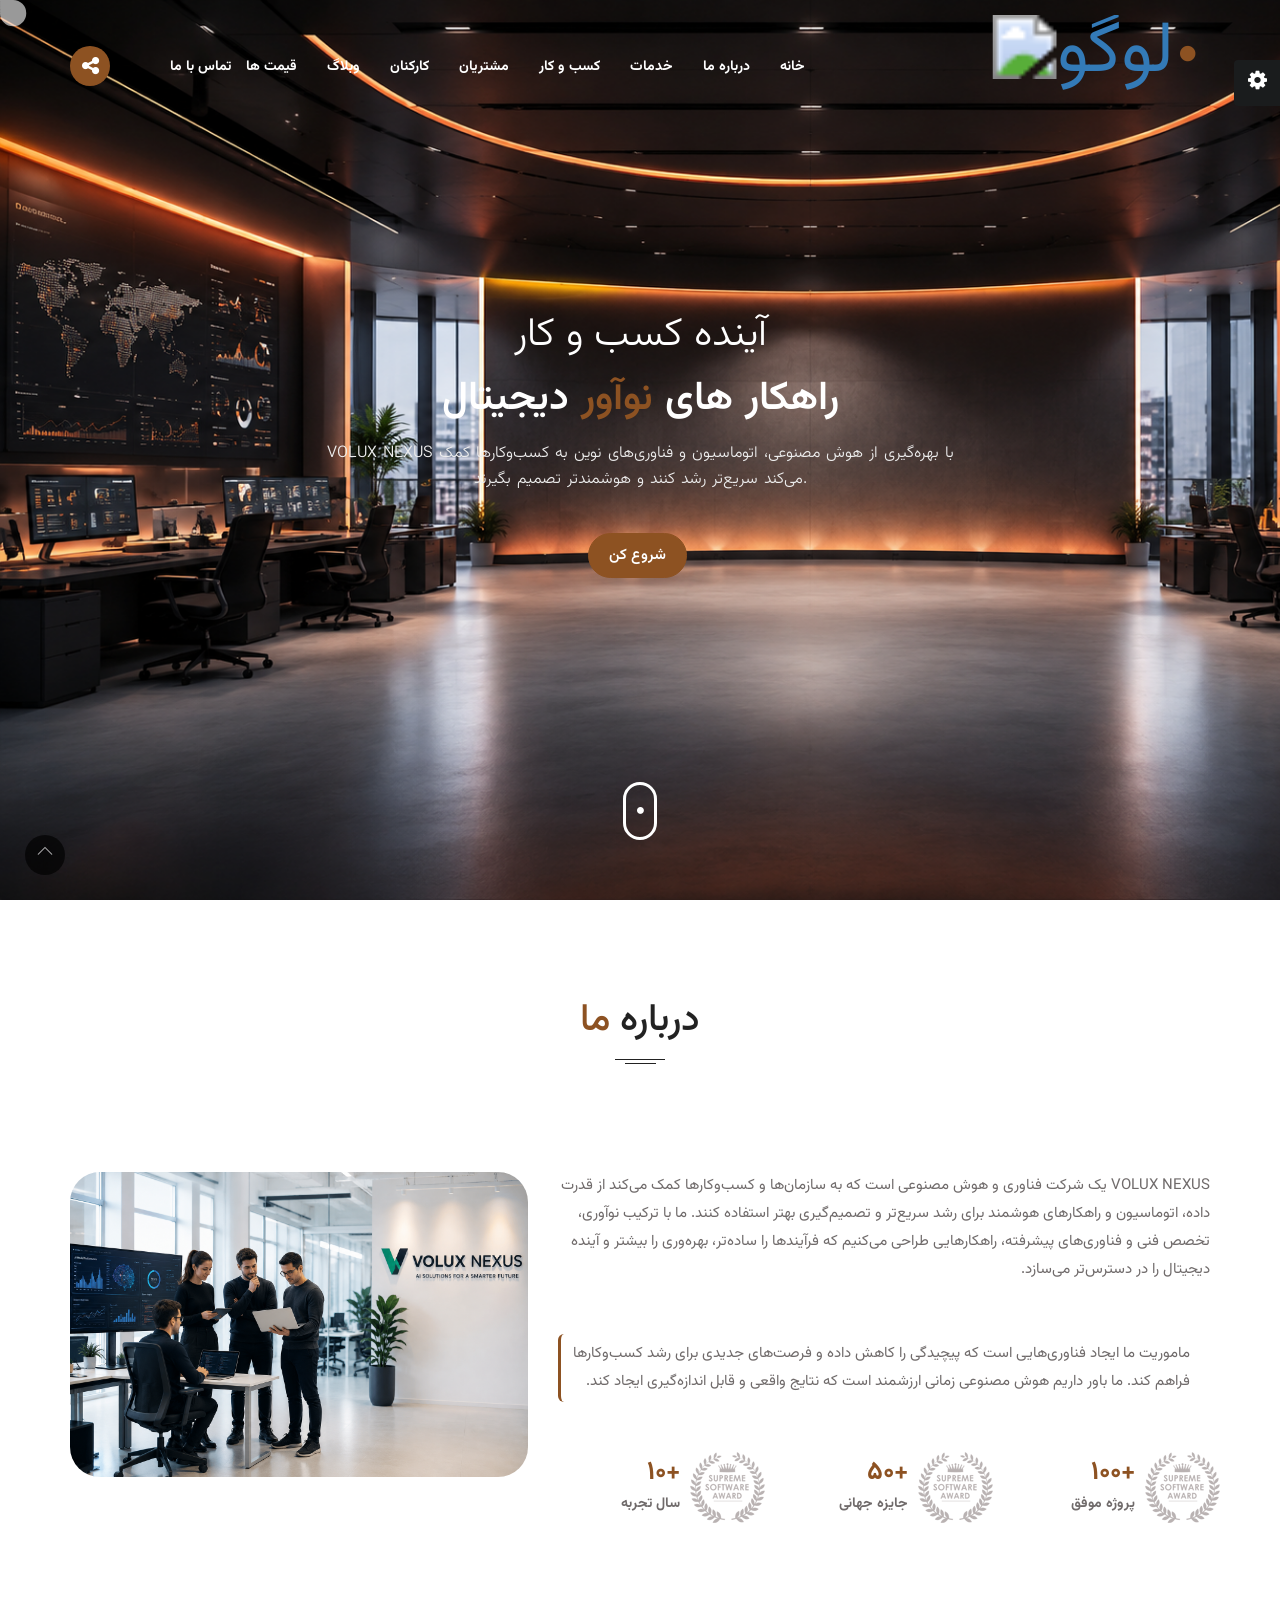
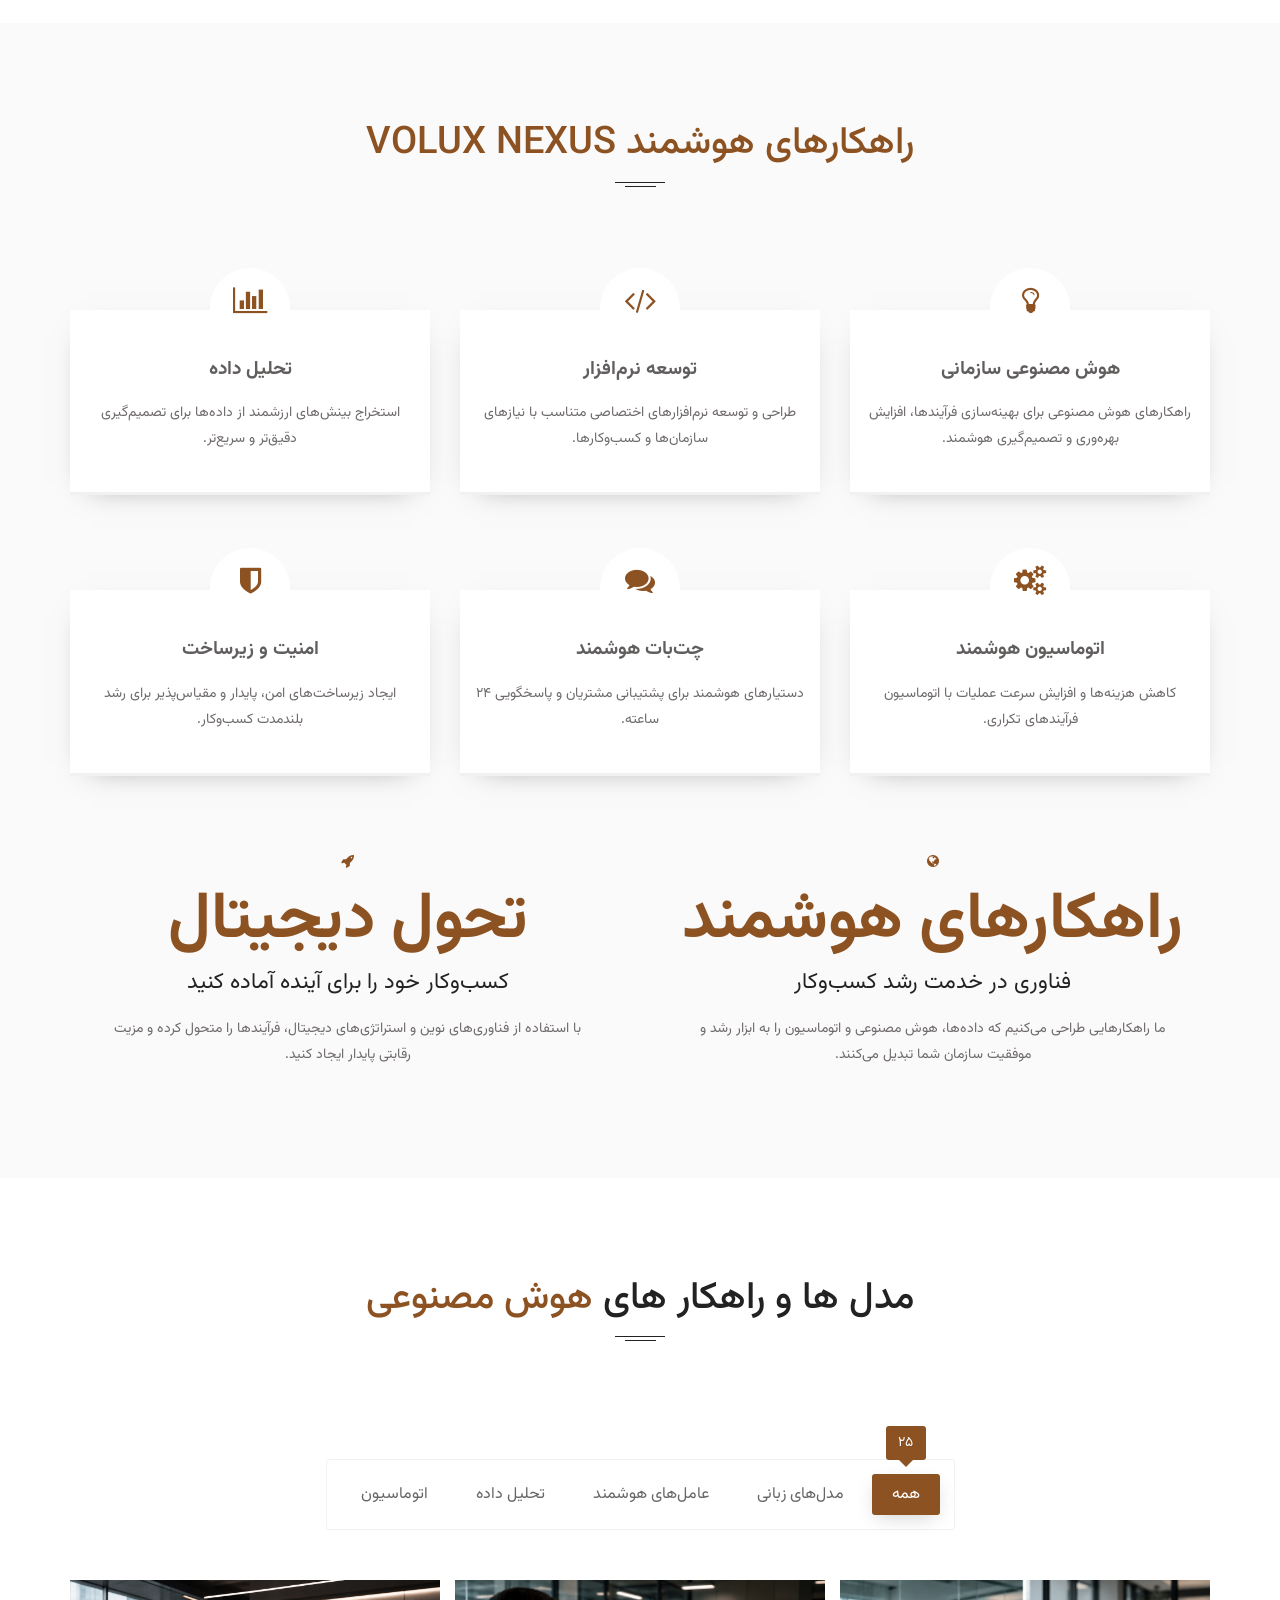
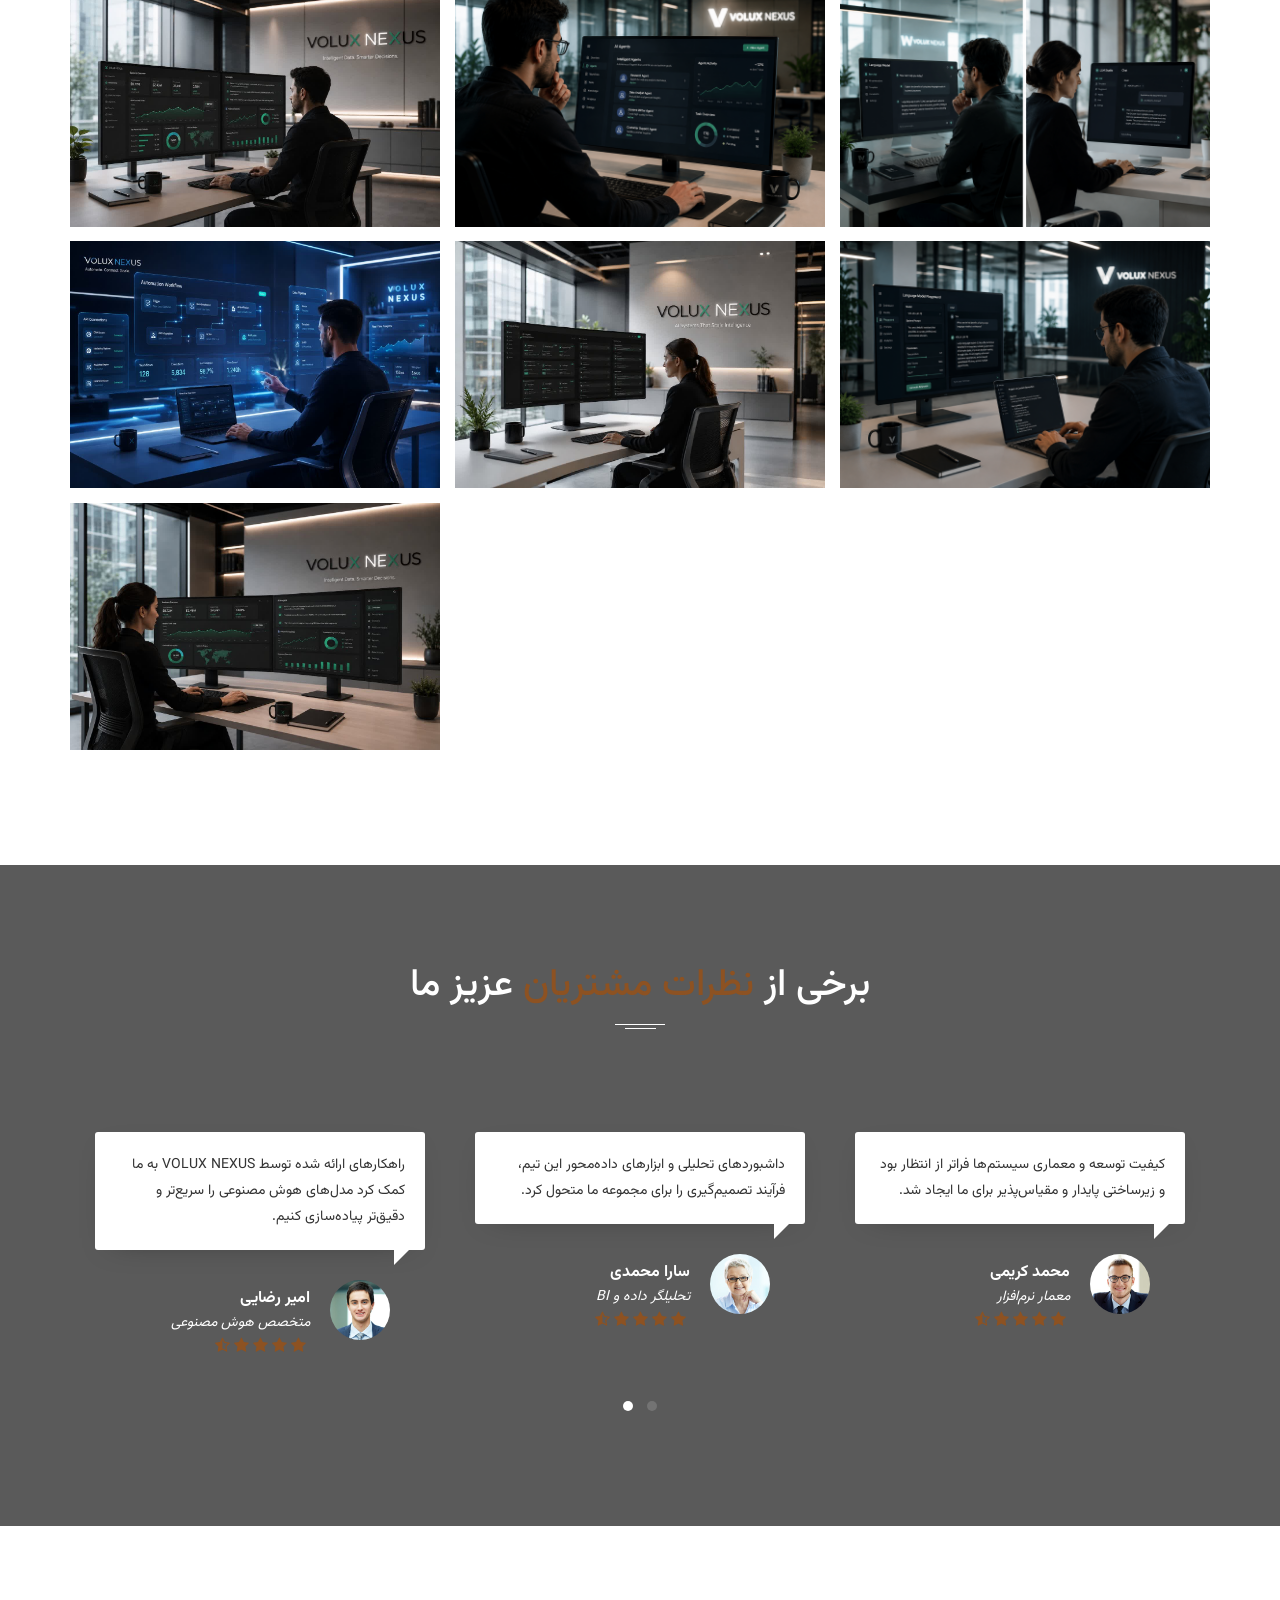
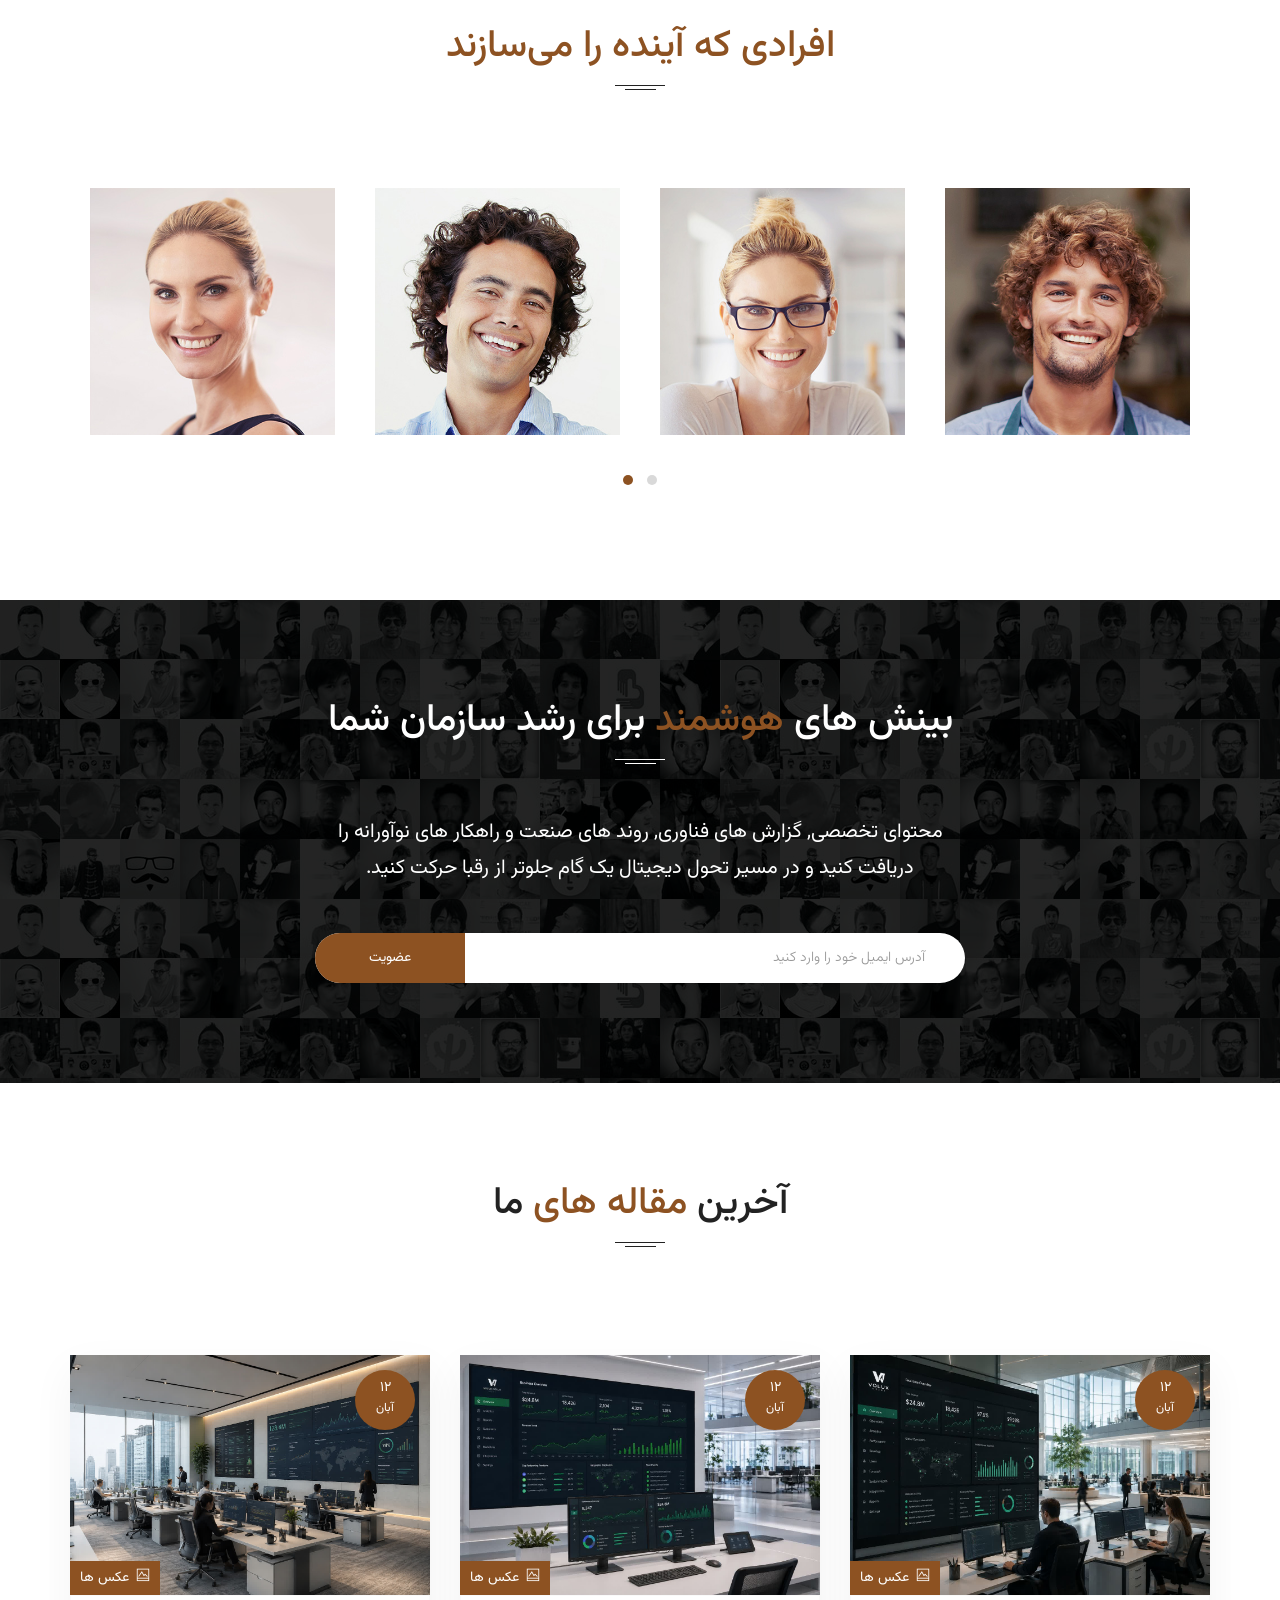
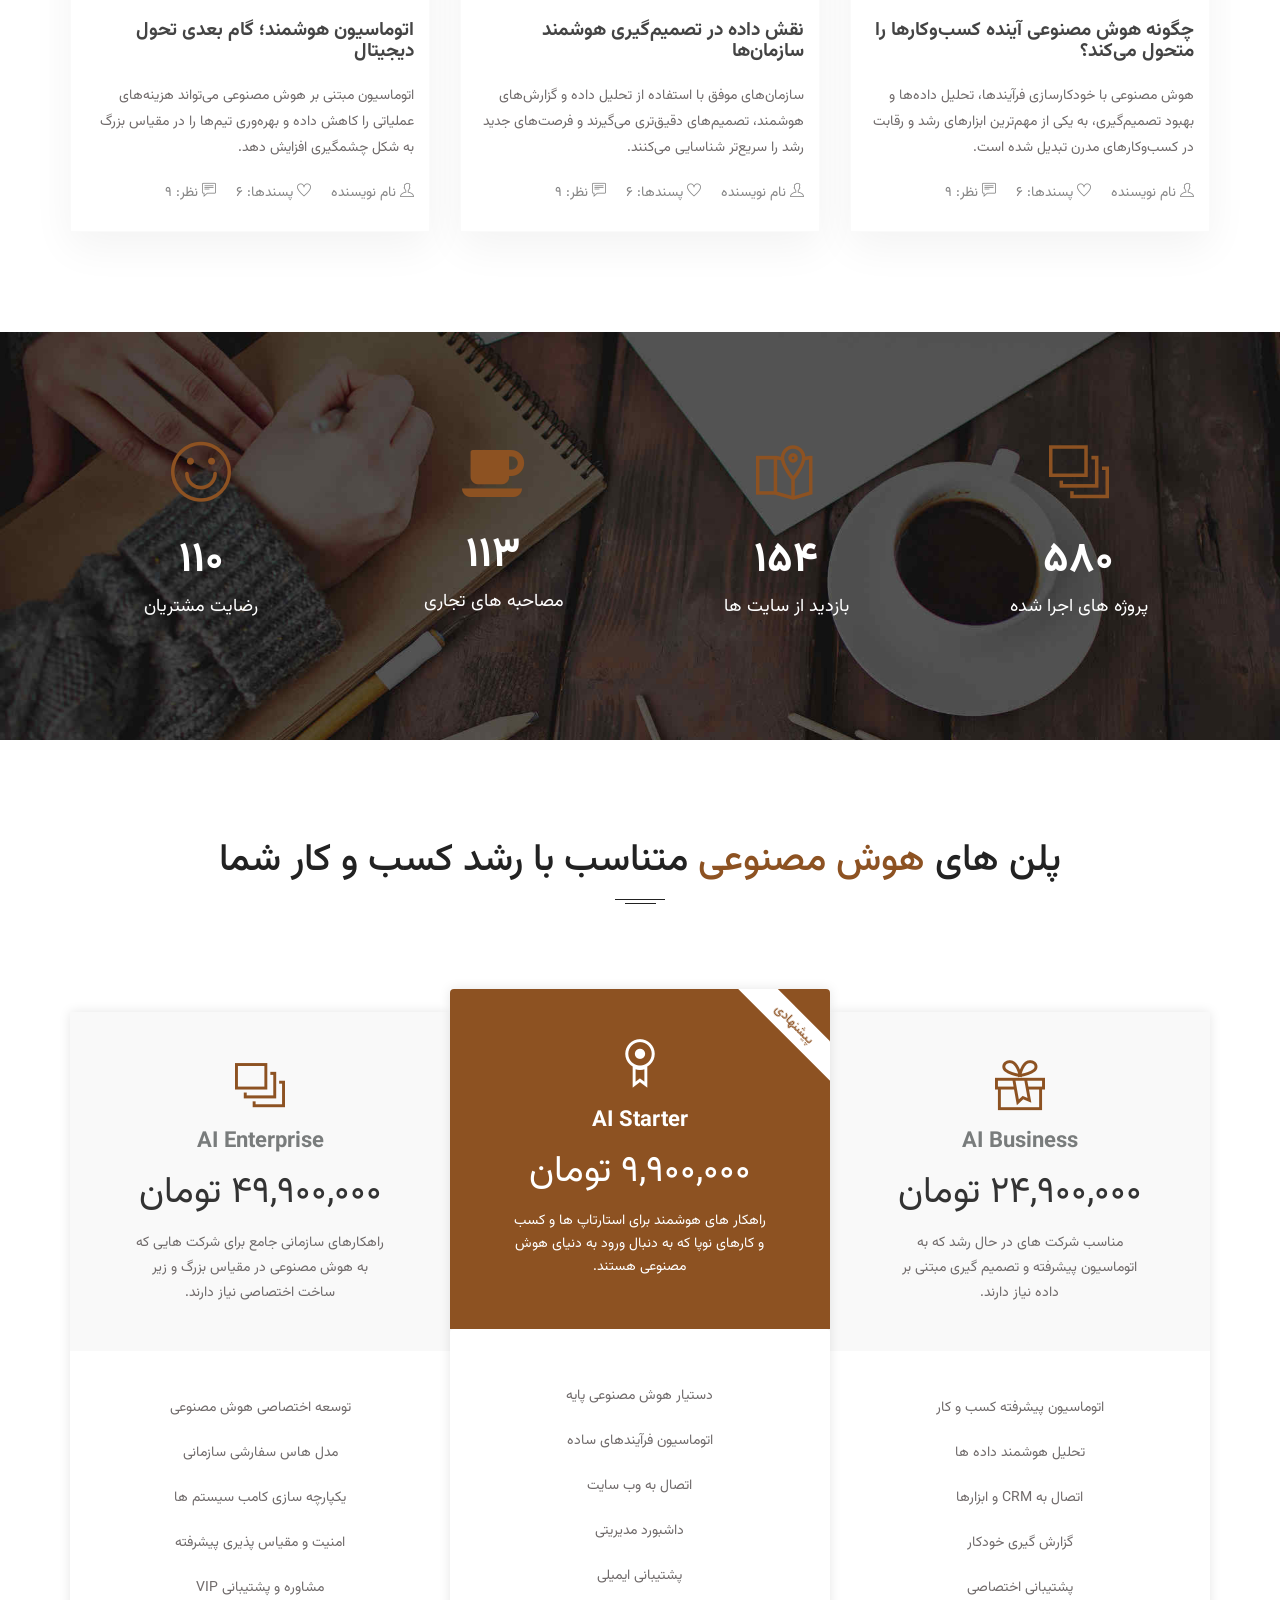
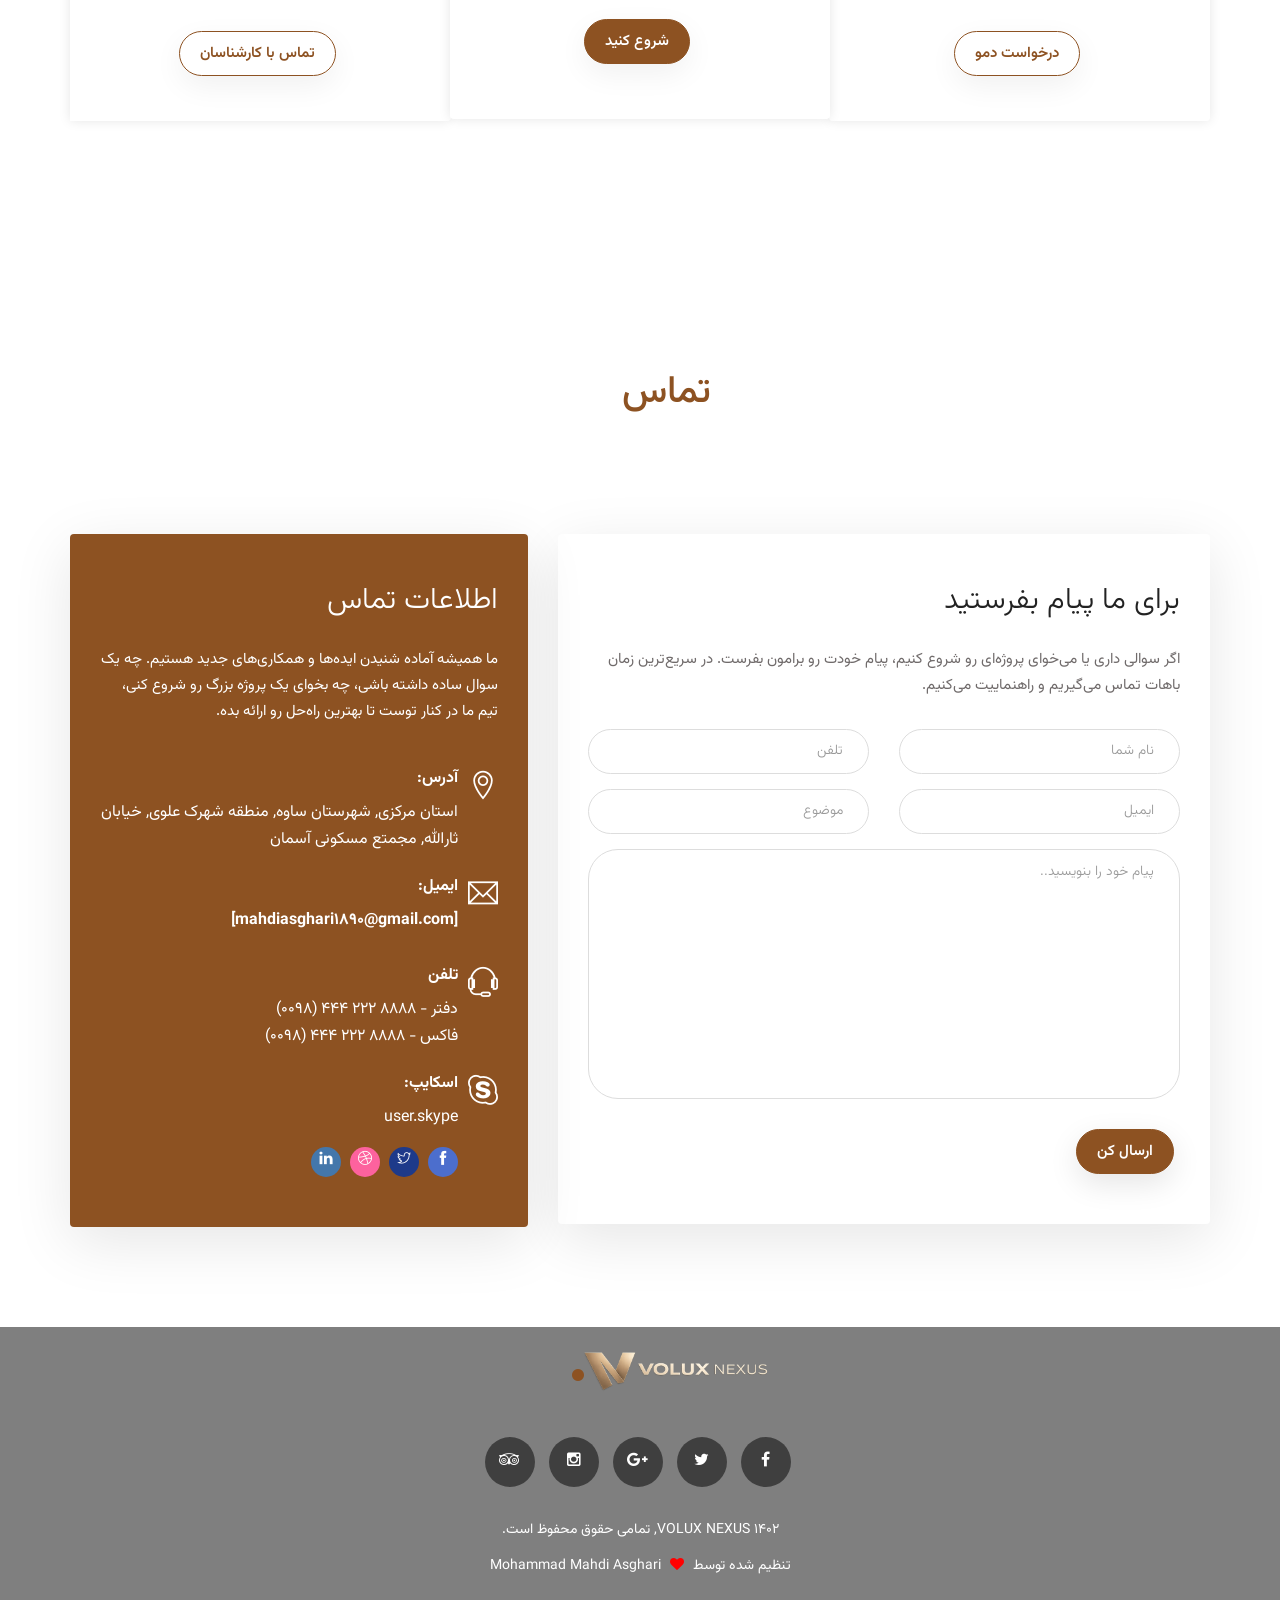
==== index.html @ dd3f70a1 "Rename index-1.html to index.html" ====
﻿<!DOCTYPE html>
<html lang="fa">
    
<!-- Mirrored from envytheme.ir/Belle/parallax-rtl/index-1.html by HTTrack Website Copier/3.x [XR&CO'2014], Tue, 04 Feb 2025 11:05:34 GMT -->
<!-- Added by HTTrack --><meta http-equiv="content-type" content="text/html;charset=utf-8" /><!-- /Added by HTTrack -->
<head>
        <meta charset="utf-8">
        <title>شرکت هوش مصنوعی VOLUX NEXUS</title>
        <meta name="description" content="">
        <meta name="author" content="Barat Hadian <barat.hadian@gmail.com>" />
        <meta name="viewport" content="width=device-width, initial-scale=1">
        <link rel="icon" type="image/png" href="images\ChatGPT Image Jun 20, 2026, 03_04_56 PM.png">
        <link rel="stylesheet" href="css/font-awesome.min.css">
        <link rel="stylesheet" href="css/themify-icons.css">
        <link rel="stylesheet" href="css/bootstrap.min.css">
        <link rel="stylesheet" href="css/animate.min.css">
        <link rel="stylesheet" href="css/owl.carousel.min.css">
        <link rel="stylesheet" href="css/owl.theme.min.css">
        <link rel="stylesheet" href="css/magnific-popup.css"/>
        <link rel="stylesheet" href="css/style.css">
        <link rel="stylesheet" href="css/responsive.css">
        <link rel="stylesheet" href="css/colors/main.css" id="colors">
        <script src="js/modernizr-2.8.3.min.js"></script>
    </head>
    <body">
        <div class="body-overlay"></div>
        <div id="loader-wrapper">
            <div id="loader"></div>
            <div class="loader-section section-left"></div>
            <div class="loader-section section-right"></div>
        </div>
        <!--Start Header Area-->
        <header>
            <div class="header-container">
                <div class="demo-navber">
                    <div class="container-fluid">
                        <div class="row">
                            <div class="col-xs-6">
                                <div class="demo-logo">
                                    <a class="navbar-brand" href="#"><img style="scale: calc(3.5); margin-right: 40px;" src="d:\قالب کدنویسی\قالب شرکتی\Belle\Belle\parallax-rtl\images\ChatGPT Image Jun 20, 2026, 03_04_56 PM.png" alt="logo" class="img-responsive"/> <i class="fa fa-circle"></i></a>
                                </div>
                            </div>
                            <div class="col-xs-6">
                                <div class="demo-button">
                                    <i class="fa fa-bars" aria-hidden="true"></i>
                                </div>
                            </div>
                        </div>
                    </div>
                </div>
                <div class="navber-area">
                    <nav class="navbar">
                        <div class="container">
                            <div class="row">
                                <div class="col-md-12">
                                    <div class="navbar-header">
                                        <button type="button" class="navbar-toggle collapsed" data-toggle="collapse" data-target="#bs-example-navbar-collapse-1" aria-expanded="false">
                                            <span class="sr-only">Toggle navigation</span>
                                            <span class="icon-bar"></span>
                                            <span class="icon-bar"></span>
                                            <span class="icon-bar"></span>
                                        </button>
                                        <div class="logo">
                                            <a class="navbar-brand" href="#"><img style="scale: calc(4.0);" src="d:\قالب کدنویسی\قالب شرکتی\Belle\Belle\parallax-rtl\images\ChatGPT Image Jun 20, 2026, 03_04_56 PM.png" alt="لوگو" class="img-responsive"/> <i style="margin-left: 70px;" class="fa fa-circle"></i></a>
                                        </div>
                                    </div>
                                    <ul class="menu-sidebar pull-right">
                                        <li class="marv-share">
                                            <div class="slideouticons">
                                                <input type="checkbox" id="togglebox">
                                                <label for="togglebox" class="mainlabel"><i class="fa fa-share-alt"></i></label>
                                                <div class="iconswrapper">
                                                    <ul>
                                                        <li><a class="social-fb" href="#"><i class="fa fa-facebook" title="Facebook"></i></a></li>
                                                        <li><a class="social-tw" href="#"><i class="fa fa-twitter" aria-hidden="true"></i></a></li>
                                                        <li><a class="social-gp" href="#"><i class="fa fa-google-plus" title="Google Plus"></i></a></li>
                                                        <li><a class="social-pi" href="#"><i class="fa fa-pinterest-p" title="Pinterest"></i></a></li>
                                                    </ul>
                                                </div>
                                            </div>
                                        </li>
                                    </ul>
                                    <div class="collapse navbar-collapse nav-menu pull-right" id="bs-example-navbar-collapse-1">
                                        <div class="nav-close-button">
                                            <i class="fa fa-times" aria-hidden="true"></i>
                                        </div>
                                        <ul class="nav navbar-nav">
                                            <li><a href="#" data-scroll-nav="0">خانه</a></li>
                                            <li><a href="#" data-scroll-nav="1">درباره ما</a></li>
                                            <li><a href="#" data-scroll-nav="2">خدمات</a></li>
                                            <li><a href="#" data-scroll-nav="3">کسب و کار</a></li>
                                            <li><a href="#" data-scroll-nav="4">مشتریان</a></li>
                                            <li><a href="#" data-scroll-nav="5">کارکنان</a></li>
                                            <li><a href="#" data-scroll-nav="6">وبلاگ</a></li>
                                            <li><a href="#" data-scroll-nav="7">قیمت ها</a></li>
                                            <li><a href="#" data-scroll-nav="8">تماس با ما</a></li>
                                        </ul>
                                    </div>
                                </div>
                            </div>
                        </div>
                    </nav>
                </div>
            </div>
        </header>
        <!-- //End Header Area-->

        <!-- Start Slider Home -->
        <section class="bg_secondry">
            <canvas id="particles-js"></canvas>
            <div class="home-content">
                <div class="text-center banner-center-content">
                    <h4>آینده کسب و کار</h4>
                    <h1>راهکار های <span id="js-rotating">هوشمند, نوآور, پیشرو</span> دیجیتال</h1>
                    <p>VOLUX NEXUS با بهره‌گیری از هوش مصنوعی، اتوماسیون و فناوری‌های نوین به کسب‌وکارها کمک می‌کند سریع‌تر رشد کنند و هوشمندتر تصمیم بگیرند.</p>
                    <a href="#" class="button btn-default">شروع کن</a>
                </div>
            </div>
            <a class="scroll-down" title="Scroll Down" href="#" data-scroll-nav="1"><i class="fa fa-circle" aria-hidden="true"></i></a>
        </section>
        <!--// End Slider Home-->

        <!-- Start About Area -->
        <section class="section-padding dir-rtl" id="marv-about" data-scroll-index="1">
            <div class="container">
                <div class="row">
                    <div class="col-md-12">
                        <div class="section-heading" >
                            <h2>درباره <span>ما</span></h2>
                        </div>
                    </div>
                </div>
                <div class="row mt80">
                    <div class="col-lg-7 col-sm-12">
                        <p> VOLUX NEXUS یک شرکت فناوری و هوش مصنوعی است که به سازمان‌ها و کسب‌وکارها کمک می‌کند از قدرت داده، اتوماسیون و راهکارهای هوشمند برای رشد سریع‌تر و تصمیم‌گیری بهتر استفاده کنند.

ما با ترکیب نوآوری، تخصص فنی و فناوری‌های پیشرفته، راهکارهایی طراحی می‌کنیم که فرآیندها را ساده‌تر، بهره‌وری را بیشتر و آینده دیجیتال را در دسترس‌تر می‌سازد.</p>
                        <p class="typo-pg">ماموریت ما ایجاد فناوری‌هایی است که پیچیدگی را کاهش داده و فرصت‌های جدیدی برای رشد کسب‌وکارها فراهم کند. ما باور داریم هوش مصنوعی زمانی ارزشمند است که نتایج واقعی و قابل اندازه‌گیری ایجاد کند.</p>
                        <ul class="list-inline row list-award mt50">
                            <li class="col-md-4"> <img class="img-award" src="images/award1.png" alt="#">
                                <span><b>+100</b>پروژه موفق</span>
                            </li>
                            <li class="col-md-4"> <img class="img-award" src="images/award2.png" alt="#">
                                <span><b>+50</b>جایزه جهانی </span>
                            </li>
                            <li class="col-md-4"> <img class="img-award" src="images/award3.png" alt="#">
                                <span><b>+10</b>سال تجربه</span>
                            </li>
                        </ul>
                    </div>
                    <div class="col-lg-5 col-sm-12">
                        <div class="about-bg">
                            <img style="border-radius: 30px;" src="images/about2.png" class="img-responsive" alt="#">
                        </div>
                    </div>
                </div>
            </div>
        </section>
        <!-- // End About Area -->

        <!-- Start Services Area -->
        <section id="marv-services" class="dir-rtl services-area section-padding " data-scroll-index="2">
            <div class="container">
                <div class="row">
                    <div class="col-md-12">
                        <div class="section-heading" >
                            <h2><span>راهکارهای هوشمند VOLUX NEXUS</span></h2>
                        </div>
                    </div>
                </div>
                <div class="show-case-box mt50">
                    <div class="row">
                        <div class="col-md-4 col-sm-6 col-xs-12 wow zoomIn" data-wow-delay=.2s data-wow-duration=1s>
                            <div class="single-service">
                                <span class="service-icon">
                                    <i class="fa fa-lightbulb-o"></i>
                                </span>
                                <h5>هوش مصنوعی سازمانی</h5>
                                <p>راهکارهای هوش مصنوعی برای بهینه‌سازی فرآیندها، افزایش بهره‌وری و تصمیم‌گیری هوشمند.</p>
                            </div>
                        </div>
                        <div class="col-md-4 col-sm-6 col-xs-12 wow zoomIn" data-wow-delay=.2s data-wow-duration=1s>
                            <div class="single-service">
                                <span class="service-icon">
                                    <i class="fa fa-code"></i>
                                </span>
                                <h5>توسعه نرم‌افزار</h5>
                                <p>طراحی و توسعه نرم‌افزارهای اختصاصی متناسب با نیازهای سازمان‌ها و کسب‌وکارها.</p>
                            </div>
                        </div>
                        <div class="col-md-4 col-sm-6 col-xs-12 wow zoomIn" data-wow-delay=.2s data-wow-duration=1s>
                            <div class="single-service">
                                <span class="service-icon">
                                    <i class="fa fa-bar-chart"></i>
                                </span>
                                <h5>تحلیل داده</h5>
                                <p>استخراج بینش‌های ارزشمند از داده‌ها برای تصمیم‌گیری دقیق‌تر و سریع‌تر.</p>
                            </div>
                        </div>
                        <div class="col-md-4 col-sm-6 col-xs-12 wow zoomIn" data-wow-delay=.2s data-wow-duration=1s>
                            <div class="single-service">
                                <span class="service-icon">
                                    <i class="fa fa-cogs"></i>
                                </span>
                                <h5>اتوماسیون هوشمند</h5>
                                <p>کاهش هزینه‌ها و افزایش سرعت عملیات با اتوماسیون فرآیندهای تکراری.</p>
                            </div>
                        </div>
                        <div class="col-md-4 col-sm-6 col-xs-12 wow zoomIn" data-wow-delay=.2s data-wow-duration=1s>
                            <div class="single-service">
                                <span class="service-icon">
                                    <i class="fa fa-comments"></i>
                                </span>
                                <h5>چت‌بات هوشمند</h5>
                                <p>دستیارهای هوشمند برای پشتیبانی مشتریان و پاسخگویی 24 ساعته.</p>
                            </div>
                        </div>
                        <div class="col-md-4 col-sm-6 col-xs-12 wow zoomIn" data-wow-delay=.2s data-wow-duration=1s>
                            <div class="single-service">
                                <span class="service-icon">
                                    <i class="fa fa-shield"></i>
                                </span>
                                <h5>امنیت و زیرساخت</h5>
                                <p>ایجاد زیرساخت‌های امن، پایدار و مقیاس‌پذیر برای رشد بلندمدت کسب‌وکار.</p>
                            </div>
                        </div>
                    </div>
                </div>
                <div class="row">
                    <div class="col-md-6">
                        <div class="user-interface wow fadeInUp" data-wow-duration="1.5s" data-wow-delay=".5s">
                            <i style="color: rgb(141, 82, 34);" class="fa fa-globe"></i>
                            <div class="title">راهکارهای هوشمند</div>
                            <h4>فناوری در خدمت رشد کسب‌وکار</h4>
                            <p>ما راهکارهایی طراحی می‌کنیم که داده‌ها، هوش مصنوعی و اتوماسیون را به ابزار رشد و موفقیت سازمان شما تبدیل می‌کنند.</p>
                        </div>
                    </div>
                    <div class="col-md-6">
                        <div class="user-interface wow fadeInUp" data-wow-duration="1.5s" data-wow-delay=".5s">
                            <i style="color: rgb(141, 82, 34);" class="fa fa-rocket"></i>
                            <div class="title">تحول دیجیتال</div>
                            <h4>کسب‌وکار خود را برای آینده آماده کنید</h4>
                            <p>با استفاده از فناوری‌های نوین و استراتژی‌های دیجیتال، فرآیندها را متحول کرده و مزیت رقابتی پایدار ایجاد کنید.</p>
                        </div>
                    </div>
                </div>
            </div>
        </section>
        <!--// End Services  Area -->

        <!--Start Portfolio Area-->
        <section id="marv-portfolio" class="dir-rtl mr-masonry-block popup-gallery section-padding " data-scroll-index="3">
            <div class="container">
                <div class="row">
                    <div class="col-md-12">
                        <div class="section-heading" >
                            <h2>مدل ها و راهکار های<span> هوش مصنوعی </span></h2>
                        </div>
                    </div>
                </div>
                <div class="row">
                    <div class="col-lg-12 col-md-12 col-sm-12 text-center">
                        <div class="isotope-filters isotope-tooltip">
                            <button data-filter="" class="active">همه <span>۲۵</span></button>
                            <button data-filter=".photography">مدل‌های زبانی<span>۵</span></button>
                            <button data-filter=".branding">عامل‌های هوشمند<span>۱۰</span></button>
                            <button data-filter=".webdesign">تحلیل داده<span>۱۲</span></button>
                            <button data-filter=".illustration">اتوماسیون<span>۴</span></button>
                        </div>
                        <div class="mr-masonry mr-columns-3">
                            <div class="mr-masonry-item photography">
                                <div class="marv-portfolio">
                                    <a class="marv-portfolio-img" href="#">
                                        <img class="img-responsive" src="images\ChatGPT Image Jun 22, 2026, 05_20_19 PM.png" alt="#">
                                    </a>
                                    <div class="mr-overbg">
                                        <div class="marv-portfolio-content">
                                            <hr>
                                            <ul class="marv-portfolio-icon">
                                                <li><a href="#"><i class="fa fa-link"></i></a></li>
                                                <li><a class="image-link popup-img" href="images\ChatGPT Image Jun 22, 2026, 05_20_19 PM.png"><i class="fa fa-arrows-alt"></i></a></li>
                                            </ul>
                                        </div>
                                    </div>
                                </div>
                            </div>
                            <div class="mr-masonry-item branding">
                                <div class="marv-portfolio">
                                    <a class="marv-portfolio-img" href="#">
                                        <img class="img-responsive" src="images\ChatGPT Image Jun 22, 2026, 05_50_16 PM.png" alt="#">
                                    </a>
                                    <div class="mr-overbg">
                                        <div class="marv-portfolio-content">
                                            <hr>
                                            <ul class="marv-portfolio-icon">
                                                <li><a href="#"><i class="fa fa-link"></i></a></li>
                                                <li><a class="image-link popup-img" href="images\ChatGPT Image Jun 22, 2026, 05_50_16 PM.png"><i class="fa fa-arrows-alt"></i></a></li>
                                            </ul>
                                        </div>
                                    </div>
                                </div>
                            </div>
                            <div class="mr-masonry-item webdesign">
                                <div class="marv-portfolio">
                                    <a class="marv-portfolio-img" href="#">
                                        <img class="img-responsive" src="images\photo28044757877.jpg" alt="#">
                                    </a>
                                    <div class="mr-overbg">
                                        <div class="marv-portfolio-content">
                                            <hr>
                                            <ul class="marv-portfolio-icon">
                                                <li><a href="#"><i class="fa fa-link"></i></a></li>
                                                <li><a class="image-link popup-img" href="images\photo28044757877.jpg"><i class="fa fa-arrows-alt"></i></a></li>
                                            </ul>
                                        </div>
                                    </div>
                                </div>
                            </div>
                            <div class="mr-masonry-item illustration">
                                <div class="marv-portfolio">
                                    <a class="marv-portfolio-img" href="#">
                                        <img class="img-responsive" src="images\photo28045163939.jpg" alt="#">
                                    </a>
                                    <div class="mr-overbg">
                                        <div class="marv-portfolio-content">
                                            <hr>
                                            <ul class="marv-portfolio-icon">
                                                <li><a href="#"><i class="fa fa-link"></i></a></li>
                                                <li><a class="image-link popup-img" href="images\photo28045163939.jpg"><i class="fa fa-arrows-alt"></i></a></li>
                                            </ul>
                                        </div>
                                    </div>
                                </div>
                            </div>
                            <div class="mr-masonry-item photography">
                                <div class="marv-portfolio">
                                    <a class="marv-portfolio-img" href="#">
                                        <img class="img-responsive" src="images\ChatGPT Image Jun 22, 2026, 05_20_29 PM.png" alt="#">
                                    </a>
                                    <div class="mr-overbg">
                                        <div class="marv-portfolio-content">
                                            <hr>
                                            <ul class="marv-portfolio-icon">
                                                <li><a href="#"><i class="fa fa-link"></i></a></li>
                                                <li><a class="image-link popup-img" href="images\ChatGPT Image Jun 22, 2026, 05_20_29 PM.png"><i class="fa fa-arrows-alt"></i></a></li>
                                            </ul>
                                        </div>
                                    </div>
                                </div>
                            </div>
                            <div class="mr-masonry-item branding">
                                <div class="marv-portfolio">
                                    <a class="marv-portfolio-img" href="#">
                                        <img class="img-responsive" src="images\photo28044474877.jpg" alt="#">
                                    </a>
                                    <div class="mr-overbg">
                                        <div class="marv-portfolio-content">
                                            <hr>
                                            <ul class="marv-portfolio-icon">
                                                <li><a href="#"><i class="fa fa-link"></i></a></li>
                                                <li><a class="image-link popup-img" href="images\photo28044474877.jpg"><i class="fa fa-arrows-alt"></i></a></li>
                                            </ul>
                                        </div>
                                    </div>
                                </div>
                            </div>
                            <div class="mr-masonry-item webdesign">
                                <div class="marv-portfolio">
                                    <a class="marv-portfolio-img" href="#">
                                        <img class="img-responsive" src="images\photo28044867698.jpg" alt="#">
                                    </a>
                                    <div class="mr-overbg">
                                        <div class="marv-portfolio-content">
                                            <hr>
                                            <ul class="marv-portfolio-icon">
                                                <li><a href="#"><i class="fa fa-link"></i></a></li>
                                                <li><a class="image-link popup-img" href="images\photo28044867698.jpg"><i class="fa fa-arrows-alt"></i></a></li>
                                            </ul>
                                        </div>
                                    </div>
                                </div>
                            </div>
                        </div>
                    </div>
                </div>
            </div>
        </section>

        <!--//End Portfolio Area-->

        <!-- Start Reviews Section -->
        <section class="reviews-area single-prallex prallex-reviews" data-scroll-index="4">
            <div class="after-overlay">
                <div class="container">
                    <div class="row">
                        <div class="col-md-12">
                            <div class="section-heading  prallex-heading">
                                <h2>برخی از <span>نظرات مشتریان</span> عزیز ما</h2>
                            </div>
                        </div>
                    </div>
                    <div class="row">
                        <div class="col-md-12">
                            <div class="all-reviews">
                                <div class="single-reviews dir-rtl">
                                    <p class="review-desc">راهکارهای ارائه شده توسط VOLUX NEXUS به ما کمک کرد
مدل‌های هوش مصنوعی را سریع‌تر و دقیق‌تر پیاده‌سازی کنیم.</p>
                                    <div class="content">
                                        <div class="image">
                                            <img src="images/clients/01.jpg" class="img-circle img-responsive" alt="Reviewer" />
                                        </div>
                                        <div class="reviewer-name">
                                            <h5>امیر رضایی</h5>
                                            <span>متخصص هوش مصنوعی</span>
                                            <div class="mr-star mr-font-green"><i class="fa fa-star" aria-hidden="true"></i><i class="fa fa-star" aria-hidden="true"></i><i class="fa fa-star" aria-hidden="true"></i><i class="fa fa-star" aria-hidden="true"></i><i class="fa fa-star-half-o" aria-hidden="true"></i></div>

                                        </div>
                                    </div>
                                </div>
                                <div class="single-reviews dir-rtl">
                                    <p class="review-desc">داشبوردهای تحلیلی و ابزارهای داده‌محور این تیم،
فرآیند تصمیم‌گیری را برای مجموعه ما متحول کرد.</p>
                                    <div class="content">
                                        <div class="image">
                                            <img src="images/clients/02.jpg" class="img-circle img-responsive" alt="Reviewer" />
                                        </div>
                                        <div class="reviewer-name">
                                            <h5>سارا محمدی</h5>
                                            <span>تحلیلگر داده و BI</span>
                                            <div class="mr-star mr-font-green"><i class="fa fa-star" aria-hidden="true"></i><i class="fa fa-star" aria-hidden="true"></i><i class="fa fa-star" aria-hidden="true"></i><i class="fa fa-star" aria-hidden="true"></i><i class="fa fa-star-half-o" aria-hidden="true"></i></div>

                                        </div>
                                    </div>
                                </div>
                                <div class="single-reviews dir-rtl">
                                    <p class="review-desc">کیفیت توسعه و معماری سیستم‌ها فراتر از انتظار بود
و زیرساختی پایدار و مقیاس‌پذیر برای ما ایجاد شد.</p>
                                    <div class="content">
                                        <div class="image">
                                            <img src="images/clients/03.jpg" class="img-circle img-responsive" alt="Reviewer" />
                                        </div>
                                        <div class="reviewer-name">
                                            <h5>محمد کریمی</h5>
                                            <span>معمار نرم‌افزار</span>
                                            <div class="mr-star mr-font-green"><i class="fa fa-star" aria-hidden="true"></i><i class="fa fa-star" aria-hidden="true"></i><i class="fa fa-star" aria-hidden="true"></i><i class="fa fa-star" aria-hidden="true"></i><i class="fa fa-star-half-o" aria-hidden="true"></i></div>

                                        </div>
                                    </div>
                                </div>
                                <div class="single-reviews dir-rtl">
                                    <p class="review-desc">پیاده‌سازی فرآیندهای هوشمند و اتوماسیون کسب‌وکار،
بهره‌وری تیم ما را به شکل محسوسی افزایش داد.</p>
                                    <div class="content">
                                        <div class="image">
                                            <img src="images/clients/04.jpg" class="img-circle img-responsive" alt="Reviewer" />
                                        </div>
                                        <div class="reviewer-name">
                                            <h5>نگار حسینی</h5>
                                            <span>مشاور اتوماسیون هوشمند</span>
                                            <div class="mr-star mr-font-green"><i class="fa fa-star" aria-hidden="true"></i><i class="fa fa-star" aria-hidden="true"></i><i class="fa fa-star" aria-hidden="true"></i><i class="fa fa-star" aria-hidden="true"></i><i class="fa fa-star-half-o" aria-hidden="true"></i></div>

                                        </div>
                                    </div>
                                </div>
                                <div class="single-reviews dir-rtl">
                                    <p class="review-desc">VOLUX NEXUS با شناخت عمیق فناوری‌های نوین،
نقش مهمی در تسریع تحول دیجیتال سازمان ما داشت.</p>
                                    <div class="content">
                                        <div class="image">
                                            <img src="images/clients/05.jpg" class="img-circle img-responsive" alt="Reviewer" />
                                        </div>
                                        <div class="reviewer-name">
                                            <h5>علی نادری</h5>
                                            <span>مدیر تحول دیجیتال</span>
                                            <div class="mr-star mr-font-green"><i class="fa fa-star" aria-hidden="true"></i><i class="fa fa-star" aria-hidden="true"></i><i class="fa fa-star" aria-hidden="true"></i><i class="fa fa-star" aria-hidden="true"></i><i class="fa fa-star-half-o" aria-hidden="true"></i></div>

                                        </div>
                                    </div>
                                </div>

                            </div><!--// .all-reviews  -->
                        </div>
                    </div>
                </div>
            </div>
        </section>
        <!--// End Reviews Section -->

        <!--Start Team Section -->
        <section class="team-area section-padding" data-scroll-index="5">
            <div class="container">
                <div class="row">
                    <div class="col-md-12">
                        <div class="section-heading">
                            <h2><span>افرادی که آینده را می‌سازند</span></h2>
                        </div>
                    </div>
                </div>
                <div class="row">
                    <div class="col-md-12">
                        <div class="all-team">
                            <div class="single-team dir-rtl">
                                <img src="images/team/01.jpg" alt="member-1">
                                <div class="team-hover">
                                    <h5>نیلا رضایی</h5>
                                    <small>Digital Innovation Consultant</small>
                                    <ul class="list-inline">
                                        <li><a href="#"><i class="fa fa-twitter"></i></a></li>
                                        <li><a href="#"><i class="fa fa-facebook"></i></a></li>
                                        <li><a href="#"><i class="fa fa-google-plus"></i></a></li>
                                    </ul>
                                </div>
                            </div>
                            <div class="single-team dir-rtl">
                                <img src="images/team/02.jpg" alt="member-2">
                                <div class="team-hover">
                                    <h5>ماهان یوسفی</h5>
                                    <small>AI Product Manager</small>
                                    <ul class="list-inline">
                                        <li><a href="#"><i class="fa fa-twitter"></i></a></li>
                                        <li><a href="#"><i class="fa fa-facebook"></i></a></li>
                                        <li><a href="#"><i class="fa fa-google-plus"></i></a></li>
                                    </ul>
                                </div>
                            </div>
                            <div class="single-team dir-rtl">
                                <img src="images/team/03.jpg" alt="member-3">
                                <div class="team-hover">
                                    <h5>رومینا احمدی</h5>
                                    <small>Data Science Specialis</small>
                                    <ul class="list-inline">
                                        <li><a href="#"><i class="fa fa-twitter"></i></a></li>
                                        <li><a href="#"><i class="fa fa-facebook"></i></a></li>
                                        <li><a href="#"><i class="fa fa-google-plus"></i></a></li>
                                    </ul>
                                </div>
                            </div>
                            <div class="single-team dir-rtl">
                                <img src="images/team/04.jpg" alt="member-4">
                                <div class="team-hover">
                                    <h5>آرمان کاظمی</h5>
                                    <small>Cloud Architect</small>
                                    <ul class="list-inline">
                                        <li><a href="#"><i class="fa fa-twitter"></i></a></li>
                                        <li><a href="#"><i class="fa fa-facebook"></i></a></li>
                                        <li><a href="#"><i class="fa fa-google-plus"></i></a></li>
                                    </ul>
                                </div>
                            </div>
                            <div class="single-team dir-rtl">
                                <img src="images/team/05.jpg" alt="member-5">
                                <div class="team-hover">
                                    <h5>آوا شریفی</h5>
                                    <small>Machine Learning Engineer</small>
                                    <ul class="list-inline">
                                        <li><a href="#"><i class="fa fa-twitter"></i></a></li>
                                        <li><a href="#"><i class="fa fa-facebook"></i></a></li>
                                        <li><a href="#"><i class="fa fa-google-plus"></i></a></li>
                                    </ul>
                                </div>
                            </div>
                            <div class="single-team dir-rtl">
                                <img src="images/team/06.jpg" alt="member-6">
                                <div class="team-hover">
                                    <h5>پارسا رستمی</h5>
                                    <small>AI Research Lead</small>
                                    <ul class="list-inline">
                                        <li><a href="#"><i class="fa fa-twitter"></i></a></li>
                                        <li><a href="#"><i class="fa fa-facebook"></i></a></li>
                                        <li><a href="#"><i class="fa fa-google-plus"></i></a></li>
                                    </ul>
                                </div>
                            </div>


                        </div>
                    </div>
                </div>
            </div>
        </section>
        <!--// End Team Section -->

        <!-- Start NewsLetter Section -->
        <section class="newsletter-area single-prallex prallex-newsletter dir-rtl">
            <div class="after-overlay">
                <div class="container">
                    <div class="row">
                        <div class="col-md-12">
                            <div class="section-heading  prallex-heading">
                                <h2> بینش های <span> هوشمند </span>برای رشد سازمان شما</h2>
                            </div>
                        </div>
                    </div>
                    <div class="row">
                        <div class="col-md-12">
                            <div class="content">
                                <p>
                                    محتوای تخصصی, گزارش های فناوری, روند های صنعت و راهکار های نوآورانه را دریافت کنید و در مسیر تحول دیجیتال یک گام جلوتر از رقبا حرکت کنید.
                                </p>
                                <div id="show_subscriber_msg"></div> 
                                <form method="post" id="subscriber_form" action="https://envytheme.ir/Belle/parallax-rtl/contact.php">
                                    <div class="subscribe-box">
                                        <input type="email" class="form-control text-box" id="subscriberemail" name="subscriber_email" placeholder="آدرس ایمیل خود را وارد کنید" required>
                                        <input type="submit" name="submit" class="submit-subscribe-btn" value="عضویت">
                                    </div>
                                </form>
                            </div>
                        </div>
                    </div>
                </div>
            </div>
        </section>
        <!--// End Newsletter Section -->

        <!-- Start Blog Section -->
        <section class="section-padding dir-rtl" data-scroll-index="6">
            <div class="container">
                <div class="row">
                    <div class="col-md-12">
                        <div class="section-heading" >
                            <h2>آخرین <span>مقاله های</span> ما</h2>
                        </div>
                    </div>
                </div>
                <div class="row mt80">
                    <div class="col-md-4 col-sm-6 col-xs-12">
                        <div class="mr-blog-entry">
                            <div class="mr-entry-image clearfix">
                                <img class="img-responsive" src="images\photo28000752043.jpg" alt="#">
                                <span class="tag"><i class="ti-image"></i>عکس ها</span>
                                <span class="date">۱۲<small>آبان</small></span>
                            </div>
                            <div class="mr-blog-detail">
                                <div class="mr-entry-title mr-mb-10">
                                    <a href="#">
                                        <h5 class="mr-tw-6">چگونه هوش مصنوعی آینده کسب‌وکارها را متحول می‌کند؟</h5>
                                    </a>
                                </div>
                                <div class="mr-entry-content">
                                    <p>هوش مصنوعی با خودکارسازی فرآیندها، تحلیل داده‌ها و بهبود تصمیم‌گیری، به یکی از مهم‌ترین ابزارهای رشد و رقابت در کسب‌وکارهای مدرن تبدیل شده است.</p>
                                </div>
                                <ul class="mr-entry-meta">
                                    <li><a href="#"><i class="ti-user" aria-hidden="true"></i> نام نویسنده</a></li>
                                    <li><a href="#"><i class="ti-heart" aria-hidden="true"></i> پسندها: 6</a></li>
                                    <li><a href="#"><i class="ti-comment-alt" aria-hidden="true"></i> نظر: 9</a></li>
                                </ul>
                            </div>
                        </div>
                    </div>
                    <div class="col-md-4 col-sm-6 col-xs-12">
                        <div class="mr-blog-entry">
                            <div class="mr-entry-image clearfix">
                                <img class="img-responsive" src="images\photo28000826605.jpg" alt="#">
                                <span class="tag"><i class="ti-image"></i>عکس ها</span>
                                <span class="date">۱۲<small>آبان</small></span>
                            </div>
                            <div class="mr-blog-detail">
                                <div class="mr-entry-title mr-mb-10">
                                    <a href="#">
                                        <h5 class="mr-tw-6">نقش داده در تصمیم‌گیری هوشمند سازمان‌ها</h5>
                                    </a>
                                </div>
                                <div class="mr-entry-content">
                                    <p>سازمان‌های موفق با استفاده از تحلیل داده و گزارش‌های هوشمند، تصمیم‌های دقیق‌تری می‌گیرند و فرصت‌های جدید رشد را سریع‌تر شناسایی می‌کنند.</p>
                                </div>
                                <ul class="mr-entry-meta">
                                    <li><a href="#"><i class="ti-user" aria-hidden="true"></i> نام نویسنده</a></li>
                                    <li><a href="#"><i class="ti-heart" aria-hidden="true"></i> پسندها: 6</a></li>
                                    <li><a href="#"><i class="ti-comment-alt" aria-hidden="true"></i> نظر: 9</a></li>
                                </ul>
                            </div>
                        </div>
                    </div>
                    <div class="col-md-4 col-sm-6 col-xs-12">
                        <div class="mr-blog-entry">
                            <div class="mr-entry-image clearfix">
                                <img class="img-responsive" src="images\photo28001143555.jpg" alt="#">
                                <span class="tag"><i class="ti-image"></i>عکس ها</span>
                                <span class="date">۱۲<small>آبان</small></span>
                            </div>
                            <div class="mr-blog-detail">
                                <div class="mr-entry-title mr-mb-10">
                                    <a href="#">
                                        <h5 class="mr-tw-6">اتوماسیون هوشمند؛ گام بعدی تحول دیجیتال</h5>
                                    </a>
                                </div>
                                <div class="mr-entry-content">
                                    <p>اتوماسیون مبتنی بر هوش مصنوعی می‌تواند هزینه‌های عملیاتی را کاهش داده و بهره‌وری تیم‌ها را در مقیاس بزرگ به شکل چشمگیری افزایش دهد.</p>
                                </div>
                                <ul class="mr-entry-meta">
                                    <li><a href="#"><i class="ti-user" aria-hidden="true"></i> نام نویسنده</a></li>
                                    <li><a href="#"><i class="ti-heart" aria-hidden="true"></i> پسندها: 6</a></li>
                                    <li><a href="#"><i class="ti-comment-alt" aria-hidden="true"></i> نظر: 9</a></li>
                                </ul>
                            </div>
                        </div>
                    </div>
                </div>
            </div>
        </section>
        <!-- // End Blog Section -->


        <section class="counter-section section-padding dir-rtl">
            <div class="container">
                <div class="row">

                    <div class="col-md-3 col-sm-6 work-counter-widget text-center">
                        <div class="counter">
                            <div class="icon"><i class="ti-layers-alt"></i></div>
                            <h2 class="counterUp">1290</h2>
                            <p>پروژه های اجرا شده</p>
                        </div>
                    </div>

                    <div class="col-md-3 col-sm-6 work-counter-widget text-center">
                        <div class="counter">
                            <div class="icon"><i class="ti-map-alt"></i></div>
                            <h2 class="counterUp">350</h2>
                            <p>بازدید از سایت ها</p>
                        </div>
                    </div>

                    <div class="col-md-3 col-sm-6 work-counter-widget text-center">
                        <div class="counter">
                            <div class="icon"><i class="fa fa-coffee"></i></div>
                            <h2 class="counterUp">253</h2>
                            <p>مصاحبه های تجاری</p>
                        </div>
                    </div>

                    <div class="col-md-3 col-sm-6 work-counter-widget text-center">
                        <div class="counter">
                            <div class="icon"><i class="ti-face-smile"></i></div>
                            <h2 class="counterUp">250</h2>
                            <p>رضایت مشتریان</p>
                        </div>
                    </div>
                </div>
            </div>
        </section>

        <!-- Start Pricing Area -->
        <section class="section-padding dir-rtl" data-scroll-index="7">
            <div class="container">
                <div class="row">
                    <div class="col-md-12">
                        <div class="section-heading" >
                            <h2>پلن های<span> هوش مصنوعی </span>متناسب با رشد کسب و کار شما</h2>
                        </div>
                    </div>
                </div>
                <div class="row">
                    <div class="col-md-12">
                        <div class="pricing-container">
                            <div class="plan">
                                <div class="plan-price">
                                    <h3>
                                        <i class="ti-gift"></i>
                                        AI Business
                                    </h3>
                                    <span class="value">۲۴,۹۰۰,۰۰۰ تومان</span>
                                    <span class="period">مناسب شرکت های در حال رشد که به اتوماسیون پیشرفته و تصمیم گیری مبتنی بر  داده نیاز دارند.</span>
                                </div>
                                <div class="plan-features">
                                    <ul>
                                        <li>اتوماسیون پیشرفته کسب و کار</li>
                                        <li>تحلیل هوشمند داده ها</li>
                                        <li>اتصال به CRM و ابزارها</li>
                                        <li>گزارش گیری خودکار</li>
                                        <li>پشتیبانی اختصاصی</li>
                                    </ul>
                                    <a class="button border" href="#">درخواست دمو</a>
                                </div>
                            </div>
                            <div class="plan featured">
                                <div class="listing-badge">
                                    <span class="featured">پیشنهادی</span>
                                </div>
                                <div class="plan-price">
                                    <h3>
                                        <i class="ti-medall-alt"></i>
                                        AI Starter
                                    </h3>
                                    <span class="value">۹,۹۰۰,۰۰۰ تومان</span>
                                    <span class="period">راهکار های هوشمند برای استارتاپ ها و کسب و کارهای نوپا که به دنبال ورود به دنیای هوش مصنوعی هستند.</span>
                                </div>
                                <div class="plan-features">
                                    <ul>
                                        <li>دستیار هوش مصنوعی پایه</li>
                                        <li>اتوماسیون فرآیندهای ساده </li>
                                        <li>اتصال به وب سایت</li>
                                        <li>داشبورد مدیریتی</li>
                                        <li>پشتیبانی ایمیلی</li>
                                    </ul>
                                    <a class="button border" href="#">شروع کنید</a>
                                </div>
                            </div>
                            <div class="plan">
                                <div class="plan-price">
                                    <h3>
                                        <i class="ti-layers-alt"></i>
                                        AI Enterprise
                                    </h3>
                                    <span class="value">۴۹,۹۰۰,۰۰۰ تومان</span>
                                    <span class="period">راهکارهای سازمانی جامع برای شرکت هایی که به هوش مصنوعی در مقیاس بزرگ و زیر ساخت اختصاصی نیاز دارند.</span>
                                </div>
                                <div class="plan-features">
                                    <ul>
                                        <li>توسعه اختصاصی هوش مصنوعی</li>
                                        <li>مدل هاس سفارشی سازمانی</li>
                                        <li>یکپارچه سازی کامب سیستم ها</li>
                                        <li>امنیت و مقیاس پذیری پیشرفته</li>
                                        <li>مشاوره و پشتیبانی VIP</li>
                                    </ul>
                                    <a class="button border" href="#">تماس با کارشناسان</a>
                                </div>
                            </div>
                        </div>
                    </div>
                </div>
            </div>
        </section>
        <!-- //End Pricing Area -->

        <!-- Start Contact Section -->
        <section id="contact" class="contact dir-rtl" data-scroll-index="8">
            <div class="part-top">
                <div class="container">
                    <div class="row">
                        <div class="col-md-12">
                            <div class="section-heading prallex-heading">
                                <h2>در <span>تماس</span> باشید</h2>
                            </div>
                        </div>

                    </div>
                </div>
            </div>
            <div class="part-bottom">
                <div class="container">
                    <div class="row">
                        <div class="col-lg-7">
                            <div class="contact-form">
                                <h4>برای ما پیام بفرستید</h4>
                                <p class="mt30">اگر سوالی داری یا می‌خوای پروژه‌ای رو شروع کنیم، پیام خودت رو برامون بفرست. در سریع‌ترین زمان باهات تماس می‌گیریم و راهنماییت می‌کنیم.</p>
                                <div id="show_contact_msg"></div>
                                <form id='contact-form' class="mt25" method="post" action="https://envytheme.ir/Belle/parallax-rtl/contact.php">
                                    <div class="row">
                                        <div class="form-group col-md-6">
                                            <input id="contact_name" type="text" name="name" placeholder="نام شما" class="form-control" required="required">
                                        </div>
                                        <div class="form-group col-md-6">
                                            <input id="contact_phone" type="text" name="phone" placeholder="تلفن" class="form-control" required="required">
                                        </div>
                                        <div class="form-group col-sm-6">
                                            <input id="contact_email" type="email" name="email" class="form-control" placeholder="ایمیل" required="required">
                                        </div>
                                        <div class="form-group col-sm-6">
                                            <input id="contact_subject" type="text" name="subject" placeholder="موضوع" class="form-control" required="required">
                                        </div>
                                        <div class="form-group col-md-12">
                                            <textarea id="contact_text" rows="6" name="message" class="form-control" placeholder="پیام خود را بنویسید.." required="required"></textarea>
                                        </div>
                                        <div class="col-md-12">
                                            <div>
                                                <button type="submit" value="Send Now" class="button">ارسال کن</button>
                                            </div>
                                        </div>
                                    </div>   
                                </form> 
                            </div>
                        </div>

                        <div class="col-lg-5 mb-30">
                            <div class="box-info">
                                <h4>اطلاعات تماس</h4>
                                <p class="mt30">ما همیشه آماده شنیدن ایده‌ها و همکاری‌های جدید هستیم. چه یک سوال ساده داشته باشی، چه بخوای یک پروژه بزرگ رو شروع کنی، تیم ما در کنار توست تا بهترین راه‌حل رو ارائه بده.</p>
                                <div class="item mt-20">
                                    <i class="ti-location-pin"></i>
                                    <h5>
                                        <span>آدرس: </span>
                                     استان مرکزی, شهرستان ساوه, منطقه شهرک علوی, خیابان ثارالله, مجمتع مسکونی آسمان
                                    </h5>
                                </div>

                                <div class="item mt-20">
                                    <i class="ti-email"></i>
                                    <h5>
                                        <span>ایمیل: </span>
                                        <a href="#"><span class="__cf_email__" data-cfemail="ffb6919990bf9a878f9a8dd19c9092">[mahdiasghari1890@gmail.com]</span>
                                    </h5>
                                </div>

                                <div class="item mt-20">
                                    <i class="ti-headphone-alt"></i>
                                    <h5>
                                        <span>تلفن </span>
دفتر - ۸۸۸۸ ۲۲۲ ۴۴۴ (۰۰۹۸)<br> فاکس - ۸۸۸۸ ۲۲۲ ۴۴۴ (۰۰۹۸)
                                        
                                    </h5>
                                </div>
                                <div class="item mt-20">
                                    <i class="ti-skype"></i>
                                    <h5>
                                        <span>اسکایپ: </span>
                                        user.skype
                                    </h5>
                                </div>

                                <div class="social-icon mt-20">
                                    <a href="0.html#" class="facebook"><span><i class="ti-facebook"></i></span></a>
                                    <a href="0.html#" class="twitter"><span><i class="ti-twitter"></i></span></a>
                                    <a href="0.html#" class="dribbble"><span><i class="ti-dribbble"></i></span></a>
                                    <a href="0.html#" class="linkedin"><span><i class="ti-linkedin"></i></span></a>
                                </div>

                            </div>
                        </div>

                    </div>
                </div>
            </div>
        </section>
        <!-- //End Contact Section -->

        <!--Start Footer Area-->

        <footer class="footer single-prallex dir-rtl">
            <div class="container">
                <div class="row">
                    <div class="col-lg-12 co-md-12 col-sm-12 col-xs-12 text-center">
                        <a href="#" class="footer-logo"><img style="scale: calc(4.0);" src="images\ChatGPT Image Jun 20, 2026, 03_04_56 PM.png" alt="logo" class="img-responsive"/> <i style="margin-right: 60px;" class="fa fa-circle"></i></a>
                        <div class="footer-social">
                            <ul class="list-inline">
                                <li><a href="#" data-tooltip="فیسبوک"> <i class="fa fa-facebook"></i> </a> </li>
                                <li><a href="#" data-tooltip="توئیتر"> <i class="fa fa-twitter"></i> </a> </li>
                                <li><a href="#" data-tooltip="گوگل پلاس"> <i class="fa fa-google-plus"></i> </a> </li>
                                <li><a href="#" data-tooltip="اینستاگرام"> <i class="fa fa-instagram"></i> </a> </li>
                                <li><a href="#" data-tooltip="tripadvisor"> <i class="fa fa-tripadvisor"></i> </a> </li>
                            </ul>
                        </div>
                        <p class="footer-btm mt30">VOLUX NEXUS 1402, تمامی حقوق محفوظ است.</p>
                        <p class="footer-btm">تنظیم شده توسط <i class="fa fa-heart"></i> <a href="https://t.me/htmlraygan">Mohammad Mahdi Asghari</a></p>
                    </div>
                </div>
            </div>
        </footer>
        <!-- //End Footer Area-->

        <div id="back-to-top">
            <a class="top" id="top" href="#top"> <i class="ti-angle-up"></i> </a>
        </div>

        <script data-cfasync="false" src="../../cdn-cgi/scripts/5c5dd728/cloudflare-static/email-decode.min.js"></script><script src="js/jquery-2.2.4.min.js"></script>
        <script src="js/bootstrap.min.js"></script>
        <script src="js/popper.min.js"></script>
        <script src="js/owl.carousel.min.js"></script>
        <script src="js/wow.min.js"></script>
        <script src="js/scrollIt.min.js"></script>
        <script src="js/waypoints.min.js"></script>
        <script src="js/jquery.counterup.min.js"></script>
        <script src="js/morphext.min.js"></script>
        <script src="js/parallaxie.js"></script>
        <script src="js/particles.min.js"></script>
        <script src="js/setting.js"></script>
        <script src="js/custom.js"></script>
        <!-- Style Switcher
           ================================================== -->
        <script src="js/switcher.js"></script>

        <div id="style-switcher" class="dir-rtl">
            <h2>محل رنگ <a href="#"><i class="fa fa-gear fa-spin"></i></a></h2>

            <div>
                <ul class="colors" id="color1">
                    <li><a href="#" class="main" title="Main"></a></li>
                    <li><a href="#" class="green" title="Green"></a></li>
                    <li><a href="#" class="blue" title="Blue"></a></li>
                    <li><a href="#" class="orange" title="Orange"></a></li>
                    <li><a href="#" class="navy" title="Navy"></a></li>
                    <li><a href="#" class="yellow" title="Yellow"></a></li>
                    <li><a href="#" class="peach" title="Peach"></a></li>
                    <li><a href="#" class="beige" title="Beige"></a></li>
                    <li><a href="#" class="purple" title="Purple"></a></li>
                    <li><a href="#" class="celadon" title="Celadon"></a></li>
                    <li><a href="#" class="red" title="Red"></a></li>
                    <li><a href="#" class="brown" title="Brown"></a></li>
                    <li><a href="#" class="cherry" title="Cherry"></a></li>
                    <li><a href="#" class="cyan" title="Cyan"></a></li>
                    <li><a href="#" class="gray" title="Gray"></a></li>
                    <li><a href="#" class="olive" title="Olive"></a></li>
                </ul>
            </div>

        </div>
        <!-- Style Switcher / End -->
    <script>(function(){function c(){var b=a.contentDocument||a.contentWindow.document;if(b){var d=b.createElement('script');d.innerHTML="window.__CF$cv$params={r:'90ca2faea8979f58',t:'MTczODY2NzEzMy4wMDAwMDA='};var a=document.createElement('script');a.nonce='';a.src='../../cdn-cgi/challenge-platform/h/b/scripts/jsd/6682e961b853/maind41d.js';document.getElementsByTagName('head')[0].appendChild(a);";b.getElementsByTagName('head')[0].appendChild(d)}}if(document.body){var a=document.createElement('iframe');a.height=1;a.width=1;a.style.position='absolute';a.style.top=0;a.style.left=0;a.style.border='none';a.style.visibility='hidden';document.body.appendChild(a);if('loading'!==document.readyState)c();else if(window.addEventListener)document.addEventListener('DOMContentLoaded',c);else{var e=document.onreadystatechange||function(){};document.onreadystatechange=function(b){e(b);'loading'!==document.readyState&&(document.onreadystatechange=e,c())}}}})();</script></body>

<!-- Mirrored from envytheme.ir/Belle/parallax-rtl/index-1.html by HTTrack Website Copier/3.x [XR&CO'2014], Tue, 04 Feb 2025 11:06:02 GMT -->
</html>
---- css/style.css ----
/*
 Template Name: Belle - Multi purpose HTML Template
 Template URI: #
 Description: Multi purpose HTML Template
 Author: Barat Hadian
 Author URI: #
 Version: 1.0

/*================================================
 [  Table of contents  ]
 ================================================

# -  1.0 - Global css
# -  2.0 - Start  Navber Area
# -  3.0 - Start  Slider Area
# -  4.0 - Start  About Us Area
# -  5.0 - Start  Services Area
# -  6.0 - Start Portfolio Area
# -  7.0 - Start Reviews Area
# -  8.0 - Start Team Area
# -  9.0 - Start Newsletter Area
# -  10.0 - Start Blog Area
# -  11.0 - Start Download App Area
# -  12.0 - Start Contact Area
# -  13.0 - Start Footer Area
# -  14.0 - Pricing Area
# -  14.0 - Counter
 ======================================
 [ End table content ]
 ======================================*/
@import url("Vazirmatn-RD-FD-font-face.css");

.droid-arabic-kufi{font-family: 'Vazirmatn RD FD', serif;}


[type="email"], [type="number"], [type="tel"], [type="url"] {
  direction: rtl;
}
.h1, .h2, .h3, .h4, .h5, .h6, h1, h2, h3, h4, h5, h6, span, p, li, a {
letter-spacing: 0px !important;
font-family: "Vazirmatn RD FD", sans-serif;
}

button, input, optgroup, select, textarea {
font-family: "Vazirmatn RD FD", sans-serif;
}

.navbar-brand {
  float: right;
}
.navbar-brand .col-xs-6  {
  width: unset!important;
}
.mr-entry-image .tag {
  right: unset!important;
  left: 0;
}
.typo-pg {
  border-right: unset!important;
  border-left: 3px solid rgb(141, 82, 34);
}
.mr-entry-meta li {
  float: right;
  margin-right: unset!important;
  margin-left: 20px;
}

.demo-navber .demo-button {
  float: left!important;
  padding-right: unset!important;
  padding-left: 12px!important;
}
#back-to-top .top {
    right: unset!important;
    left: 25px!important;
}

  @media (max-width: 480px) {
.demo-navber .demo-logo a {
  padding-left: unset!important;
  padding-right: 0!important;
}}

  @media (max-width: 991px) {
.demo-navber .demo-logo a {
  padding-left: unset!important;
  padding-right: 0!important;
}
}

/*  transitions
------------------*/

.t3s {
    -webkit-transition: 0.3s;
    -moz-transition: 0.3s;
    -o-transition: 0.3s;
    -ms-transition: 0.3s;
    transition: 0.3s;
}

.t2s {
    -webkit-transition: 0.2s;
    -moz-transition: 0.2s;
    -o-transition: 0.2s;
    -ms-transition: 0.2s;
    transition: 0.2s;
}

.t5s {
    -webkit-transition: all .5s ease 0s;
    -moz-transition: all .5s ease 0s;
    -o-transition: all .5s ease 0s;
    -ms-transition: all .5s ease 0s;
    transition: all .5s ease 0s;
}


/*    Position
------------------*/

.pr {
    position: relative;
}

.pa {
    position: absolute;
}


/*  	margin padding
--------------------------*/

.mt80 {
    margin-top: 80px;
}

.mt100 {
    margin-top: 100px;
}

.mtb100 {
    margin: 100px 0;
}

.pdb35 {
    padding-bottom: 35px;
}

.pdb40 {
    padding-bottom: 40px;
}

.pdb87 {
    padding-bottom: 87px;
}

.mt25 {
    margin-top: 25px;
}

.mt20 {
    margin-top: 20px;
}

.mt30 {
    margin-top: 30px;
}

.mt40 {
    margin-top: 40px;
}
.mt50 {
    margin-top: 50px;
}

.pdr0 {
    padding-right: 0;
}

.pdl0 {
    padding-left: 0;
}

.pdl70 {
    padding-left: 70px;
}

.pdb90 {
    padding-bottom: 90px;
}

.mtb50 {
    margin: 50px 0;
}

.mt0 {
    margin-top: 0 !important;
}

.clear {
    clear: both;
}
.font-bold{
    font-weight: bold;
}

/*      All Global css
----------------------------*/

body {
    font-family: 'Vazirmatn RD FD', serif;
    font-size: 14px;
    line-height: 25px;
    font-weight: 400;
    color: #706b6b;
    position: relative;
}
.dir-rtl{
  direction: rtl;  
}
a:focus {
    outline: 0;
    text-decoration: none;
}

a:hover {
    text-decoration: none;
}

ul {
    margin: 0;
    padding: 0;
}

li {
    list-style: none;
}

p {
    
    font-size: 14px;
    line-height: 26px;
    font-weight: 400;
}

h2 {
    font-size: 38px;
    color: #222222;
}

h3 { 
    font-size: 30px;
}

h4 {
    font-size: 22px;   
    font-weight: 400;
    color: #222222;
    margin: 0;
}

h5 {
    font-size: 16px;
    
    font-weight: 400;
    color: #222222;
}

.row {
    margin-bottom: 0px;
}

.no-margin {
    margin: 0 !important;
}

.no-padding {
    padding: 0 !important;
}

.no-border {
    border: 0 !important;
}

a {
    -webkit-transition: all .5s ease 0s;
    -moz-transition: all .5s ease 0s;
    -o-transition: all .5s ease 0s;
    -ms-transition: all .5s ease 0s;
    transition: all .5s ease 0s;
}
button:focus{
    outline: none;
}

/* -----------------------------------
** Start  Section heading
-------------------------------------*/
.section-padding {
    padding-top: 100px;
    padding-bottom: 100px;
}
.section-heading {
    text-align: center;
    padding-bottom: 50px;
}

.section-heading h2 {
    margin-bottom: 0;
    margin-top: 0;
    position: relative;
}

.section-heading h2 span {
    
}

.section-heading h2::before {
    content: "";
    position: absolute;
    width: 50px;
    height: 1px;
    background: #222222;
    left: 0;
    right: 0;
    margin-left: auto;
    margin-right: auto;
    bottom: -18px;
}

.section-heading h2:after {
    content: "";
    position: absolute;
    width: 31px;
    height: 1px;
    background: #222222;
    left: 0;
    right: 0;
    margin-left: auto;
    margin-right: auto;
    bottom: -22px;
}


/*---------------------------------------------------------------------
Back to Top
-----------------------------------------------------------------------*/

#back-to-top .top {
    z-index: 999;
    position: fixed;
    margin: 0px;
    color: #ffffff;
    background: #000;
    position: fixed;
    bottom: 25px;
    right: 25px;
    z-index: 999;
    font-size: 16px;
    width: 40px;
    height: 40px;
    text-align: center;
    line-height: 40px;
    border-radius: 90px;
    -webkit-transition: all .3s ease-in-out;
    -moz-transition: all .3s ease-in-out;
    transition: all .3s ease-in-out;
}

#back-to-top .top:hover {
    color: #ffffff;
    -webkit-box-shadow: 0px 0px 30px 0px rgba(0, 0, 0, 0.1);
    -moz-box-shadow: 0px 0px 30px 0px rgba(0, 0, 0, 0.1);
    box-shadow: 0px 0px 30px 0px rgba(0, 0, 0, 0.1);
}


/*---------------------------------------------------------------------

/* -----------------------------------
** Start  Navber Area
-------------------------------------*/

.body-overlay {
    position: absolute;
    top: 0;
    left: 0;
    width: 100%;
    height: 100%;
    background: rgba(0, 0, 0, 0.5);
    z-index: 99;
    display: none;
}

.body-overlay.visible {
    display: block;
}

.demo-navber {
    position: fixed;
    width: 100%;
    top: 0;
    z-index: 98;
    display: none;
}

.demo-navber .demo-logo {
    padding-top: 20px;
    max-width: 190px;
    padding-bottom: 20px;
    transition: .5s;
    display: block;
    overflow: hidden;
}

.demo-navber .demo-button {
    float: right;
    padding-top: 41px;
    padding-right: 12px;
    transition: .5s;
}

.demo-navber .demo-button i {
    font-size: 22px;
    cursor: pointer;
    color: #fff;
}

.nav-close-button {
    padding-right: 230px;
    padding-bottom: 30px;
    display: none;
}

.nav-close-button i {
    font-size: 22px;
    cursor: pointer;
    color: #fff;
}

.demo-navber.main-menu-fix .demo-logo {
    padding-top: 0;
}

.demo-navber.main-menu-fix .demo-button {
    padding-top: 25px;
}

.navber-area {
    position: absolute;
    width: 100%;
    top: 0;
    z-index: 99;
    -webkit-transition: all .5s ease 0s;
    -moz-transition: all .5s ease 0s;
    -o-transition: all .5s ease 0s;
    -ms-transition: all .5s ease 0s;
    transition: all .5s ease 0s;
}

.navber-area .navbar {
    margin: 0;
    border: 0;
}

.navber-area .logo {
    padding-top: 30px;
    max-width: 190px;
    -webkit-transition: all .5s ease 0s;
    -moz-transition: all .5s ease 0s;
    -o-transition: all .5s ease 0s;
    -ms-transition: all .5s ease 0s;
    transition: all .5s ease 0s;
}
.navber-area .logo img {
    max-height: 40px;
    display: inline;
}

.navber-area .navbar-header .icon-bar {
    background: #fff;
}

.nav-menu {
    text-align: right;
    padding-right: 0;
    padding-top: 40px;
    -webkit-transition: all .5s ease 0s;
    -moz-transition: all .5s ease 0s;
    -o-transition: all .5s ease 0s;
    -ms-transition: all .5s ease 0s;
    transition: all .5s ease 0s;
}

.nav-menu ul {
    float: right;
}

.nav-menu ul li {
    padding: 15px;
}

.nav-menu ul li a {
    color: #ffffff;
    
    text-transform: uppercase;
    -webkit-transition: all .2s ease 0s;
    -moz-transition: all .2s ease 0s;
    -o-transition: all .2s ease 0s;
    -ms-transition: all .2s ease 0s;
    transition: all .2s ease 0s;
    padding: 0;
    display: inline-block;
    font-weight: 700;
}

.nav-menu ul li a:hover {
    background: transparent;
}
.navbar-brand{
    height: 70px;
}
.nav-menu ul li a:focus {
    background: transparent;
}

.nav-menu ul li a.active {
    background: transparent;
}

.nav-menu ul li:last-child {
    padding-right: 0;
}

.main-menu-fix {
    position: fixed;
    background: #1a1c1d;
}

.main-menu-fix .logo {
    padding-top: 2px;
}

.main-menu-fix .nav-menu {
    padding-top: 10px;
}

.menu-sidebar {
    margin-top: 46px;
}

.menu-sidebar li {
    display: inline-block;
    list-style: none;
    color: #fff;
}
li.marv-share {
    margin-right: 15px;
    margin-left: 0;
    padding-right: 15px;
}

.slideouticons {
    position: relative;
    -webkit-perspective: 1000px;
    perspective: 1000px;
    z-index: 1000;
}

.slideouticons input {
    display: none;
}

.slideouticons label.mainlabel {
    position: relative;
    display: -webkit-box;
    display: -ms-flexbox;
    display: flex;
    -webkit-box-pack: center;
    -ms-flex-pack: center;
    justify-content: center;
    -webkit-box-align: center;
    -ms-flex-align: center;
    align-items: center;
    cursor: pointer;
    font-size: 20px;
    width: 40px;
    height: 40px;
    text-align: center;
    color: white;
    border-radius: 100%;
    outline: none;
    z-index: 100000;
    -webkit-transition: all 0.3s;
    transition: all 0.3s;
}

.slideouticons .iconswrapper {
    position: absolute;
    margin: 0;
    top: 60px;
    -webkit-transform: rotateY(180deg);
    transform: rotateY(180deg);
    -webkit-backface-visibility: hidden;
    backface-visibility: hidden;
    -webkit-transform-style: preserve-3d;
    transform-style: preserve-3d;
    -webkit-transition-delay: 0.5s;
    transition-delay: 0.5s;
}

.slideouticons .iconswrapper ul {
    position: relative;
    list-style: none;
    margin: 0;
    padding: 0;
    z-index: -1;
}

.slideouticons .iconswrapper ul li {
    margin-bottom: 10px;
    position: relative;
    opacity: 0;
    width: 45px;
    height: 45px;
    -webkit-transform: translateY(-100%) rotate(0);
    transform: translateY(-100%) rotate(0);
    -webkit-transition: all 0.5s;
    transition: all 0.5s;
}

.slideouticons .iconswrapper ul li a {
    display: -webkit-box;
    display: -ms-flexbox;
    display: flex;
    color: #222222;
    text-decoration: none;
    text-align: center;
    font-size: 16px;
    width: 100%;
    height: 100%;
    -webkit-box-align: center;
    -ms-flex-align: center;
    align-items: center;
    -webkit-box-pack: center;
    -ms-flex-pack: center;
    justify-content: center;
    text-align: center;
    background: #fff;
    text-decoration: none;
    border-radius: 100%;
    -webkit-transition: all 0.3s;
    transition: all 0.3s;
    -webkit-box-shadow: 0px 0px 8px 2px rgba(0, 0, 0, 0.05);
    -moz-box-shadow: 0px 0px 8px 2px rgba(0, 0, 0, 0.05);
    box-shadow: 0px 0px 8px 2px rgba(0, 0, 0, 0.05);
}

.slideouticons .iconswrapper ul li a:hover {
    color: white;
}

.slideouticons input:checked ~ label.mainlabel {
    background: #fff;
}

.slideouticons input:checked ~ .iconswrapper {
    -webkit-transform: rotateY(0);
    transform: rotateY(0);
    -webkit-transition-delay: 0s;
    transition-delay: 0s;
}

.slideouticons input:checked ~ .iconswrapper ul li {
    opacity: 1;
    -webkit-transform: translateY(0) rotate(360deg);
    transform: translateY(0) rotate(360deg);
    -webkit-transition: all 0.3s;
    transition: all 0.3s;
}

.slideouticons input:checked ~ .iconswrapper ul li:nth-of-type(1) {
    -webkit-transition-delay: 0;
    transition-delay: 0;
    z-index: 4;
}

.slideouticons input:checked ~ .iconswrapper ul li:nth-of-type(2) {
    -webkit-transition-delay: 0.2s;
    transition-delay: 0.2s;
    z-index: 3;
}

.slideouticons input:checked ~ .iconswrapper ul li:nth-of-type(3) {
    -webkit-transition-delay: .4s;
    transition-delay: .4s;
    z-index: 2;
}

.slideouticons input:checked ~ .iconswrapper ul li:nth-of-type(4) {
    -webkit-transition-delay: .6s;
    transition-delay: .6s;
    z-index: 1;
}

.slideouticons .iconswrapper ul li a.social-fb:hover {
    background-color: #3b5998;
}

.slideouticons .iconswrapper ul li a.social-tw:hover {
    background-color: #1E3A8A;
}

.slideouticons .iconswrapper ul li a.social-gp:hover {
    background-color: #dd4b39;
}

.slideouticons .iconswrapper ul li a.social-pi:hover {
    background-color: #cb2027;
}

.navber-area.main-menu-fix .menu-sidebar {
    margin-top: 15px;
}


/* -----------------------------------
** End  Navber Area
-------------------------------------*/


/* -----------------------------------
** Start  Slider Home Area
-------------------------------------*/
#particles-js {
    height: 100%;
    overflow: hidden;
    position: absolute;
    top: 0;
    width: 100%;
    opacity: .6;
}
.bg_secondry {
    background: url(../images/bg3.png) no-repeat fixed;
    color: #ffffff;
    position: relative;
    background-size: cover;
    height: 100vh;
    width: 100%;
}
.scroll-down {
    text-align: center;
    width: 34px;
    height: 58px;
    display: inline-block;
    border-radius: 20px;
    border: 3px solid #fff;
    position: absolute;
    left: 50%;
    bottom: 60px;
    margin-left: -17px;
    line-height: 50px;
}
.scroll-down i {
    font-size: 8px;
    color: #fff;
    display: inline-block;
    -webkit-animation-name: fadedown;
    -moz-animation-name: fadedown;
    -ms-animation-name: fadedown;
    -o-animation-name: fadedown;
    animation-name: fadedown;
    -webkit-animation-duration: 3s;
    -moz-animation-duration: 3s;
    -ms-animation-duration: 3s;
    -o-animation-duration: 3s;
    animation-duration: 3s;
    -webkit-animation-iteration-count: infinite;
    -moz-animation-iteration-count: infinite;
    -ms-animation-iteration-count: infinite;
    -o-animation-iteration-count: infinite;
    animation-iteration-count: infinite;
}
@-moz-keyframes fadedown {
    0% { -moz-transform:translateY(0); transform:translateY(0); opacity:1; }
    50% { -moz-transform:translateY(25px); transform:translateY(25px); opacity:1; }
    100% { -moz-transform:translateY(0); transform:translateY(0); opacity:1; }
}
@-webkit-keyframes fadedown {
    0% { -webkit-transform:translateY(0); transform:translateY(0); opacity:1; }
    50% { -webkit-transform:translateY(25px); transform:translateY(25px); opacity:1; }
    100% { -webkit-transform:translateY(0); transform:translateY(0); opacity:1; }
}
@-o-keyframes fadedown {
    0% { -o-transform:translateY(0); transform:translateY(0); opacity:1; }
    50% {-o-transform:translateY(25px);transform:translateY(25px);opacity:1; }
    100% {-o-transform:translateY(0);transform:translateY(0);opacity:1; }
}
@-ms-keyframes fadedown {
    0% { -ms-transform:translateY(0); transform:translateY(0); opacity:1; }
    50% {-ms-transform:translateY(25px);transform:translateY(25px);opacity:1; }
    100% {-ms-transform:translateY(0); transform:translateY(0); opacity:1; }
}
@keyframes fadedown {
    0% { transform:translateY(0); opacity:1; }
    50% {transform:translateY(25px);opacity:1; }
    100% {transform:translateY(0);opacity:1; }
}

.fa-circle:before {
    content: "\f111";
}
.home-content {
    display: table;
    width: 100%;
    height: 100%;
    position: relative;
}
.banner-center-content {
    display: table-cell;
    height: 100%;
    vertical-align: middle;
    padding: 0 25%;
    width: 60%;
    margin: auto;
    color: #fff;
}
.banner-center-content h2{
    color: #fff;
}
.banner-center-content h4 {
    font-size: 40px;
    font-weight: 300;
    text-transform: uppercase;
    -webkit-animation-delay: .2s;
    animation-delay: .2s;
    color: #fff;
}
.banner-center-content h1 {
    margin: 20px 0;
    font-size: 40px;
    font-weight: 600;
    text-transform: uppercase;
    word-spacing: 2px;
    -webkit-animation-delay: .6s;
    animation-delay: .6s;
}
.banner-center-content p {
    font-size: 16px;
    font-weight: 300;
    color: #eee;
    word-spacing: 2px;
    -webkit-animation-delay: 1s;
    animation-delay: 1s;
}
.button.btn-default{
    color: #fff;
    margin-top: 30px;
}
.button.btn-default:hover{
    background-color: #fff;
}
/* -----------------------------------
** End  Slider Area
-------------------------------------*/


/* -----------------------------------
** Start  About us  Area
-------------------------------------*/
#marv-about p {
    font-size: 15px;
    line-height: 28px;
}
.list-award li img {
    float: right;
    margin-left: 10px;
}

.list-award li span {
    display: table;
    font-weight: bold;
    line-height: normal;
}

.list-award li span b {
    display: block;
    font-size: 26px;
    line-height: normal;
    margin-bottom: 0px;
}

.typo-pg {
    margin-top: 50px;
    -webkit-border-radius: 6px;
    -moz-border-radius: 6px;
    border-radius: 6px;
    padding: 6px 20px 6px 0;
}


/* -----------------------------------
** End  About us  Area
-------------------------------------*/


/* -----------------------------------
** Start  Services Area
-------------------------------------*/

.services-area {
    background-color: #fafafa;
}

.single-service {
    background: #fff none repeat scroll 0 0;
    font-weight: 300;
    line-height: 24px;
    margin-bottom: 50px;
    margin-top: 45px;
    padding: 40px 15px 30px;
    position: relative;
    text-align: center;
    -webkit-transition: all 0.3s ease-in-out 0s;
    transition: all 0.3s ease-in-out 0s;
    -webkit-box-shadow: 0px 8px 30px -20px rgba(0, 0, 0, 0.5);
    -moz-box-shadow: 0px 8px 30px -20px rgba(0, 0, 0, 0.5);
    box-shadow: 0px 8px 30px -20px rgba(0, 0, 0, 0.5);
    border-bottom: 3px solid #f1f1f1;
}
.single-service .service-icon {
    background-color: #fff;
    border-radius: 50%;
    box-sizing: border-box;
    height: 80px;
    left: 0;
    line-height: 80px;
    margin: -42px auto 0;
    position: absolute;
    right: 0;
    text-align: center;
    top: 0;
    -webkit-transition: all 0.3s ease-in-out 0s;
    transition: all 0.3s ease-in-out 0s;
    width: 80px;
    -webkit-transition: all .5s ease 0s;
    -o-transition: all .5s ease 0s;
    transition: all .5s ease 0s;
}

.single-service:hover .service-icon {
    -webkit-box-shadow: 0 4px 15px 0 rgba(5, 5, 6, .3);
    box-shadow: 0 4px 15px 0 rgba(5, 5, 6, .3);
    width: 70px;
    height: 70px;
    line-height: 80px;
}

.single-service:hover .service-icon i:before {
    color: #ffffff;
}

.single-service .service-icon i:before {
    font-size: 30px;
    margin-left: 0;
}

.single-service > h5 {
    font-size: 19px;
    margin-bottom: 20px;
    text-transform: uppercase;
    color: #615e5e;
    font-weight: bold;
}
.user-interface {
    text-align: center;
    padding-top: 25px;
}

.user-interface .title {
    font-size: 65px;
    padding-bottom: 5px;
    
    line-height: 90px;
    font-weight: 700;
}

.user-interface h4 {
    margin-bottom: 20px;
}

.user-interface p {
    max-width: 500px;
    margin-left: auto;
    margin-right: auto;
}


/* -----------------------------------
** End  Services Area
-------------------------------------*/


/* -----------------------------------
** Start  Contact Area
-------------------------------------*/
.contact {
    position: relative;
    padding-bottom: 100px;
}
.contact {
    position: relative;
    padding-bottom: 100px;
}
.contact .section-heading{
    margin-bottom: 70px;
}
.contact .part-top {
    position: relative;
    background-attachment: fixed;
    padding-top: 130px !important;
    padding-bottom: 150px !important;
}

.contact .part-bottom {
    position: relative;
    z-index: 2;
    margin-top: -150px;
}
.part-top{
    background-image: url(../images/contact.jpg);
    background-size: cover;
    background-repeat: no-repeat;
    background-attachment: fixed;
}
.contact .contact-form {
    position: relative;
    height: 100%;
    background-color: #fff;
    -webkit-box-shadow: 0px 15px 60px 0px rgba(0, 0, 0, 0.1);
    box-shadow: 0px 15px 60px 0px rgba(0, 0, 0, 0.1);
    border-radius: 4px;
    padding: 50px 30px;
}

.contact .contact-form h4 {
    font-size: 30px;
    font-weight: 300;
    margin-bottom: 30px;
}

.contact .contact-form .help-block li {
    color: red;
    font-size: 12px;
}

.contact .box-info {
    position: relative;
    -webkit-box-shadow: 0px 15px 60px 0px rgba(0, 0, 0, 0.1);
    box-shadow: 0px 15px 60px 0px rgba(0, 0, 0, 0.1);
    border-radius: 4px;
    padding: 50px 30px;
    height: 100%;
}
.contact .box-info > p, .contact-form > p{
    margin-bottom: 30px;
    font-size: 15px;
}
.contact .box-info h4 {
    color: #fff;
    font-size: 30px;
    font-weight: 300;
    margin-bottom: 30px;
}

.contact .box-info p {
    color: #fff;
}

.contact .box-info .item {
    position: relative;
    display: -webkit-box;
    display: -ms-flexbox;
    display: flex;
}

.contact .box-info .item i {
    color: #fff;
    font-size: 30px;
    vertical-align: middle;
    margin-left: 10px;
    margin-top: 15px;
}

.contact .box-info .item h5 {
    color: #fff;
    font-size: 16px;
    font-weight: 400;
    line-height: 1.7;
}
.contact .box-info .item h5 span{
    display: block;
    font-weight: bold;
    margin-bottom: 7px;
}
.contact .box-info .item h5 a {
    color: inherit;
}

.contact .box-info .social-icon {
    position: relative;
}

.contact .box-info .social-icon a {
    color: #fff;
    width: 30px;
    height: 30px;
    line-height: 29px;
    font-size: 14px;
    margin-right: 5px;
    transition-property: box-shadow, background, -webkit-box-shadow;
    text-align: center;
    vertical-align: middle;
    border-radius: 50%;
    -webkit-transition: .2s;
    -o-transition: .2s;
    transition: .2s;
    display: inline-block;
    margin-top: 5px;
}

.contact .box-info .social-icon a:hover {
    opacity: 0.8;
}
.facebook {
    background: #4c6ecd;
    border-color: #4c6ecd;
}
.twitter {
    background: #1E3A8A;
    border-color: #1E3A8A;
}
.dribbble {
    background: #fd629e;
    border-color: #fd629e;
}
.linkedin {
    background: #4477ab;
    border-color: #4477ab;
}
.form-control {
    display: block;
    border: 1px solid #ddd;
    width: 100%;
    height: 45px;
    font-size: 14px;
    padding: 0;
    color: #222;
    text-indent: 15px;
    background-image: none;
    border-radius: 30px;
    box-shadow: none;
    font-weight: 300;
    line-height: 45px;
    padding-right: 10px;
    padding-left: 10px;
}

.form-control:focus {
    outline: 0;
    outline: none;
    box-shadow: none;
}
#contact-form .button {
    color: #fff;
    margin-top: 15px;
    box-shadow: 0px 10px 30px rgba(0, 0, 0, 0.1);
}
#contact-form .button:hover, #contact-form .button:focus{
    background-color: #000;
    border-color: #000;
}
textarea.form-control {
    height: 250px;
    resize: none;
}
.footer {
    padding: 30px 0;
    color: #fff;
}
.footer-logo{
    display: block;
    text-align: center;
    margin-bottom: 40px;
}
.footer-logo img {
    height: 40px;
    margin: auto;
    display: inline;
}
.footer-btm i {
    color: red;
    margin: 0 5px;
}

.footer-btm a {
    color: #fff;
}

.footer-btm a:hover {
    text-decoration: none;
}

.footer .footer-bottom {
    background: transparent;
    padding: 40px 0px;
    margin-top: 30px;
    position: relative;
}

.footer-bottom p a {
    color: rgb(141, 82, 34);
}

.footer ul li a {
    color: #fff;
}

.footer h4 {
    font-size: 21px;
    font-weight: bold;
    margin-bottom: 25px;
}

.footer .footer-social ul li a {
    display: block;
    font-size: 16px;
    color: #ffffff;
    background: rgba(0, 0, 0, 0.5);
    border-radius: 50%;
    width: 50px;
    height: 50px;
    line-height: 50px;
    text-align: center;
}

/*  Tooltip Styles */

.footer-social [data-tooltip],
.footer-social .tooltip {
    position: relative;
    cursor: pointer;
}

.footer-social [data-tooltip]:before,
.footer-social [data-tooltip]:after,
.footer-social .tooltip:before,
.footer-social .tooltip:after {
    position: absolute;
    visibility: hidden;
    -ms-filter: "progid:DXImageTransform.Microsoft.Alpha(Opacity=0)";
    -webkit-filter: "progid:DXImageTransform.Microsoft.Alpha(Opacity=0)";
    -o-filter: "progid:DXImageTransform.Microsoft.Alpha(Opacity=0)";
    -moz-filter: "progid:DXImageTransform.Microsoft.Alpha(Opacity=0)";
    opacity: 0;
    -webkit-transition: opacity 0.2s ease-in-out, visibility 0.2s ease-in-out, -webkit-transform 0.2s cubic-bezier(0.71, 1.7, 0.77, 1.24);
    -moz-transition: opacity 0.2s ease-in-out, visibility 0.2s ease-in-out, -moz-transform 0.2s cubic-bezier(0.71, 1.7, 0.77, 1.24);
    -o-transition: opacity 0.2s ease-in-out, visibility 0.2s ease-in-out, -o-transform 0.2s cubic-bezier(0.71, 1.7, 0.77, 1.24);
    -ms-transition: opacity 0.2s ease-in-out, visibility 0.2s ease-in-out, -ms-transform 0.2s cubic-bezier(0.71, 1.7, 0.77, 1.24);
    transition: opacity 0.2s ease-in-out, visibility 0.2s ease-in-out, transform 0.2s cubic-bezier(0.71, 1.7, 0.77, 1.24);
    -webkit-transform: translate3d(0, 0, 0);
    -moz-transform: translate3d(0, 0, 0);
    -o-transform: translate3d(0, 0, 0);
    -ms-transform: translate3d(0, 0, 0);
    transform: translate3d(0, 0, 0);
    pointer-events: none;
}

.footer-social [data-tooltip]:hover:before,
.footer-social [data-tooltip]:hover:after,
.footer-social [data-tooltip]:focus:before,
.footer-social [data-tooltip]:focus:after,
.footer-social .tooltip:hover:before,
.footer-social .tooltip:hover:after,
.footer-social .tooltip:focus:before,
.footer-social .tooltip:focus:after {
    visibility: visible;
    -ms-filter: "progid:DXImageTransform.Microsoft.Alpha(Opacity=100)";
    -o-filter: "progid:DXImageTransform.Microsoft.Alpha(Opacity=100)";
    -moz-filter: "progid:DXImageTransform.Microsoft.Alpha(Opacity=100)";
    -webkit-filter: "progid:DXImageTransform.Microsoft.Alpha(Opacity=100)";
    opacity: 1;
}

.footer-social .tooltip:before,
.footer-social [data-tooltip]:before {
    z-index: 1001;
    border: 6px solid transparent;
    background: transparent;
    content: "";
}

.footer-social .tooltip:after,
.footer-social [data-tooltip]:after {
    z-index: 1000;
    padding: 8px;
    width: 100px;
    text-align: center;
    color: #fff;
    content: attr(data-tooltip);
    font-size: 14px;
    line-height: 1.2;
    border-radius: 3px;
}

.footer-social [data-tooltip]:before,
.footer-social [data-tooltip]:after,
.footer-social .tooltip:before,
.footer-social .tooltip:after,
.footer-social .tooltip-top:before,
.footer-social .tooltip-top:after {
    bottom: 100%;
    left: 50%;
}

.footer-social [data-tooltip]:before,
.footer-social .tooltip:before,
.footer-social .tooltip-top:before {
    margin-left: -6px;
    margin-bottom: -12px;
}

.footer-social [data-tooltip]:after,
.footer-social .tooltip:after,
.footer-social .tooltip-top:after {
    margin-left: -50px;
}

.footer-social [data-tooltip]:hover:before,
.footer-social [data-tooltip]:hover:after,
.footer-social [data-tooltip]:focus:before,
.footer-social [data-tooltip]:focus:after,
.footer-social .tooltip:hover:before,
.footer-social .tooltip:hover:after,
.footer-social .tooltip:focus:before,
.footer-social .tooltip:focus:after,
.footer-social .tooltip-top:hover:before,
.footer-social .tooltip-top:hover:after,
.footer-social .tooltip-top:focus:before,
.footer-social .tooltip-top:focus:after {
    -webkit-transform: translateY(-15px);
    -o-transform: translateY(-15px);
    -ms-transform: translateY(-15px);
    -moz-transform: translateY(-15px);
    transform: translateY(-15px);
}


/* -----------------------------------
** End  Contact Area
-------------------------------------*/


/* -----------------------------------
** Start  End  Common style
-------------------------------------*/

.single-prallex {
    background: url("../images/bg2.jpg") no-repeat fixed;
    color: #ffffff;
    position: relative;
    background-size: cover;
}

.single-prallex:before {
    position: absolute;
    content: '';
    background: rgba(0, 0, 0, 0.5);
    top: 0;
    left: 0;
    width: 100%;
    height: 100%;
}

.single-prallex .after-overlay:before {
    position: absolute;
    content: '';
    background: rgba(0, 0, 0, 0.29);
    top: 0;
    left: 0;
    width: 100%;
    height: 100%;
}

.single-prallex .left-side p {
    /*max-width: 405px;*/
    margin-bottom: 19px;
}

.section-heading.left-heading {
    text-align: left;
}

.section-heading.left-heading h2 {
    color: #ffffff;
    
    font-weight: 400;
    margin-bottom: 56px;
    line-height: 47px;
}

.section-heading.left-heading h2:before,
.section-heading.left-heading h2:after {
    margin-left: 0;
    background: #ffffff;
}

.section-heading.left-heading h2 span {
    
    color: #ffffff;
}


/* -----------------------------------
** End  Common style
-------------------------------------*/


/* -----------------------------------
** Start Reviews Area
-------------------------------------*/
.reviews-area {
    padding: 100px 0;
}

.section-heading.prallex-heading h2 {
    color: #ffffff;
}

.section-heading.prallex-heading h2:before,
.section-heading.prallex-heading h2:after {
    background: #ffffff;
}
.all-reviews {
    padding-top: 50px;
}
.all-reviews .owl-pagination .owl-page span {
    height: 10px;
    width: 10px;
    border-radius: 500px;
    background: rgba(255, 255, 255, 0.3);
}

.all-reviews .owl-pagination .owl-page.active span {
    background: #FFF;
}

.single-reviews {
    padding-bottom: 35px;
    padding: 25px;
}

.single-reviews .content {
    max-width: 260px;
    margin-left: auto;
    margin-right: auto;
    padding-top: 20px;
}

.single-reviews .content .image {
    position: absolute;
    height: 60px;
    width: 60px;
}

.single-reviews .content .reviewer-name {
    margin-right: 80px;
    text-align: right;
}

.single-reviews .content .reviewer-name h5 {
    color: #fff;
    text-transform: uppercase;
    margin-bottom: 4px;
    font-weight: bold;
}

.single-reviews .content .reviewer-name span {
    font-style: italic;
}

.single-reviews .review-desc {
    position: relative;
    background: rgba(255, 255, 255, 1.0);
    padding: 20px;
    border-radius: 3px;
    -webkit-box-shadow: 0px 8px 30px -20px rgba(0, 0, 0, 0.5);
    -moz-box-shadow: 0px 8px 30px -20px rgba(0, 0, 0, 0.5);
    box-shadow: 0px 8px 30px -20px rgba(0, 0, 0, 0.5);
    color: #333;
}

.single-reviews .review-desc:before {
    content: "";
    position: absolute;
    z-index: 9;
    bottom: -15px;
    right: 05%;
    height: 0;
    width: 0;
    border-top: 15px solid rgba(255, 255, 255, 1.0);
    border-right: 15px solid transparent;
}

.mr-star i {
    margin-right: 4px;
    font-size: 16px;
}


/* -----------------------------------
** End  Reviews Area
-------------------------------------*/


/* -----------------------------------
** Start Team Area
-------------------------------------*/
.team-area .owl-pagination .owl-page span {
    height: 10px;
    width: 10px;
    background: #d9d9d9;
    opacity: 1;
}
.all-team {
    padding-top: 50px;
}
.single-team{
    position: relative;
    overflow: hidden; 
    text-align: center;
    margin: 20px;
    margin-bottom: 25px;
}

.team-img-block .team-img-overlay {
    position: absolute;
    top: 0;
    left: 0;
    width: 100%;
    height: 250px;
    background-color: #333e50;
    opacity: 0.2;
}
.single-team h5 {
    font-size: 16px;
    text-transform: uppercase;
    margin-top: 25px;
    margin-bottom: 15px;
    color: #fff;
}
.single-team {
    position: relative;

}
.single-team > img {
    width: 100%;
}
.single-team:after {
    top: 0;
    left: 0;
    width: 100%;
    height: 100%;
    content: " ";
    position: absolute;
    transition: all 0.4s ease-in-out;
}
.single-team:hover:after {
    background: rgba(0,0,0,0.5);
    transition: all 0.2s ease-in-out;
}
.single-team .team-hover {
    left: 0;
    top: 60%;
    z-index: 1;
    padding: 0;
    width: 100%;
    padding: 20px;
    list-style: none;
    margin-top: -90px;
    text-align: center;
    visibility: hidden;
    position: absolute;
    transition: all 0.2s ease-in-out;
    color: #fff;
}
.single-team:hover .team-hover {
    top: 50%;
    visibility: visible;
}
.single-team i {
    color: #fff;
    width: 33px;
    height: 33px;
    padding: 9px;
    font-size: 14px;
    text-align: center;
    display: inline-block;
    border: 1px solid #fff;
    border-radius: 50%;
}
.single-team i:hover {
    color: #666;
    background: #fff;
    text-decoration: none;
    transition: all 0.2s ease-in-out;
}

.single-team ul{
    margin-top: 20px;
}
/* -----------------------------------
** End  Team Area
-------------------------------------*/


/* -----------------------------------
** Start Newsletter Area
-------------------------------------*/
.prallex-newsletter{
    background: url(../images/faces.jpg);
    padding: 100px 0;
}
.prallex-newsletter:before {
    background: rgba(0, 0, 0, 0.8);
}
.newsletter-area .content {
    text-align: center;
    padding-top: 22px;
}
.newsletter-area .content p {
    font-size: 20px;
    max-width: 650px;
    margin: auto;
    line-height: 36px;
}
.subscribe-box {
    position: relative;
    max-width: 650px;
    margin-left: auto;
    margin-right: auto;
    height: 50px;
    margin-top: 47px;
}
.subscribe-box.sub-msg{
    margin-bottom: 0;
}
.subscribe-box .text-box {
    height: 50px;
    background: #ffffff;
    border: 0;
    border-radius: 0;
    padding-right: 25px;
    border-radius: 30px;
}
#show_subscriber_msg{
    max-width: 650px;
    margin-left: auto;
    margin-right: auto;
}
.subscribe-box .text-box:focus {
    box-shadow: none;
}

.submit-subscribe-btn {
    position: absolute;
    height: 100%;
    width: 150px;
    top: 0;
    left: 0;
    color: #ffffff;
    font-weight: 400;
    text-align: center;
    text-transform: uppercase;
    border: 0;
    border-radius: 30px 0 0 30px;
}
.submit-subscribe-btn:hover {
    background-color: #000;
}

.submit-subscribe-btn:focus {
    outline: 0;
}

/* -----------------------------------
** End  Newsletter Area
-------------------------------------*/


/* -----------------------------------
** Start Download App Area
-------------------------------------*/

.download-app-area {
    margin-top: 83px;
}

.download-app-area .all-image {
    text-align: center;
    position: relative;
}

.download-app-area .all-image img {
    margin-left: auto;
}

.section-heading.left-side-heading {
    text-align: left;
}

.section-heading.left-side-heading h2 {
    color: #ffffff;
    line-height: 46px;
}

.section-heading.left-side-heading h2:before,
.section-heading.left-side-heading h2:after {
    margin-left: 0;
    left: 0;
    background: #ffffff;
}

.section-heading.left-side-heading h2 span {
    color: #ffffff;
}

.left-side-content {
    padding-top: 58px;
}

.left-side-content p {
    max-width: 575px;
}

/* -----------------------------------
** End  Download App Area
-------------------------------------*/

.carousel {
    background: #ddd;
}

.carousel-cell {
    width: 66%;
    height: 200px;
    margin-right: 10px;
    background: #000;
    border-radius: 5px;
    counter-increment: carousel-cell;
}

/* cell number */

.carousel-cell:before {
    display: block;
    text-align: center;
    content: counter(carousel-cell);
    line-height: 200px;
    font-size: 80px;
    color: white;
}


/* -----------------------------------
** Start Preloader Area
-------------------------------------*/

#loader-wrapper {
    position: fixed;
    top: 0;
    left: 0;
    width: 100%;
    height: 100%;
    z-index: 99999;
}

#loader {
    display: block;
    position: relative;
    left: 50%;
    top: 50%;
    width: 150px;
    height: 150px;
    margin: -75px 0 0 -75px;
    border-radius: 50%;
    border: 3px solid transparent;
    border-top-color: #1E3A8A;
    z-index: 1001;
    -webkit-animation: spin 2s linear infinite;
    animation: spin 2s linear infinite;
}

#loader:before {
    content: "";
    position: absolute;
    top: 5px;
    left: 5px;
    right: 5px;
    bottom: 5px;
    border-radius: 50%;
    border: 3px solid transparent;
    border-top-color: #e74c3c;
    -webkit-animation: spin 3s linear infinite;
    animation: spin 3s linear infinite;
}

#loader:after {
    content: "";
    position: absolute;
    top: 15px;
    right: 15px;
    left: 15px;
    bottom: 15px;
    border-radius: 50%;
    border: 3px solid transparent;
    border-top-color: #f9c922;
    -webkit-animation: spin 1.5s linear infinite;
    animation: spin 1.5s linear infinite;
}

#loader-wrapper .loader-section {
    position: fixed;
    top: 0;
    width: 51%;
    height: 100%;
    background: #fff;
    z-index: 1000;
    -webkit-transform: translateX(0);
    transform: translateX(0);
}

#loader-wrapper .loader-section.section-left {
    left: 0;
}

#loader-wrapper .loader-section.section-right {
    right: 0;
}

@keyframes spin {
    0% {
        transform: rotate(0deg);
    }
    100% {
        transform: rotate(360deg);
    }
}

.loaded #loader-wrapper .loader-section.section-left {
    -webkit-transform: translateX(-100%);
    transform: translateX(-100%);
    -webkit-transition: all 0.7s 0.3s cubic-bezier(0.645, 0.045, 0.355, 1);
    transition: all 0.7s 0.3s cubic-bezier(0.645, 0.045, 0.355, 1);
}

.loaded #loader-wrapper .loader-section.section-right {
    -webkit-transform: translateX(100%);
    transform: translateX(100%);
    -webkit-transition: all 0.7s 0.3s cubic-bezier(0.645, 0.045, 0.355, 1);
    transition: all 0.7s 0.3s cubic-bezier(0.645, 0.045, 0.355, 1);
}

.loaded #loader {
    opacity: 0;
    -webkit-transition: all 0.3s ease-out;
    transition: all 0.3s ease-out;
}

.loaded #loader-wrapper {
    visibility: hidden;
    -webkit-transform: translateY(-100%);
    transform: translateY(-100%);
    -webkit-transition: all 0.3s 1s ease-out;
    transition: all 0.3s 1s ease-out;
}

/* -----------------------------------
** END Preloader Area
-------------------------------------*/

/*************************************
Start portfolio Area
*************************************/

.isotope-filters {
    display: table;
    margin: 0 auto 40px;
    text-align: center;
    border: 1px solid #f2f2f2;
    border-radius: 3px;
    padding: 10px;
}

.isotope-filters button {
    margin: 4px;
    cursor: pointer;
    padding: 8px 20px;
    font-size: 16px;
    border-radius: 3px;
    background: transparent;
    color: #666666;
    border: none;
    font-weight: normal;
    text-transform: uppercase;
    transition: all 0.3s ease-in-out;
    -webkit-transition: all 0.3s ease-in-out;
    -o-transition: all 0.3s ease-in-out;
    -ms-transition: all 0.3s ease-in-out;
    -webkit-transition: all 0.3s ease-in-out;
}

.isotope-filters button.active,
.isotope-filters button:hover {
    color: #ffffff;
    -webkit-box-shadow: 0px 6px 20px -5px rgba(0, 0, 0, 0.20);
    -moz-box-shadow: 0px 6px 20px -5px rgba(0, 0, 0, 0.20);
    box-shadow: 0px 6px 20px -5px rgba(0, 0, 0, 0.20);
}

.isotope-filters button:focus {
    outline: none;
    outline-style: none;
    outline-offset: 0;
}

/* Grid And Masonry */

.isotope.no-padding .mr-grid-item {
    padding: 0 !important;
}

.mr-masonry.no-padding .mr-masonry-item {
    padding: 0 !important;
}

.isotope,
.mr-masonry {
    margin: 0 -15px 0 0;
}

.isotope .mr-grid-item {
    padding: 0 15px 15px 0;
}

.isotope .mr-grid-item img,
.mr-masonry .mr-masonry-item img {
    width: 100%;
}


/* Grid */

.isotope.mr-columns-1 .mr-grid-item {
    width: 100%;
}

.isotope.mr-columns-2 .mr-grid-item {
    width: 50%;
}

.isotope.mr-columns-3 .mr-grid-item {
    width: 33.33333333%;
}

.isotope.mr-columns-4 .mr-grid-item {
    width: 25%;
}

.isotope.mr-columns-5 .mr-grid-item {
    width: 20%;
}


/* Masonry */

.mr-masonry.mr-columns-2 .mr-masonry-item {
    width: 50%;
    padding: 0 15px 15px 0;
}

.mr-masonry.mr-columns-3 .mr-masonry-item {
    width: 33.33333333%;
    padding: 0 15px 15px 0;
}

.mr-masonry.mr-columns-4 .mr-masonry-item {
    width: 25%;
    padding: 0 15px 15px 0;
}

.mr-masonry.mr-columns-5 .mr-masonry-item {
    width: 20%;
    padding: 0 15px 15px 0;
}


/* Grid Full Screen */

.isotope.full-grid,
.mr-masonry.full-grid {
    margin: 0 -15px 0 0;
}

.isotope.full-grid .mr-grid-item {
    padding: 0 15px 15px 0;
}


/* Grid Full Screen No Space*/

.isotope.full-grid.no-padding,
.mr-masonry.full-grid.no-padding {
    margin: 0;
}

.isotope.full-grid.no-padding .mr-grid-item {
    padding: 0 !important;
}

.mr-masonry.mr-columns-4 .mr-masonry-item h5 {
    font-size: 20px;
    line-height: normal;
}

.mr-masonry.mr-columns-5 .mr-masonry-item h5 {
    font-size: 18px;
    line-height: normal;
}


/* Grid Full columns 2 Font */

.isotope.mr-columns-2.full-grid .mr-grid-item h5 {
    font-size: 32px;
}

.isotope.mr-columns-2.full-grid .mr-grid-item .category {
    font-size: 20px;
    padding-bottom: 05px;
    display: inline-block;
    width: 100%;
}


/*  Masonry columns 2 Font*/

.mr-masonry.mr-columns-2 .mr-masonry-item h5 {
    font-size: 32px;
}

.mr-masonry.mr-columns-2 .marv-portfolio .marv-portfolio-icon li a {
    font-size: 24px;
}

.mr-masonry.mr-columns-4.full-grid .mr-masonry-item h5 {
    font-size: 24px;
    line-height: normal;
}

.mr-masonry.mr-columns-5.full-grid .mr-masonry-item h5 {
    font-size: 22px;
    line-height: normal;
}

@media(max-width:1199px) {
    .isotope.mr-columns-4 .mr-grid-item {
        width: 33.3%
    }
    .isotope.mr-columns-5 .mr-grid-item {
        width: 25%;
    }
}

@media(max-width:992px) {
    .isotope.mr-columns-4 .mr-grid-item {
        width: 50%;
    }
    .isotope.mr-columns-3 .mr-grid-item,
    .isotope.mr-columns-5 .mr-grid-item {
        width: 50%;
    }
}

@media(max-width:767px) {
    .isotope.mr-columns-4 .mr-grid-item,
    .isotope.mr-columns-2 .mr-grid-item,
    .isotope.mr-columns-3 .mr-grid-item,
    .isotope.mr-columns-5 .mr-grid-item {
        width: 100%
    }
}

.isotope-filters.isotope-tooltip {
    margin: 90px auto 50px;
}

.isotope-filters.isotope-tooltip button {
    position: relative;
}

.isotope-filters.isotope-tooltip button span {
    width: 40px;
    height: auto;
    line-height: 14px;
    padding: 10px;
    left: 50%;
    font-weight: 400;
    font-size: 14px;
    color: #fff;
    text-shadow: 1px 1px 1px rgba(0, 0, 0, 0.1);
    text-align: center;
    text-indent: 0px;
    border-radius: 3px;
    position: absolute;
    pointer-events: none;
    bottom: 0;
    opacity: 0;
    transition: all 0.3s ease-in-out;
    -webkit-transition: all 0.3s ease-in-out;
    -o-transition: all 0.3s ease-in-out;
    -ms-transition: all 0.3s ease-in-out;
    -webkit-transition: all 0.3s ease-in-out;
    -moz-transform: translateX(-50%);
    -webkit-transform: translateX(-50%);
    -o-transform: translateX(-50%);
    -ms-transform: translateX(-50%);
    transform: translateX(-50%);
}

.isotope-filters.isotope-tooltip button span:after {
    content: '';
    position: absolute;
    bottom: -7px;
    left: 50%;
    width: 0;
    height: 0;
    border-left: 8px solid transparent;
    border-right: 8px solid transparent;
    -moz-transform: translateX(-50%);
    -webkit-transform: translateX(-50%);
    -o-transform: translateX(-50%);
    -ms-transform: translateX(-50%);
    transform: translateX(-50%);
}

.isotope-filters.isotope-tooltip button:hover span,
.isotope-filters.isotope-tooltip button.active span {
    opacity: 1;
    bottom: 55px;
}

.marv-portfolio {
    position: relative;
    overflow: hidden;
}

.marv-portfolio .marv-portfolio-img img {
    -o-transform: scale(1.0);
    -ms-transform: scale(1.0);
    -moz-transform: scale(1.0);
    -webkit-transform: scale(1.0);
    transform: scale(1.0);
    -webkit-transition: all 0.4s ease-in-out;
    -moz-transition: all 0.4s ease-in-out;
    transition: all 0.4s ease-in-out;
}

.marv-portfolio:hover .marv-portfolio-img img {
    -o-transform: scale(1.09);
    -ms-transform: scale(1.09);
    -moz-transform: scale(1.09);
    -webkit-transform: scale(1.09);
    transform: scale(1.09);
}

.marv-portfolio .mr-overbg {
    position: absolute;
    width: 100%;
    height: 100%;
    left: 0;
    top: 0;
}

.marv-portfolio .mr-overbg {
    background: none;
    width: 100%;
    height: 100%;
    -webkit-transition: all 0.3s ease-in-out;
    -moz-transition: all 0.3s ease-in-out;
    transition: all 0.3s ease-in-out;
}

.marv-portfolio .mr-overbg .marv-portfolio-content {
    position: absolute;
    right: 10%;
    bottom: 50px;
    opacity: 0;
    width: 90%;
    text-align: right;
    -webkit-transition: all 0.3s ease-in-out;
    -moz-transition: all 0.3s ease-in-out;
    transition: all 0.3s ease-in-out;
    z-index: 9;
}

.marv-portfolio .mr-overbg::before {
    border-bottom: 1px solid #fff;
    border-top: 1px solid #fff;
    -o-transform: scale(0, 1);
    -webkit-transform: scale(0, 1);
    -moz-transform: scale(0, 1);
    transform: scale(0, 1);
}

.marv-portfolio .mr-overbg::after {
    border-right: 1px solid #fff;
    border-left: 1px solid #fff;
    -o-transform: scale(1, 0);
    -webkit-transform: scale(1, 0);
    -moz-transform: scale(1, 0);
    transform: scale(1, 0);
}

.marv-portfolio .mr-overbg::before,
.marv-portfolio .mr-overbg::after {
    bottom: 20px;
    content: "";
    right: 20px;
    opacity: 0;
    position: absolute;
    left: 20px;
    top: 20px;
    -o-transition: opacity 0.35s ease 0s, transform 0.35s ease 0s;
    -webkit-transition: opacity 0.35s ease 0s, transform 0.35s ease 0s;
    -moz-transition: opacity 0.35s ease 0s, transform 0.35s ease 0s;
    transition: opacity 0.35s ease 0s, transform 0.35s ease 0s;
    z-index: 1;
}

.marv-portfolio:hover .mr-overbg::before,
.marv-portfolio:hover .mr-overbg::after {
    opacity: 1;
    -o-transform: scale(1);
    -webkit-transform: scale(1);
    -moz-transform: scale(1);
    transform: scale(1);
}

.marv-portfolio:hover .mr-overbg .marv-portfolio-content {
    left: 10%;
    opacity: 1;
}

.marv-portfolio .mr-overbg .marv-portfolio-content .hr,
.marv-portfolio .mr-overbg .marv-portfolio-content hr {
    background: #fff;
    border: none;
    display: block;
    height: 2px;
    margin: 10px 0 15px;
    width: 40px;
}

.marv-portfolio .marv-portfolio-content a {
    color: #fff;
}

.marv-portfolio .marv-portfolio-content a:hover {
    color: #222222;
}

.marv-portfolio .marv-portfolio-icon {
    margin: 0;
    padding: 0;
}

.marv-portfolio .marv-portfolio-icon li {
    display: inline-block;
    opacity: 1;
    transition: all 0.35s ease 0s;
    text-align: center;
}

.marv-portfolio .marv-portfolio-icon li a {
    display: block;
    background: transparent;
    font-size: 16px;
    color: #fff;
    margin-left: 15px;
    transition: all 0.35s ease 0s;
}

.marv-portfolio .marv-portfolio-icon li a:hover {
    color: #222222;
}


/*************************************
End portfolio Area
*************************************/


/*************************************
Start Blog Area
*************************************/

.mr-blog-entry {
    box-shadow: 0px 15px 40px rgba(0, 0, 0, 0.05);
}

.mr-blog-entry:hover {
    -webkit-box-shadow: 0px 0px 30px rgba(0, 0, 0, 0.1);
    -moz-box-shadow: 0px 0px 30px rgba(0, 0, 0, 0.1);
    box-shadow: 0px 0px 30px rgba(0, 0, 0, 0.1);
    cursor: pointer;
}

.mr-entry-image {
    position: relative;
    -moz-transition: all .4s ease-in;
    -webkit-transition: all .4s ease-in;
    -o-transition: all .4s ease-in;
    transition: all .4s ease-in;
    overflow: hidden;
}

.mr-entry-image img,
.mr-entry-image .owl-carousel .owl-item img {
    width: 100%;
}
.mr-blog-entry img{
    position: relative;
    width: 100%;
    -moz-transition: all .8s ease;
    -o-transition: all .8s ease;
    -webkit-transition: all .8s ease;
    transition: all .8s ease;
    -webkit-transform-origin: center center;
    -moz-transform-origin: center center;
    -ms-transform-origin: center center;
    -o-transform-origin: center center;
    transform-origin: center center;
    display: block;
}

.mr-blog-entry:hover img {
    -moz-transform: scale(1.15);
    -ms-transform: scale(1.15);
    -o-transform: scale(1.15);
    -webkit-transform: scale(1.15);
    transform: scale(1.15);

}
.mr-entry-image .tag {
    position: absolute;
    right: 0;
    bottom: -1px;
    padding: 5px 10px;
    color: #fff;
    z-index: 9;
}

.mr-entry-image .tag i {
    margin-left: 7px;
}

.mr-entry-image .date {
    position: absolute;
    right: 15px;
    top: 15px;
    border-radius: 90%;
    height: 60px;
    width: 60px;
    color: #fff;
    font-size: 14px;
    text-align: center;
    line-height: normal;
    text-transform: uppercase;
    padding-top: 7px;
    z-index: 9;
}

.mr-entry-image .date small {
    display: block;
}

.mr-blog-detail {
    padding: 15px;
    border: 1px solid #fafafa;
}

.mr-entry-title a h5 {
    -webkit-transition: all 0.5s ease-out 0s;
    -moz-transition: all 0.5s ease-out 0s;
    -ms-transition: all 0.5s ease-out 0s;
    -o-transition: all 0.5s ease-out 0s;
    transition: all 0.5s ease-out 0s;
    font-size: 19px;
    font-weight: bold;
    color: #444;
    margin-bottom: 20px;
}

.mr-entry-meta {
    display: inline-block;
    width: 100%;
    margin-top: 10px;
}

.mr-entry-meta li {
    float: right;
    margin-right: 20px;
}

.mr-entry-meta li a {
    color: #868686;
    font-size: 14px;
}
.mr-entry-meta li:last-child {
    margin-left: 0;
}


/*************************************
End Blog Area
*************************************/


/*************************************
Start Pricing Area
*************************************/

.pricing-container {
    display: flex;
    flex-wrap: wrap;
    align-items: flex-start;
    position: relative;
    padding-top: 80px;
}

.plan {
    flex: 1;
    box-shadow: 0px 0px 12px 0px rgba(0, 0, 0, 0.1);
    text-align: center;
    position: relative;
    z-index: 9;
    overflow: hidden;
}

.plan-price {
    width: 100%;
    background: #f9f9f9;
    padding: 45px 30px;
    padding-top: 48px;
}
.plan-price h3 i{
    display: block;
    margin-bottom: 20px;
    font-size: 50px;
}
.plan:first-child .plan-price {
    border-radius: 4px 0 0 0;
}

.plan:first-child {
    border-radius: 4px 0 4px 4px;
}

.plan:last-child .plan-price {
    border-radius: 0 4px 0 0;
}

.plan:last-child {
    border-radius: 0 4px 4px 0;
}
.plan-price h3 {
    margin: 0;
    color: #797c7c;
    font-weight: 400;
    font-size: 22px;
    font-weight: bold;
}
.plan.featured .listing-badge {
    background-color: #fff;
    color: #66676b;
}
.plan.featured h3 i{
    color: #fff;
}

.plan-price .value {
    display: block;
    font-size: 37px;
    line-height: 35px;
    padding: 22px 0 0 0;
    color: #333;
}

.plan-price .period {
    margin-top: 20px;
    padding: 0 10%;
    display: block;
}

.plan-features {
    padding: 35px 30px;
    background: #fff;
    border-radius: 4px;
}

.plan-features ul {
    list-style: none;
    padding: 0;
}

.plan-features ul li {
    padding: 10px 0;
}

.plan-features a.button {
    margin-top: 20px;
}
.plan.featured {
    margin-left: -1px;
    margin-right: -1px;
    transform: translateY(-23px);
    border-radius: 0 0 4px 4px;
    z-index: 11;
}
.plan.featured .plan-price {
    padding: 50px 30px;
    border-radius: 4px 4px 0 0;
}
.plan.featured .plan-price h3 {
    color: #fff;
}
.plan.featured .plan-price .value {
    color: #fff;
}
.plan.featured .plan-price .period {
    color: #fff;
    line-height: 23px;
}
.plan.featured .plan-features {
    padding: 45px 30px;
}
.plan.featured .listing-badges .featured {
    background: #fff;
    color: #66676b;
}
.listing-badge {
    background-color: #333;
    float: left;
    position: absolute;
    transform: rotate(45deg);
    right: -64px;
    top: 22px;
    text-align: center;
    width: 200px;
    font-size: 12.5px;
    margin: 0;
    z-index: 999;
    color: #fff;
    font-weight: 500;
    line-height: 28px;
}
.listing-badge.now-open {
    background-color: #54ba1d;
}
.listing-badge.now-closed {
    background-color: #e91721;
}
a.button.border,
a.button, .button {
    box-shadow: 0px 10px 30px rgba(0, 0, 0, 0.06);
    background-color: transparent;
    top: 0;
    padding: 9px 20px;
    position: relative;
    font-size: 15px;
    font-weight: 600;
    display: inline-block;
    transition: all 0.2s ease-in-out;
    cursor: pointer;
    margin-right: 6px;
    overflow: hidden;
    border: none;
    border-radius: 50px;
}
.button:hover{
    box-shadow: 0 6px 22px rgba(0,0,0,.1);
}
.plan a.button:hover,
.plan.featured a.button {
    color: #fff;
    opacity: 1;
    text-decoration: none;
}
/*************************************
End Pricing Area
*************************************/

/* Show Messages
=====================================================================*/
.gen {
    color: #fff;
    font-size: 16px;
    margin: 15px 0;
    padding: 10px;
    text-align: center;
}
.err {
    background: #e91414;
    color: #fff;
    font-size: 16px;
    margin: 15px 0;
    padding: 10px;
    text-align: center;
}
#parallax-bg h1 {
    font-size: 3rem;
}

/*************************************
Start Counter Area
*************************************/
.counter-section{
    background: url(../images/banner1.jpg);
    overflow: hidden;
    position: relative;
    padding: 80px 0;
    background-size: cover;
}
.counter-section .counter {
    padding: 30px 0;
}
.counter-section .counter .icon {
    margin-bottom: 30px;
}
.counter-section .counter .icon i {
    font-size: 60px;
}
.counter-section .counter .counterUp {
    color: #fff;
    font-size: 42px;
    font-weight: 700;
    margin-bottom: 10px;
}
.counter-section .counter p {
    font-size: 18px;
    color: #fff;
    font-weight: 400;
}
/*************************************
End Counter Area
*************************************/

/*Switch Color*/
#style-switcher h3 {
    color: #fff;
    font-size: 13px;
    margin: 10px 0;
    font-weight: 500;
    text-transform: none;
    letter-spacing: 0;
}

#style-switcher {
    background: #1a1c1d;
    width: 205px;
    position: fixed;
    top: 145px;
    z-index: 99999;
    right: -205px;
    border-radius: 0 0 4px 0;
}

#style-switcher ul {
    list-style: none;
    padding: 0;
    margin-bottom: 22px;
}

#style-switcher div {
    padding: 6px 18px;
}

#style-switcher h2 {
    background: #1a1c1d;
    color: #fff;
    font-size: 14px;
    line-height: 46px;
    padding: 0 20px 0 0;
    margin-top: 0;
    font-weight: 600;
}

#style-switcher h2 a {
    background-color: #1a1c1d;
    display: block;
    height: 46px;
    position: absolute;
    left: -46px;
    top: 0;
    width: 46px;
    border-radius: 4px 0 0 4px;
    font-size: 22px;
    color: #fff;
    text-align: center;
    transition: all 0.3s ease 0s;
}

#style-switcher h2 a i {
    position: relative;
    top: 0;
}

.colors {
    list-style: none;
    margin: 0 0px 10px 0;
    overflow: hidden;
}

.colors li {
    float: left;
    margin: 4px 2px 0 2px;
}

.colors li a {
    display: block;
    width: 17px;
    height: 17px;
    cursor: pointer;
}

div.layout-style {
    padding: 0!important;
}

.layout-style select {
    width: 164px;
    padding: 7px;
    color: #aaa;
    cursor: pointer;
    font-size: 14px;
    font-weight: 600;
    margin: 2px 0 25px 0px;
    background-color: #505050;
    border: 0;
    min-height: auto;
}

.colors .main {
    background: #1E3A8A;
}

.green {
    background: #07cb79;
}

.blue {
    background: #004dda;
}

.orange {
    background: #fa5b0f;
}

.navy {
    background: #495d7f;
}

.yellow {
    background: #ffea00;
}

.peach {
    background: #fcab55;
}

.red {
    background: #f30c0c;
}

.beige {
    background: #bfa980;
}

.cyan {
    background: #1E3A8A;
}

.celadon {
    background: #74aea1;
}

.brown {
    background: #784e3d;
}

.cherry {
    background: #911938;
}

.gray {
    background: #555555;
}

.purple {
    background: #8d31a9;
}

.olive {
    background: #b3c211;
}

.colors li a.active {
    box-shadow: 0 0 0 2px #fff inset
}

.colors li a {
    border-radius: 3px;
}

#reset {
    margin: -5px 0 15px 0px;
}

#reset a.button {
    padding: 7px 14px;
    font-weight: 700;
    font-size: 13px;
}

#reset a.button:hover {
    color: #333;
    background-color: #fff;
}
---- css/responsive.css ----
/* Big Screen */

@media (min-width: 2560px) {
    .gallery .left-side {
        padding-left: 67%;
    }
    .flickity-page-dots {
        left: -29%;
    }
    .home-default-slide .content {
        margin-left: 47%;
    }
}

@media (max-width: 1600px) {
    .gallery .left-side {
        padding-left: 35%;
    }
    .home-default-slide .content {
        margin-left: 23%;
    }
    .flickity-page-dots {
        left: -57%;
    }
    .iframe-image {
        top: 2px;
    }
    .gallery-cell {
        width: 33%;
    }
    .home-default-slide .content h1 {
        font-size: 50px;
        line-height: 60px;
    }
}

@media (max-width: 1440px) {
    .home-default-slide .content {
        margin-left: 17%;
    }
}

@media (max-width: 1366px) {
    .gallery .left-side {
        padding-left: 21%;
    }
    .home-default-slide .content {
        margin-left: 11%;
    }
    .flickity-page-dots {
        left: -70%;
    }
    .iframe-image {
        top: 13px;
    }
    .support-area {
        background: none;
    }
    .support-area .inner {
        background: none;
    }
    .gallery-cell {
        width: 35%;
    }
}


/* Portrait tablets and medium desktops */

@media (max-width: 991px) {
    .contact .box-info {
        margin-top: 20px;
    }
    .navbar-brand {
        height: 60px;
    }
    .mt80 {
        margin-top: 20px;
    }
    .pricing-container {
        padding-top: 20px;
    }
    .banner-center-content h4 {
        font-size: 14px;
    }
    .banner-center-content h1 {
        font-size: 25px;
        line-height: 1.4;
    }
    .navbar-brand>img {
        display: inline;
        height: 30px;
    }
    .section-padding {
        padding-top: 50px;
        padding-bottom: 50px;
    }
    .plan {
        margin-bottom: 30px;
    }
    .contact .section-heading {
        margin-bottom: 40px;
    }
    .contact .part-top {
        padding-top: 70px !important;
    }
    .isotope-filters.isotope-tooltip {
        margin: 50px auto 50px;
    }
    .all-reviews {
        padding-top: 25px;
    }
    .all-team {
        padding-top: 25px;
    }
    .prallex-newsletter {
        padding: 50px 0;
    }
    .reviews-area {
        padding: 50px 0;
    }
    .mt100 {
        margin-top: 70px;
    }
    .scroll-down{
        display: none;
    }
    .contact .contact-form h4, .contact .box-info h4{
        font-size: 30px;
    }
    .banner-center-content {
        padding: 0 1%;
        width: 98%;
    }
    .banner-center-content h2 {
        font-size: 38px;
    }
    .mr-blog-entry {
        margin-bottom: 30px;
    }
    .newsletter-area .content p {
        font-size: 17px;
    }
    .single-service {
        margin-bottom: 60px;
    }

    .download-app-area .all-image img {
        margin-left: auto;
        margin-right: auto;
    }
    .pdl70 {
        padding-left: 20px;
    }
    .blog-pagination {
        text-align: center;
        margin-bottom: 40px;
    }
    .single-app-theme .media {
        padding-bottom: 60px;
        position: relative;
    }


    .nav-menu ul li {
        padding: 6px;
    }
    .main-menu-fix ul li {
        padding: 15px 6px;
    }
    .navber-area .logo {
        max-width: 190px;
        padding-top: 20px;
        transition: all 0.5s ease 0s;
    }
    .main-menu-fix .logo {
        padding: 0;
    }

    /* Navbar Collaps */
    .navbar-header {
        float: none;
    }
    .navbar-left,
    .navbar-right {
        float: none !important;
    }
    .navbar-toggle {
        display: block;
    }
    .navbar-collapse {
        border-top: 1px solid transparent;
        box-shadow: inset 0 1px 0 rgba(255, 255, 255, 0.1);
    }
    .navbar-fixed-top {
        top: 0;
        border-width: 0 0 1px;
    }
    .navbar-collapse.collapse {
        display: none !important;
    }
    .navbar-nav {
        float: right !important;
        margin-top: 7px;
        padding-left: 10px;
        padding-right: 10px;
    }
    .navbar-nav > li {
        float: none;
    }
    .navbar-nav > li > a {
        padding-top: 10px;
        padding-bottom: 10px;
    }
    .collapse.in {
      display: block !important;  
    }
    .navber-area {
        -webkit-transition: all 1s ease 0s;
        -moz-transition: all 1s ease 0s;
        -o-transition: all 1s ease 0s;
        -ms-transition: all 1s ease 0s;
        transition: all 1s ease 0s;
        top: -100%;
    }
    .navber-area.show {
        display: block;
    }
    .navber-area .navbar-toggle {
        margin-right: 0;
        margin-top: 36px;
        -webkit-transition: all .5s ease 0s;
        -moz-transition: all .5s ease 0s;
        -o-transition: all .5s ease 0s;
        -ms-transition: all .5s ease 0s;
        transition: all .5s ease 0s;
    }
    .navber-area .nav-menu {
        padding-left: 0;
        padding-bottom: 30px;
        display: block !important;
        border: 0 !important;
        height: 2000px !important;
        position: fixed;
        right: 0;
        top: 0;
        -webkit-transform: translate3d(265px, 0px, 0px);
        -moz-transform: translate3d(265px, 0px, 0px);
        -o-transform: translate3d(265px, 0px, 0px);
        transform: translate3d(265px, 0px, 0px);
        transition: all 0.3s;
        width: 265px;
    }
    .navber-area.show .nav-menu {
        -webkit-transform: translate3d(0px, 0px, 0px);
        -o-transform: translate3d(0px, 0px, 0px);
        -moz-transform: translate3d(0px, 0px, 0px);
        transform: translate3d(0px, 0px, 0px);
        z-index: 999;
    }
    .navber-area .nav-menu ul {
        float: right;
        text-align: center;
        padding-right: 30px;
    }
    .navber-area .nav-menu ul li {
        padding: 11px 10px;
        text-align: right;
    }
    .navber-area .nav-menu ul li a {
        /*color: #000;*/
    }
    .navber-area .navbar-collapse {
        overflow-y: hidden;
        overflow-x: hidden;
    }
    .navber-area .navbar-collapse {
        box-shadow: none;
        border: 0;
    }
    .main-menu-fix .navbar-toggle {
        margin-top: 17px;
    }
    /*  Demo Nav ber */
    .demo-navber {
        display: block;
    }
    .navbar-header {
        display: none;
    }
    .main-menu-fix .nav-menu {
        padding-top: 40px;
    }
    .nav-close-button {
        display: block;
    }

    .user-interface p {
        max-width: 100%;
    }
    .single-prallex .left-side p {
        max-width: 100%;
    }

    .demo-navber.main-menu-fix .demo-button {
        padding-top: 18px;
    }
    .single-app-theme.border,
    .single-app-theme {
        text-align: center;
    }
    .single-app-theme {
        margin-bottom: 0;
    }
    .single-app-theme .image {
        position: static;
        height: auto;
        width: auto;
    }
    .single-app-theme .image img {
        margin-left: auto;
        margin-right: auto;
        max-width: 250px;
    }
    .single-app-theme .content {
        margin-left: 0;
    }
    .single-app-theme .content .rating a.get {
        float: none;
        padding: 2px 15px 0px 13px;
        display: block;
        max-width: 75px;
        margin: 15px auto;
    }
    .single-app-theme .media {
        padding-bottom: 10px;
        position: relative;
    }
    .single-app-theme.border {
        margin-bottom: 45px;
    }
}

/* End 768 */
@media (max-width: 768px) {
    .list-inline>li {
        margin-bottom: 15px;
    }
    .subscribe-box .text-box {
        font-size: 12px;
    }
    .plan {
        flex: 100%;
        margin-bottom: 15px;
    }
    .plan.featured {
        transform: none;
    } 
}

/* Phone Standard Width */

@media (max-width: 480px) {
    .mr-masonry.mr-columns-3 .mr-masonry-item{
        width: 100%;
    }
    .apple-button,
    .google-button {
        margin-bottom: 15px;
        margin-left: 8px;
        margin-right: 8px;
    }
    .contact-information .single .left {
        display: block;
    }
    .navber-area .nav-menu {
        padding-bottom: 10px;
    }
    .nav-menu ul li a {
        font-size: 13px;
    }
    .navber-area .nav-menu ul li {
        padding: 7px 5px;
    }
    /*  Default Home */
    .home-default-slide .content h1 {
        font-size: 36px;
        line-height: 36px;
        margin-bottom: 25px;
    }

    .home-default-slide .content .app-button {
        margin-top: 20px;
        margin-bottom: 50px;
    }
    .page-info {
        padding: 153px 0 157px;
    }
    .page-info h2 {
        font-size: 50px;
    }
    .section-heading h2 {
        font-size: 36px;
    }
    .demo-navber .demo-logo {
        padding-bottom: 0;
        padding-top: 0;
    }
    .demo-navber .demo-logo a{
        padding-left: 0;
    }
    .demo-navber .demo-button {
        padding-top: 18px;
    }
    .demo-navber.main-menu-fix .demo-button {
        padding-top: 25px;
    }
    .demo-navber .demo-button i {
        font-size: 16px;
    }
}


/* Extra smaller */


/* iPhone 4s and Smaller Screen */

@media (max-width: 360px) {
    .single-reviews blockquote {
        font-size: 14px;
        line-height: 25px;
    }
    .blog-title h2 {
        font-size: 15px;
    }
    .apple-button,
    .google-button {
        margin-bottom: 15px;
        width: 97%;
    }
    .app-button a {
        padding: 10px 50px;
    }
    .download-app-area .all-image {
        margin-left: 0;
    }
    .all-image img {
        width: 100%;
    }
    .top-image {
        display: none;
    }

    #home-slider .slider-button-title p {
        display: none;
    }
    #home-slider .slider-button a {
        padding: 6px 11px;
    }
    #home-slider .slider-button {
        margin-top: 12px;
        width: 125px;
    }

    #home-slider.home-default-slide .slider-button .apple-button {
        width: 113px;
    }
    #home-slider.home-default-slide .slider-button .google-button {
        width: 126px;
    }
    .home-default-slide .content > p {
        font-size: 13px;
        line-height: 23px;
        margin: 0;
    }
    footer .container-fluid .col-md-12 {
        padding: 0;
    }
    .submit-subscribe-btn {
        font-size: 10px;
        width: 88px;
    }
    .subscribe-box .text-box {
        padding-left: 15px;
    }
}









#style-switcher h3 {
    color: #fff;
    font-size: 13px;
    margin: 10px 0;
    font-weight: 500;
    text-transform: none;
    letter-spacing: 0;
}

#style-switcher {
    background: #1a1c1d;
    width: 205px;
    position: fixed;
    top: 60px;
    z-index: 99999;
    right: -205px;
    border-radius: 0 0 4px 0;
}

#style-switcher ul {
    list-style: none;
    padding: 0;
    margin-bottom: 22px;
}

#style-switcher div {
    padding: 6px 18px;
}

#style-switcher h2 {
    background: #1a1c1d;
    color: #fff;
    font-size: 14px;
    line-height: 46px;
    padding: 0 20px 0 0;
    margin-top: 0;
    font-weight: 600;
}

#style-switcher h2 a {
    background-color: #1a1c1d;
    display: block;
    height: 46px;
    position: absolute;
    left: -46px;
    top: 0;
    width: 46px;
    border-radius: 4px 0 0 4px;
    font-size: 22px;
    color: #fff;
    text-align: center;
    transition: all 0.3s ease 0s;
}

#style-switcher h2 a i {
    position: relative;
    top: 0;
}

.colors {
    list-style: none;
    margin: 0 0px 10px 0;
    overflow: hidden;
}

.colors li {
    float: left;
    margin: 4px 2px 0 2px;
}

.colors li a {
    display: block;
    width: 17px;
    height: 17px;
    cursor: pointer;
}

div.layout-style {
    padding: 0!important;
}

.layout-style select {
    width: 164px;
    padding: 7px;
    color: #aaa;
    cursor: pointer;
    font-size: 14px;
    font-weight: 600;
    margin: 2px 0 25px 0px;
    background-color: #505050;
    border: 0;
    min-height: auto;
}

.colors .main {
    background: #11cfe7;
}

.green {
    background: #07cb79;
}

.blue {
    background: #004dda;
}

.orange {
    background: #fa5b0f;
}

.navy {
    background: #495d7f;
}

.yellow {
    background: #ffea00;
}

.peach {
    background: #fcab55;
}

.red {
    background: #f30c0c;
}

.beige {
    background: #bfa980;
}

.cyan {
    background: #37b6bd;
}

.celadon {
    background: #74aea1;
}

.brown {
    background: #784e3d;
}

.cherry {
    background: #911938;
}

.gray {
    background: #555555;
}

.purple {
    background: #8d31a9;
}

.olive {
    background: #b3c211;
}

.colors li a.active {
    box-shadow: 0 0 0 2px #fff inset
}

.colors li a {
    border-radius: 3px;
}

#reset {
    margin: -5px 0 15px 0px;
}

#reset a.button {
    padding: 7px 14px;
    font-weight: 700;
    font-size: 13px;
}

#reset a.button:hover {
    color: #333;
    background-color: #fff;
}
---- css/colors/main.css ----
#js-rotating{
    color: rgb(141, 82, 34);
}
.section-heading h2 span {
    color: rgb(141, 82, 34);
}
#back-to-top .top:hover {
    background: rgb(141, 82, 34);
}
.nav-menu ul li a:hover {
    color: rgb(141, 82, 34);
}
.navbar-brand i{
    color: rgb(141, 82, 34);
}
.nav-menu ul li a.active {
    color: rgb(141, 82, 34);
}
.slideouticons label.mainlabel {
   
    background: rgb(141, 82, 34);
   
}
.slideouticons input:checked ~ label.mainlabel {
    color: rgb(141, 82, 34);
}
.list-award li span b {
    color: rgb(141, 82, 34);
}

.typo-pg {
    border-right: 3px solid rgb(141, 82, 34);
}
.single-service:hover{
    border-bottom: 3px solid rgb(141, 82, 34);  
}

.single-service:hover .service-icon {
    background-color: rgb(141, 82, 34);

}
.single-service .service-icon i:before {
    color: rgb(141, 82, 34);
}
.single-service > h5 > a:hover {
    color: rgb(141, 82, 34);
}

.user-interface .title {
    color: rgb(141, 82, 34);
}
.form-control:focus {
    border-color: rgb(141, 82, 34);
}
#contact-form .button{
    background-color: rgb(141, 82, 34);
}
.footer-logo{
    color:rgb(141, 82, 34);
}
.footer-btm a:hover {
    color: rgb(141, 82, 34);
}
.button.btn-white{
    color: rgb(141, 82, 34);
}
.button.btn-default{
    background-color: rgb(141, 82, 34);
}
.contact .box-info {
  background-color: rgb(141, 82, 34);
}
.footer-btm a:hover {
    color: rgb(141, 82, 34);
}
.footer .footer-social ul li a:hover {
    background: rgb(141, 82, 34);
}
.footer-social .tooltip:after,
.footer-social [data-tooltip]:after {
    background-color: rgb(141, 82, 34);
}
.footer-social [data-tooltip]:before,
.footer-social .tooltip:before,
.footer-social .tooltip-top:before {
    border-top-color: rgb(141, 82, 34);
}
.mr-star i {
    color: rgb(141, 82, 34);
}
.team-area .owl-pagination .owl-page.active span {
    background: rgb(141, 82, 34);
}
.submit-subscribe-btn {
    background: rgb(141, 82, 34);
}

.isotope-filters button.active,
.isotope-filters button:hover {
    background: rgb(141, 82, 34);
}
.isotope-filters.isotope-tooltip button span {
    background: rgb(141, 82, 34);
}
.isotope-filters.isotope-tooltip button span:after {
    border-top: 8px solid rgb(141, 82, 34);
}
.mr-blog-entry:hover h5{
    color: rgb(141, 82, 34);
}
.mr-entry-image .tag {
    background: rgb(141, 82, 34);
}
.mr-entry-image .date {
    background: rgb(141, 82, 34);  
}
.mr-entry-title a:hover h5 {
    color: rgb(141, 82, 34);
}
.mr-entry-meta li a:hover {
    color: rgb(141, 82, 34);
}
.plan-price h3 i{
    color: rgb(141, 82, 34);
}
.plan.featured .plan-price {
    background-color: rgb(141, 82, 34);
}
a.button.border,
a.button, .button {
    color: rgb(141, 82, 34);
    border: 1px solid rgb(141, 82, 34);
}
.plan a.button:hover,
.plan.featured a.button {
    background-color: rgb(141, 82, 34);
}
.gen {
    background: rgb(141, 82, 34);
}
.counter-section .counter .icon i {
    color: rgb(141, 82, 34);
}
.isotope-filters button.active,
.isotope-filters button:hover {
    background: rgb(141, 82, 34);
}
.plan.featured .listing-badge span {
    color: rgb(141, 82, 34);
}
.marv-portfolio:hover .mr-overbg {
    background: rgb(141, 82, 34);
}
.button.btn-default:hover{
    color: rgb(141, 82, 34);
}
@media (max-width: 991px) {
     .navber-area .nav-menu {
        background: rgb(141, 82, 34);
     }
}
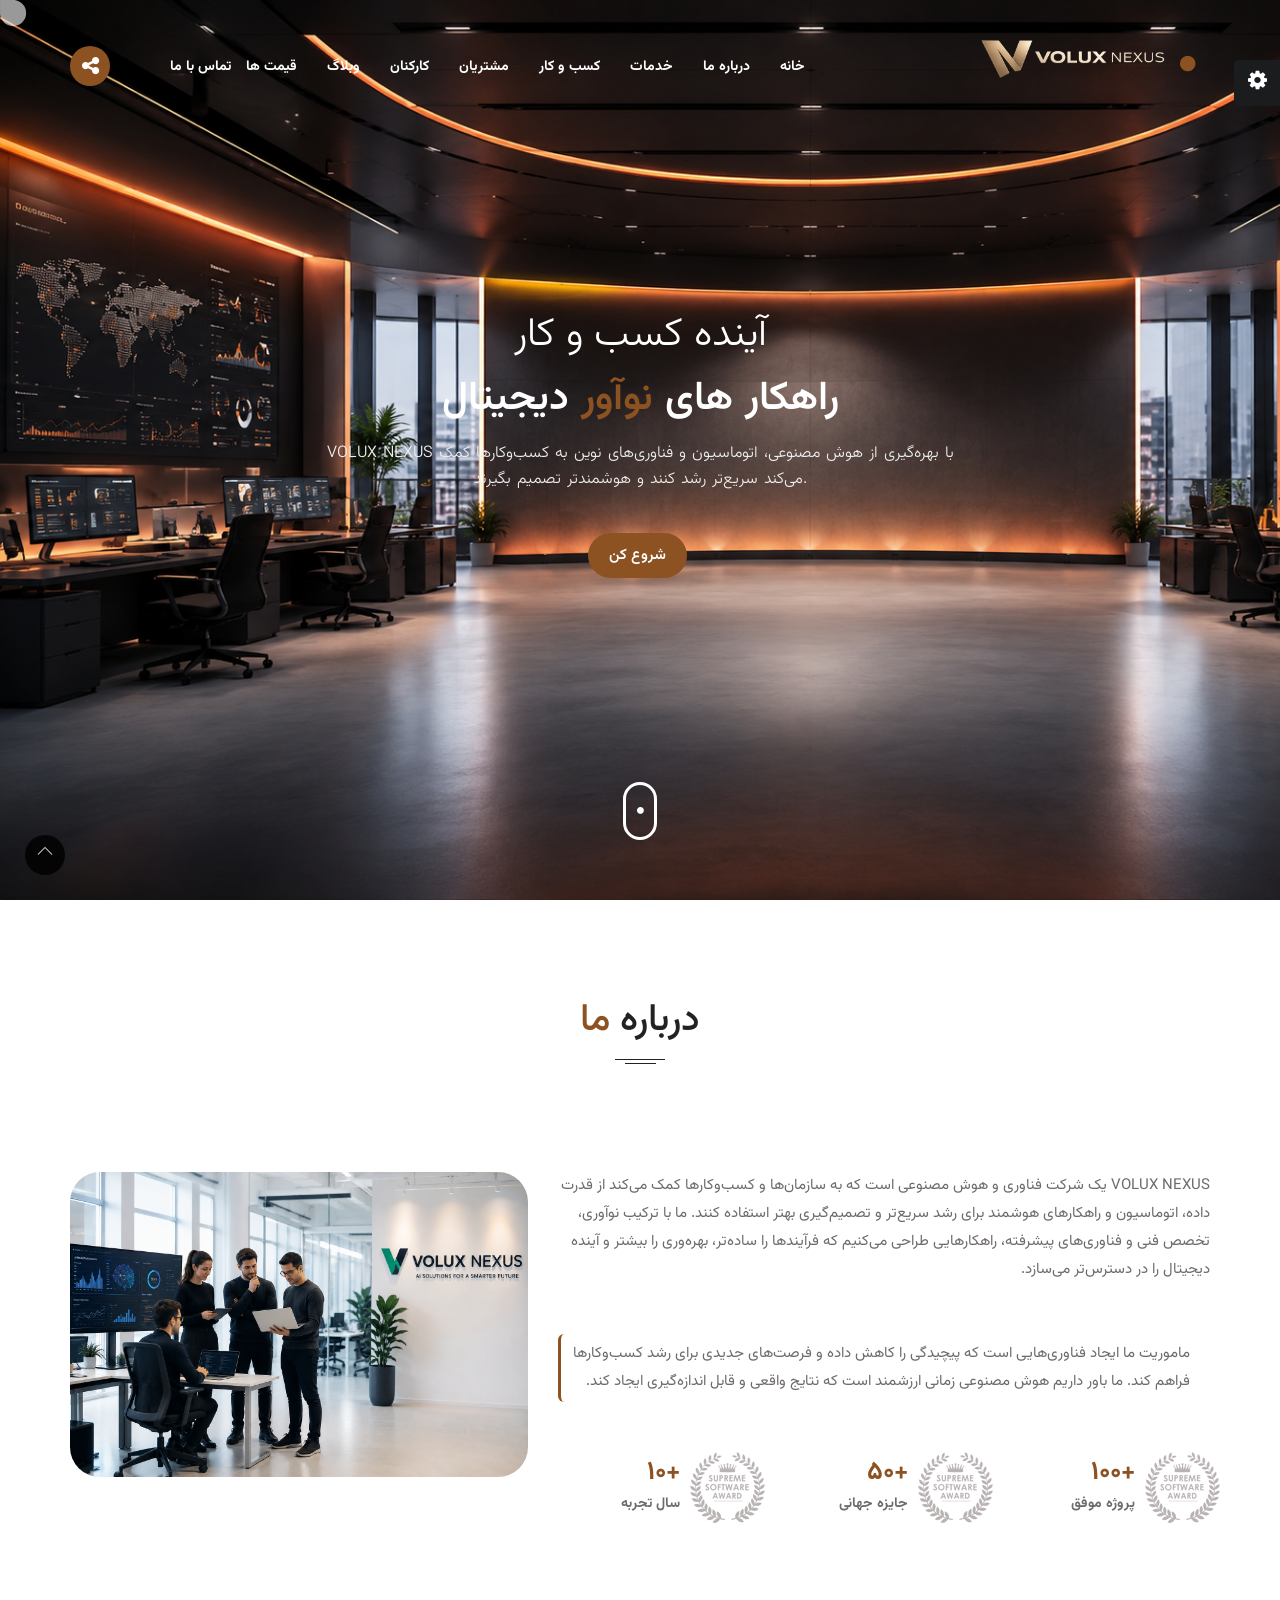
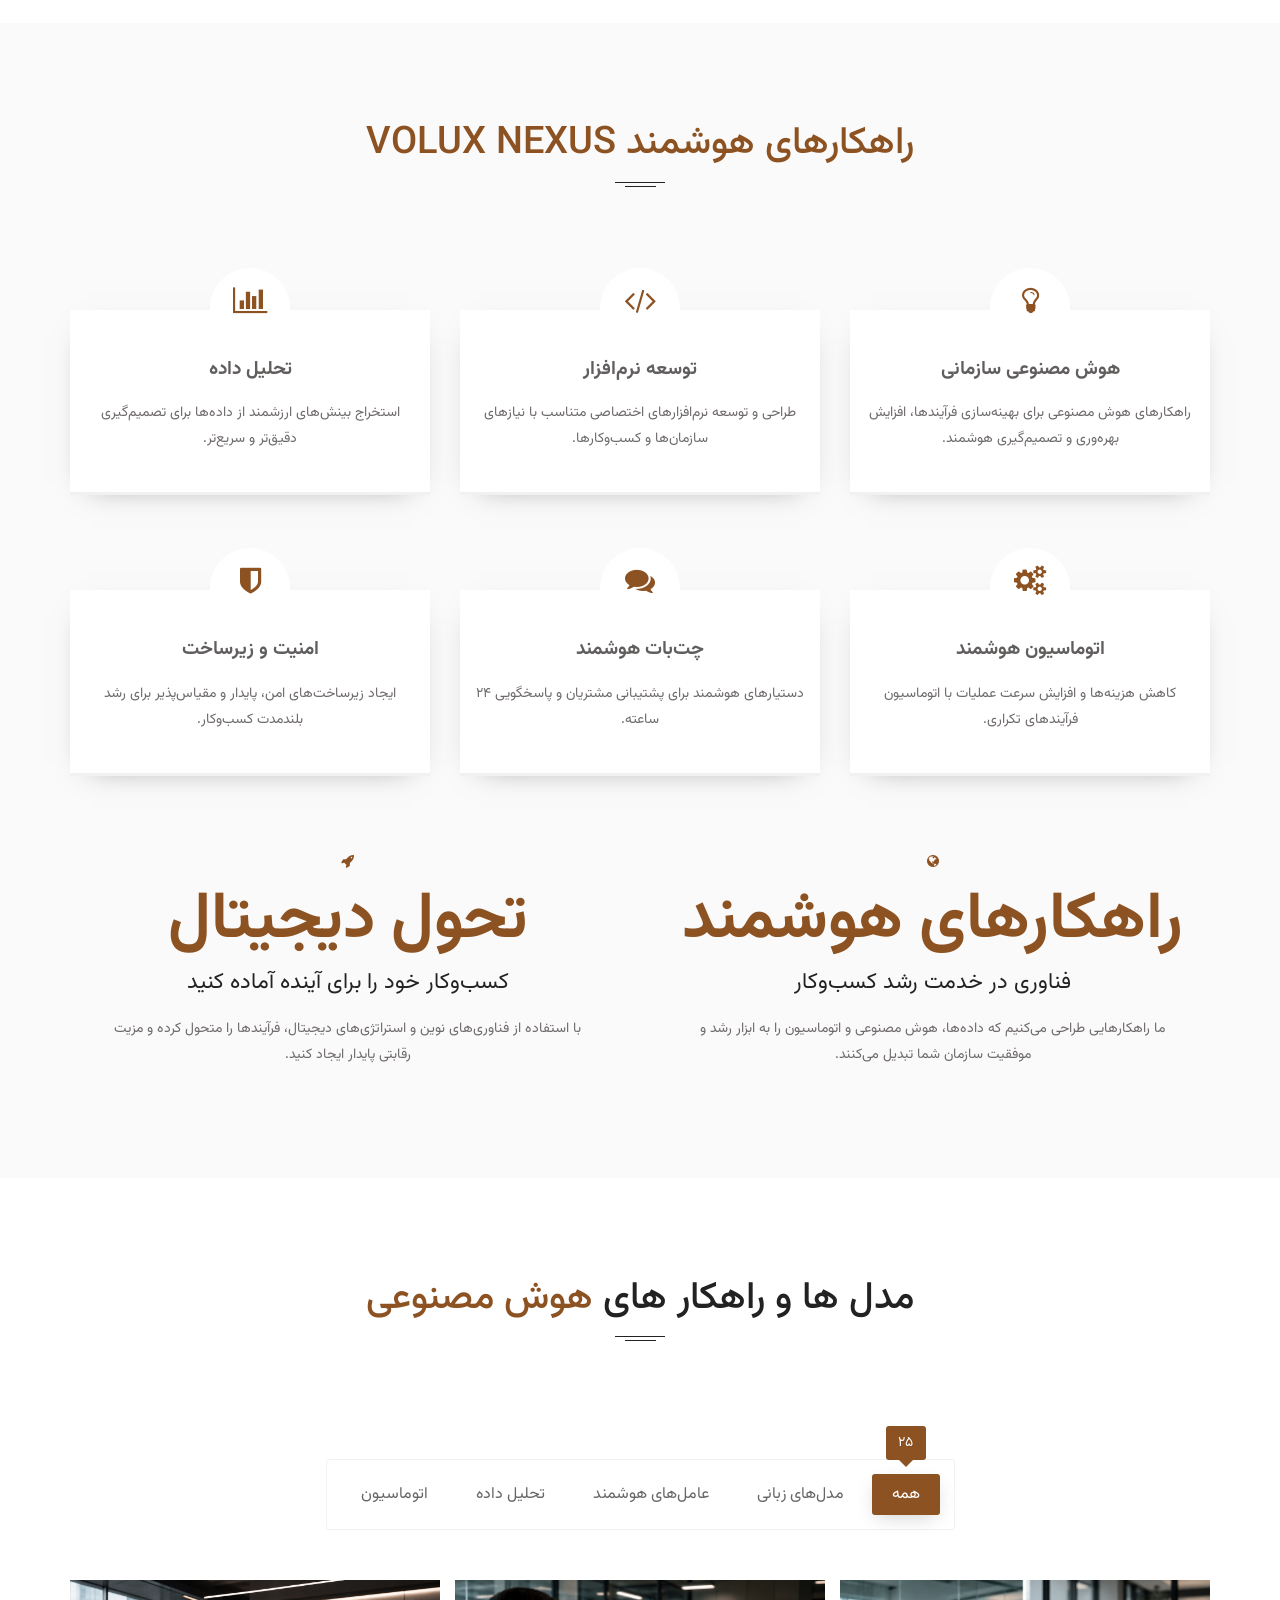
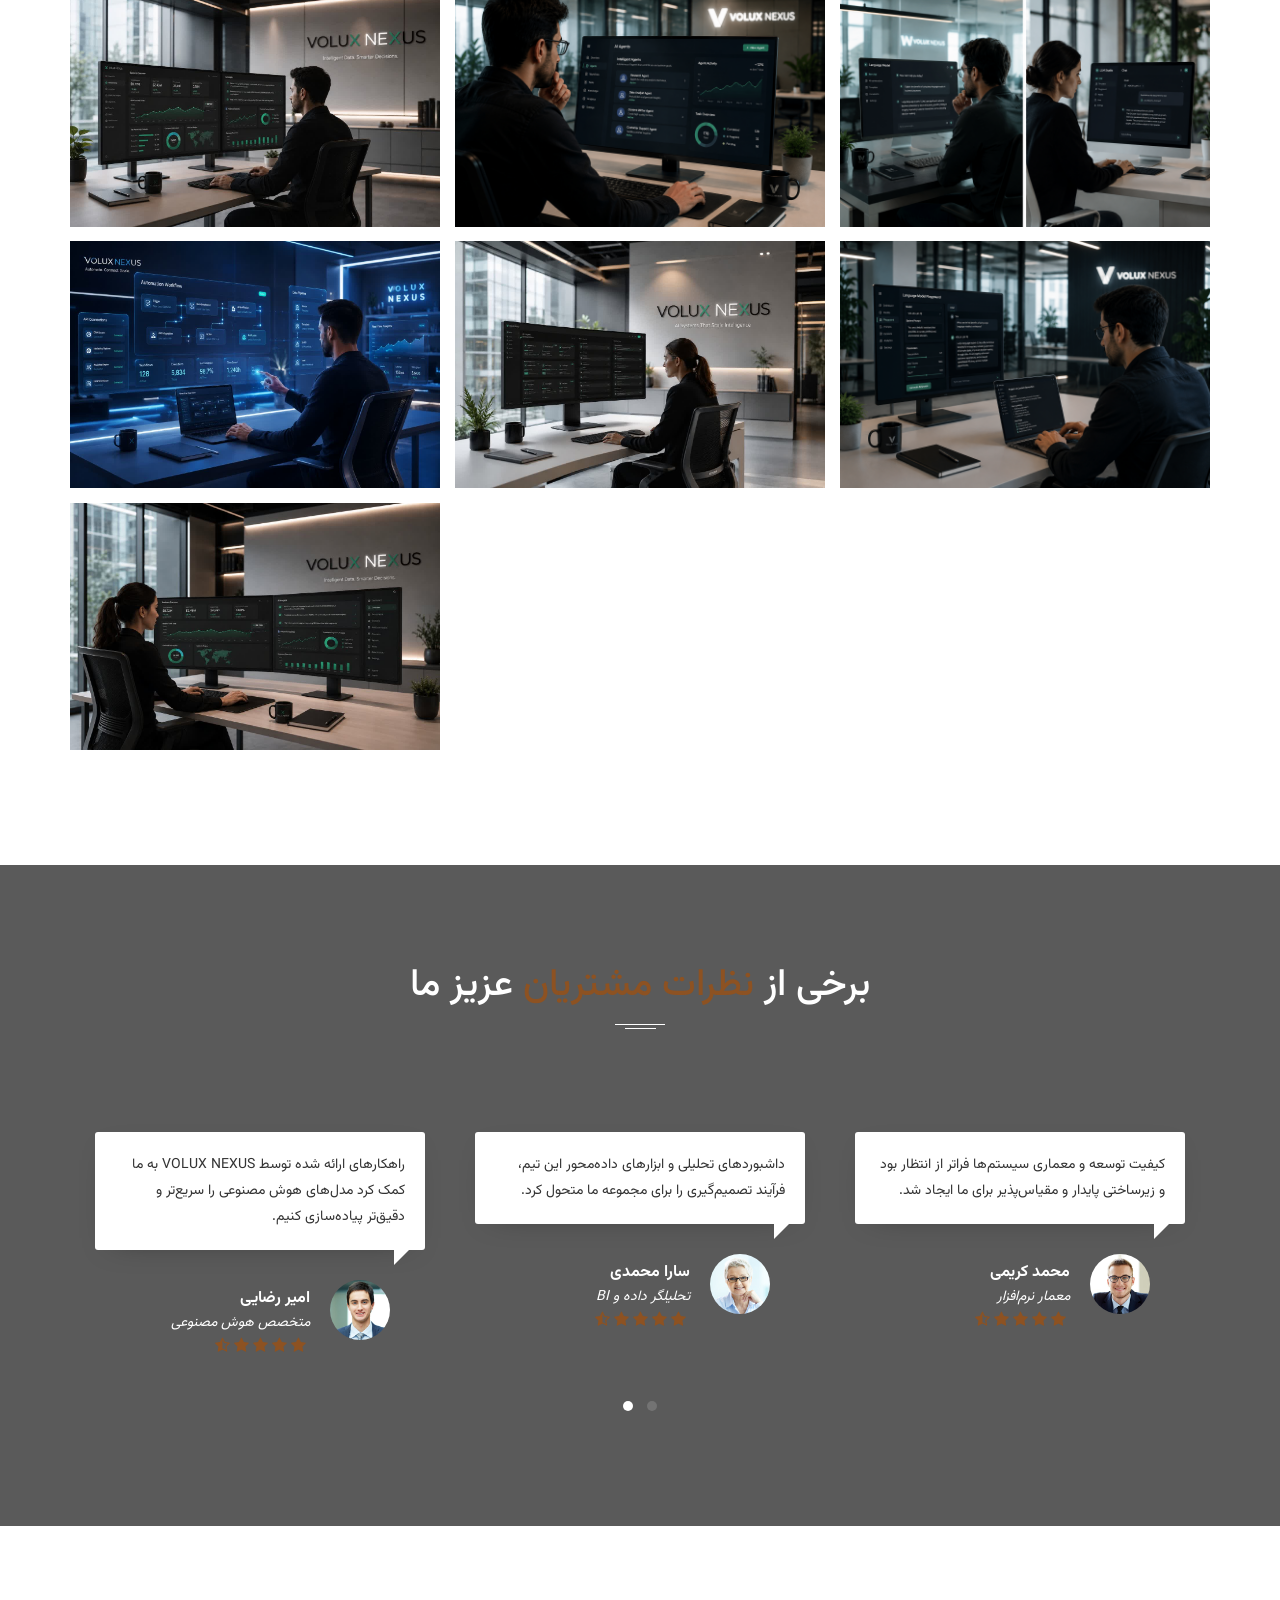
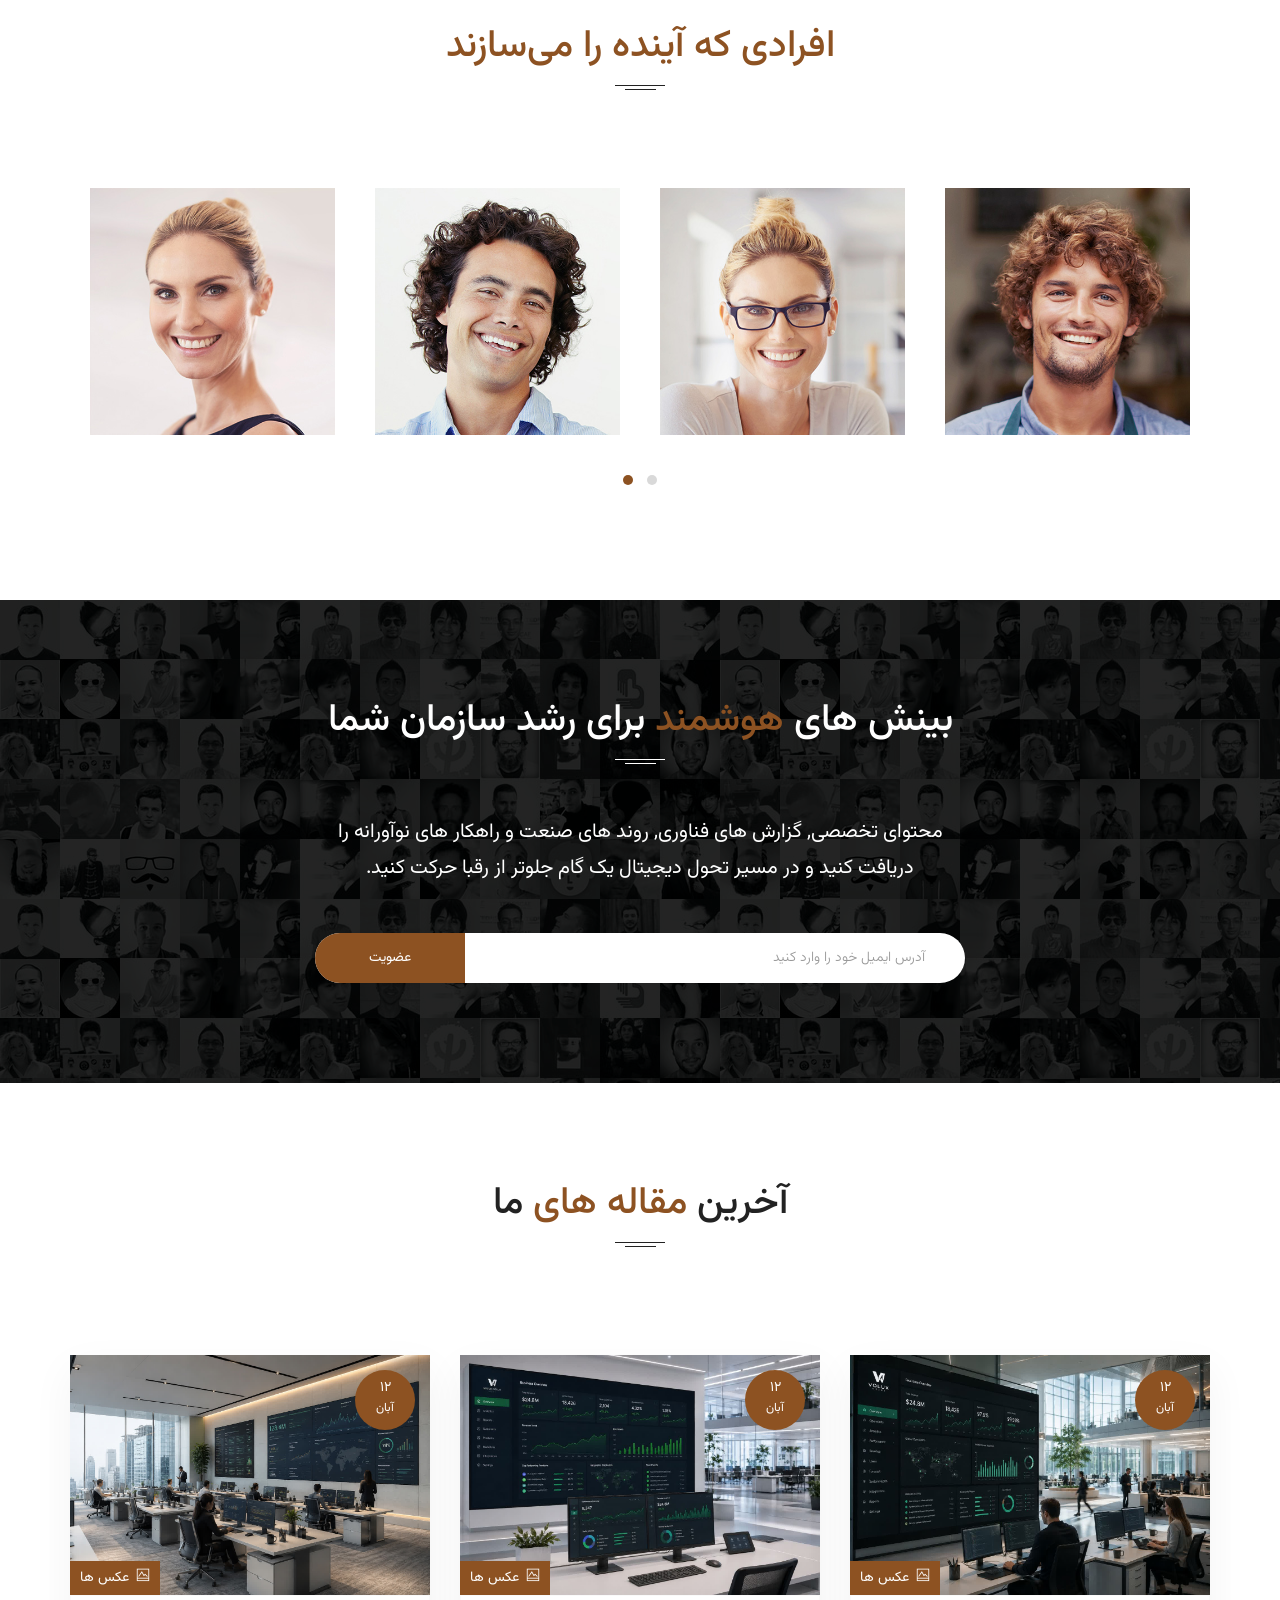
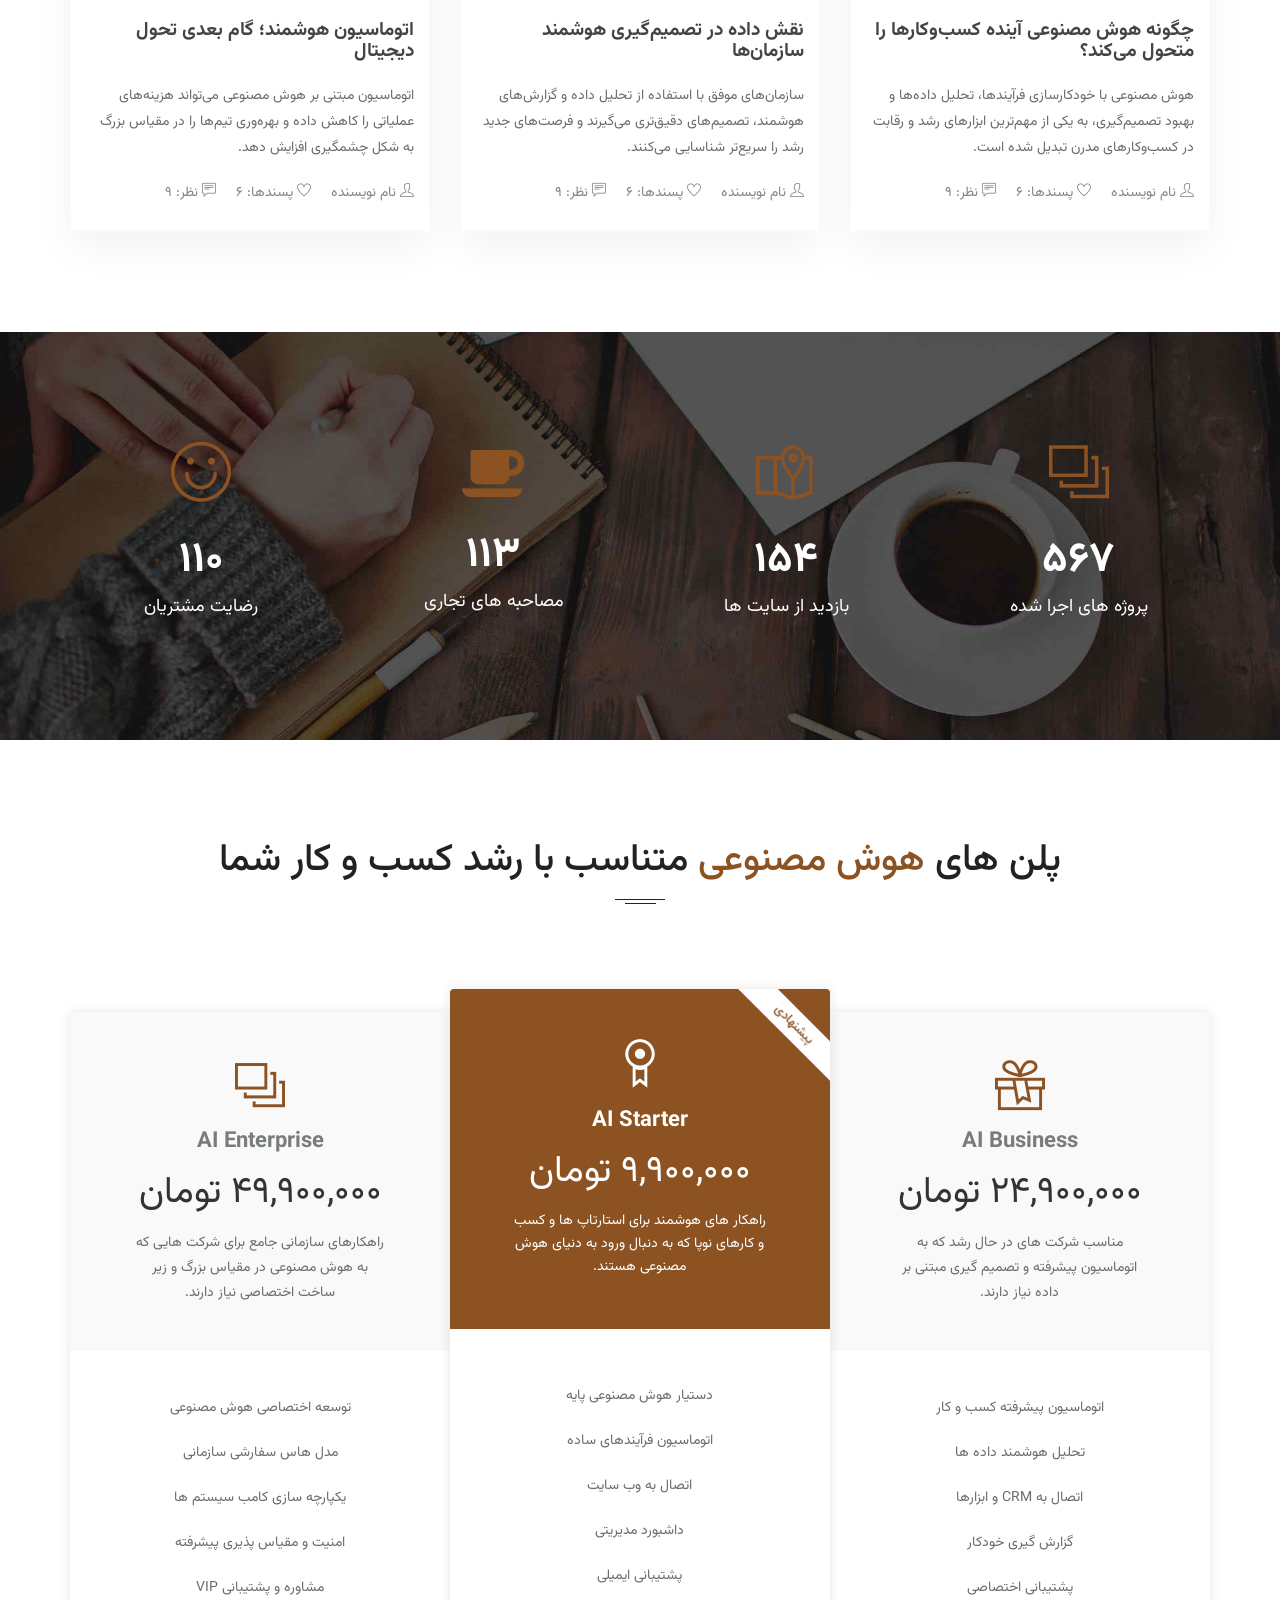
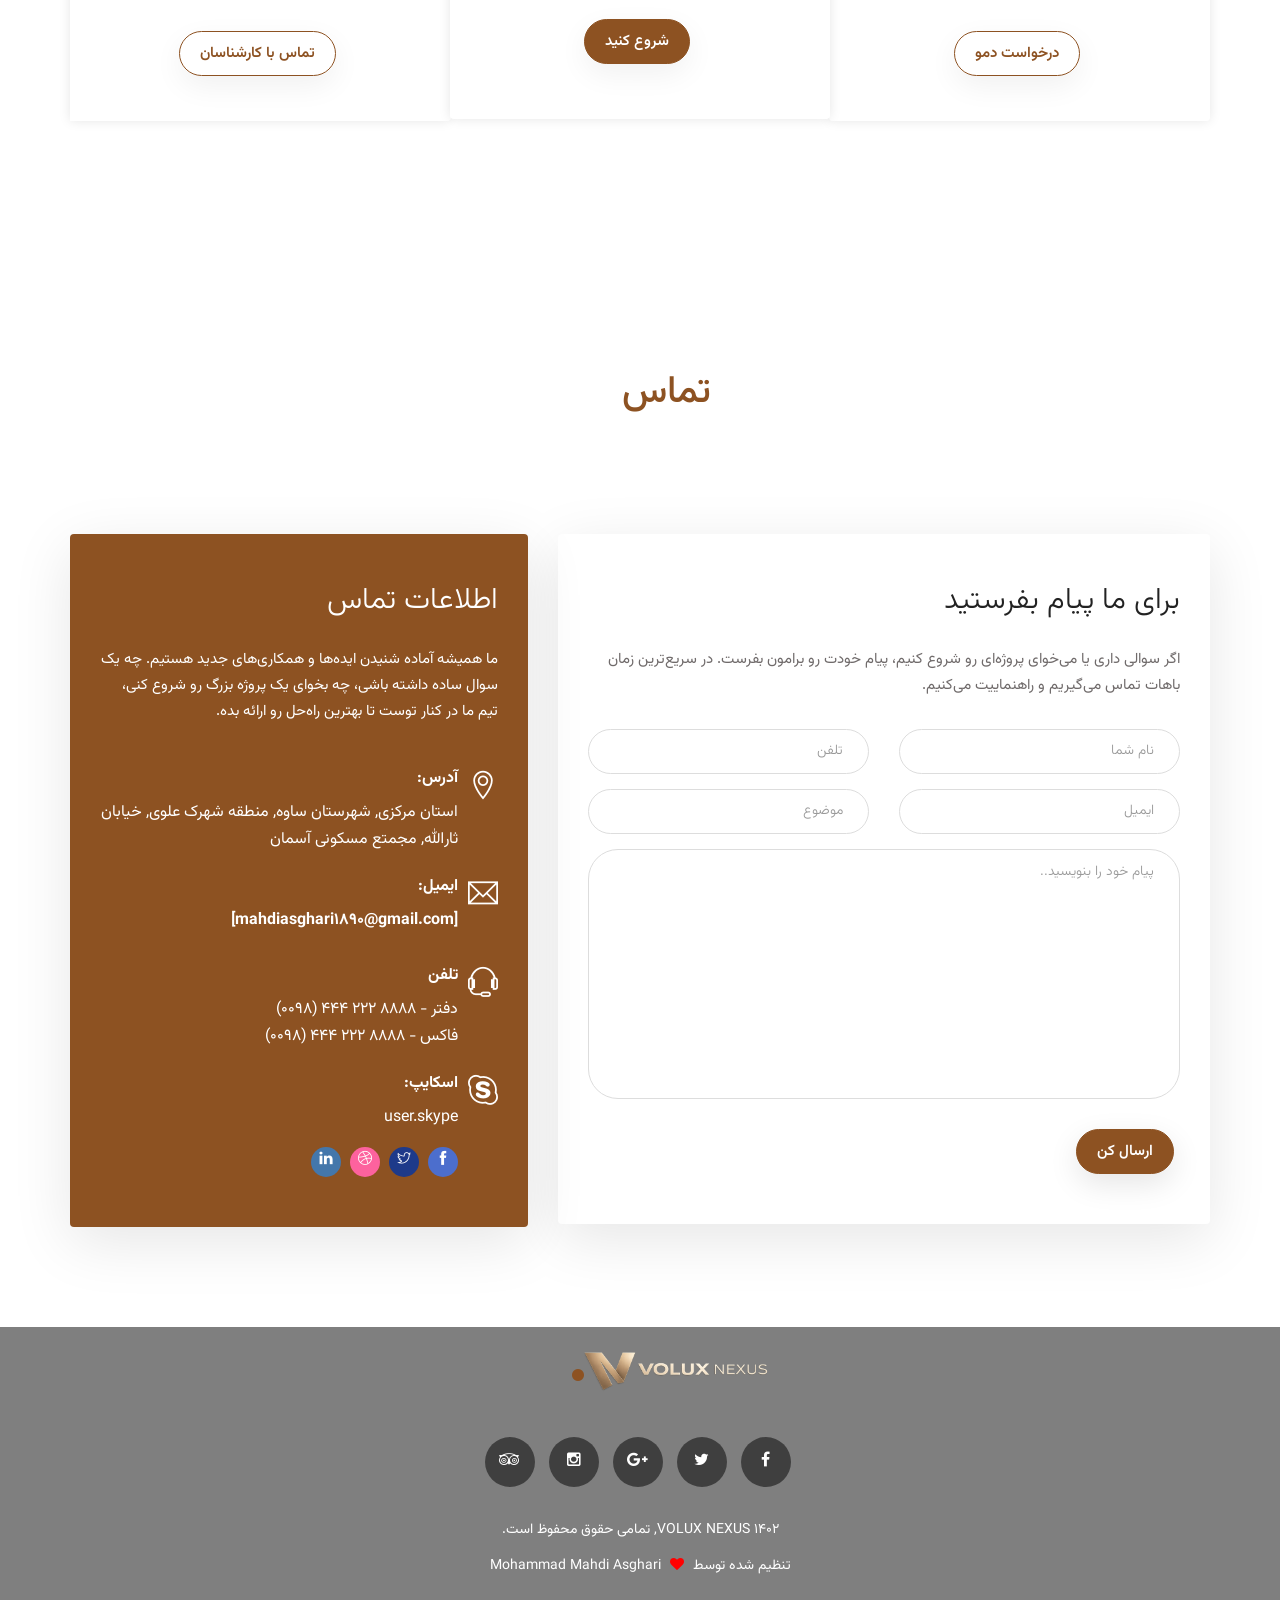
==== commit 8c257cc5: "Update index.html" ====
--- a/index.html
+++ b/index.html
@@ -37,7 +37,7 @@
                         <div class="row">
                             <div class="col-xs-6">
                                 <div class="demo-logo">
-                                    <a class="navbar-brand" href="#"><img style="scale: calc(3.5); margin-right: 40px;" src="d:\قالب کدنویسی\قالب شرکتی\Belle\Belle\parallax-rtl\images\ChatGPT Image Jun 20, 2026, 03_04_56 PM.png" alt="logo" class="img-responsive"/> <i class="fa fa-circle"></i></a>
+                                    <a class="navbar-brand" href="#"><img style="scale: calc(3.5); margin-right: 40px;" src="images/ChatGPT%20Image%20Jun%2020%2C%202026%2C%2003_04_56%20PM.png" alt="logo" class="img-responsive"/> <i class="fa fa-circle"></i></a>
                                 </div>
                             </div>
                             <div class="col-xs-6">
@@ -61,7 +61,7 @@
                                             <span class="icon-bar"></span>
                                         </button>
                                         <div class="logo">
-                                            <a class="navbar-brand" href="#"><img style="scale: calc(4.0);" src="d:\قالب کدنویسی\قالب شرکتی\Belle\Belle\parallax-rtl\images\ChatGPT Image Jun 20, 2026, 03_04_56 PM.png" alt="لوگو" class="img-responsive"/> <i style="margin-left: 70px;" class="fa fa-circle"></i></a>
+                                            <a class="navbar-brand" href="#"><img style="scale: calc(4.0);" src="images/ChatGPT%20Image%20Jun%2020%2C%202026%2C%2003_04_56%20PM.png" alt="لوگو" class="img-responsive"/> <i style="margin-left: 70px;" class="fa fa-circle"></i></a>
                                         </div>
                                     </div>
                                     <ul class="menu-sidebar pull-right">
@@ -930,7 +930,7 @@
             <div class="container">
                 <div class="row">
                     <div class="col-lg-12 co-md-12 col-sm-12 col-xs-12 text-center">
-                        <a href="#" class="footer-logo"><img style="scale: calc(4.0);" src="images\ChatGPT Image Jun 20, 2026, 03_04_56 PM.png" alt="logo" class="img-responsive"/> <i style="margin-right: 60px;" class="fa fa-circle"></i></a>
+                        <a href="#" class="footer-logo"><img style="scale: calc(4.0);" src="images/ChatGPT%20Image%20Jun%2020%2C%202026%2C%2003_04_56%20PM.png" alt="logo" class="img-responsive"/> <i style="margin-right: 60px;" class="fa fa-circle"></i></a>
                         <div class="footer-social">
                             <ul class="list-inline">
                                 <li><a href="#" data-tooltip="فیسبوک"> <i class="fa fa-facebook"></i> </a> </li>
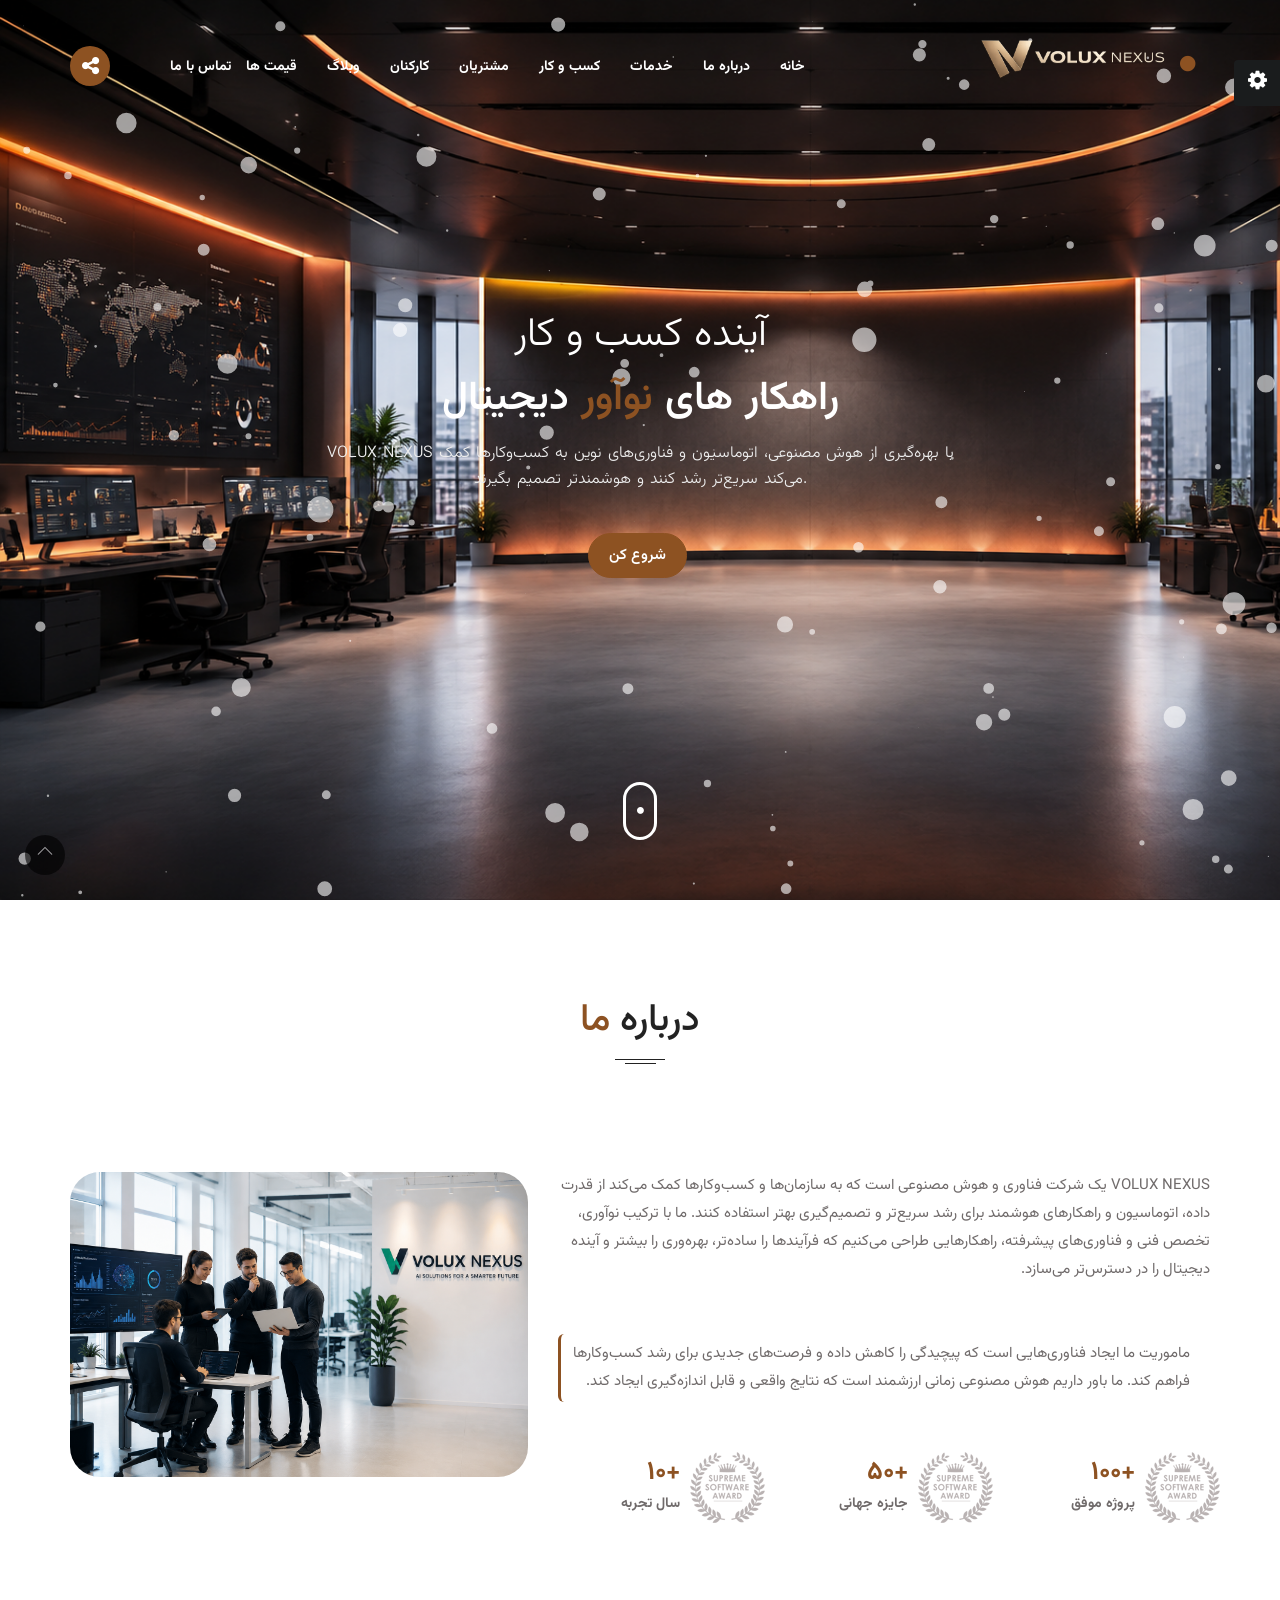
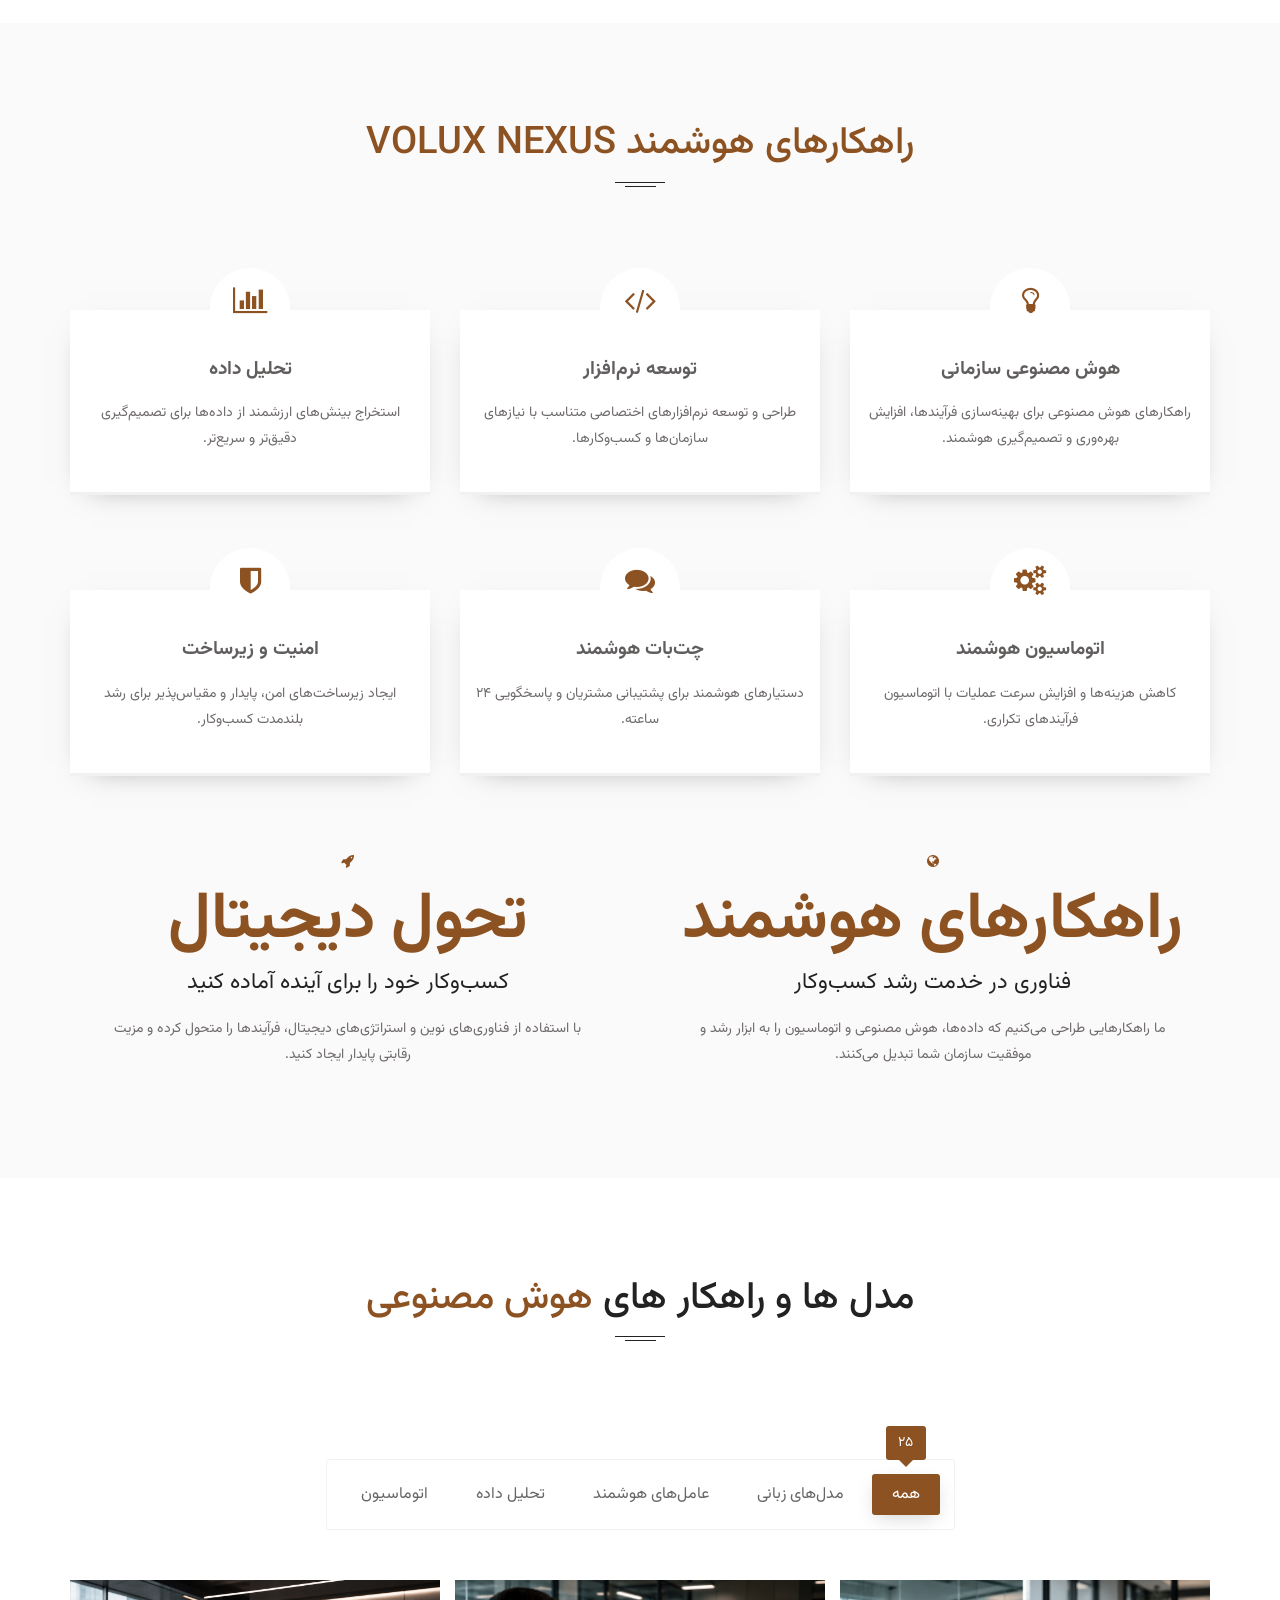
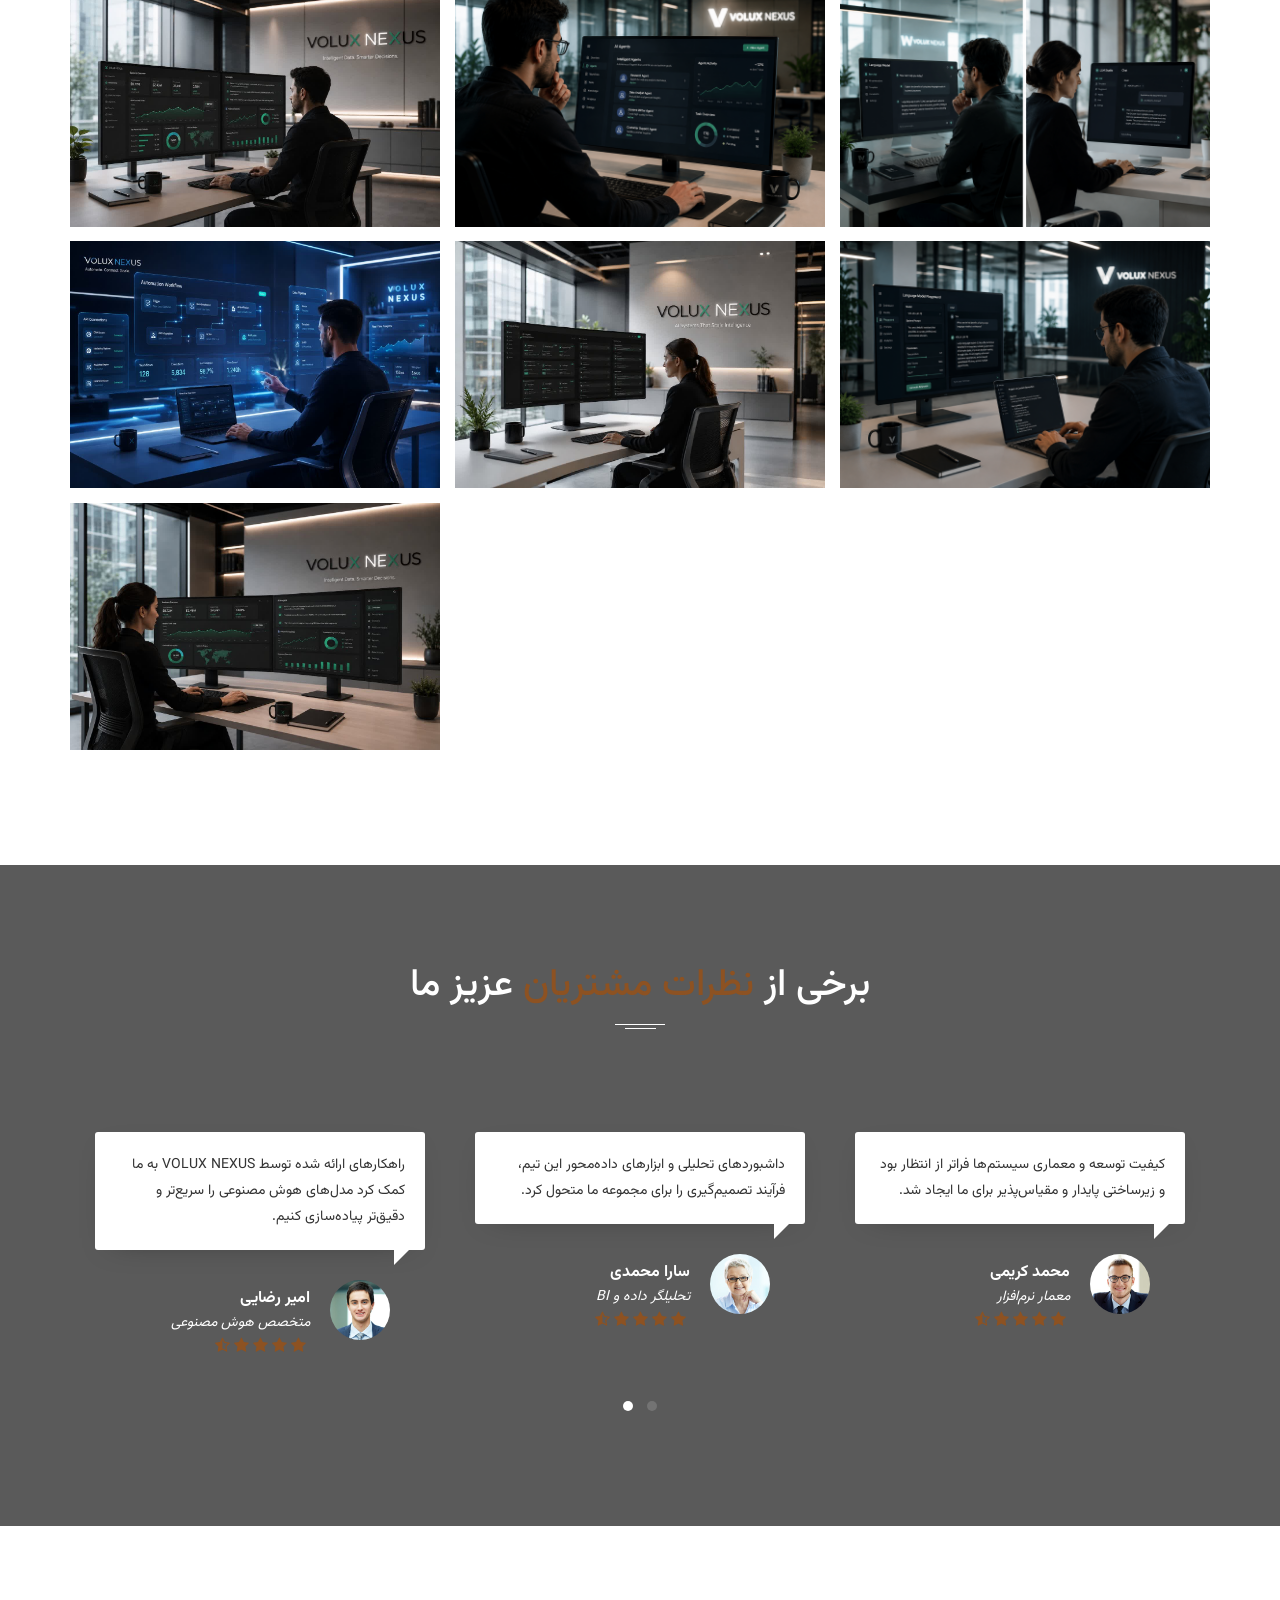
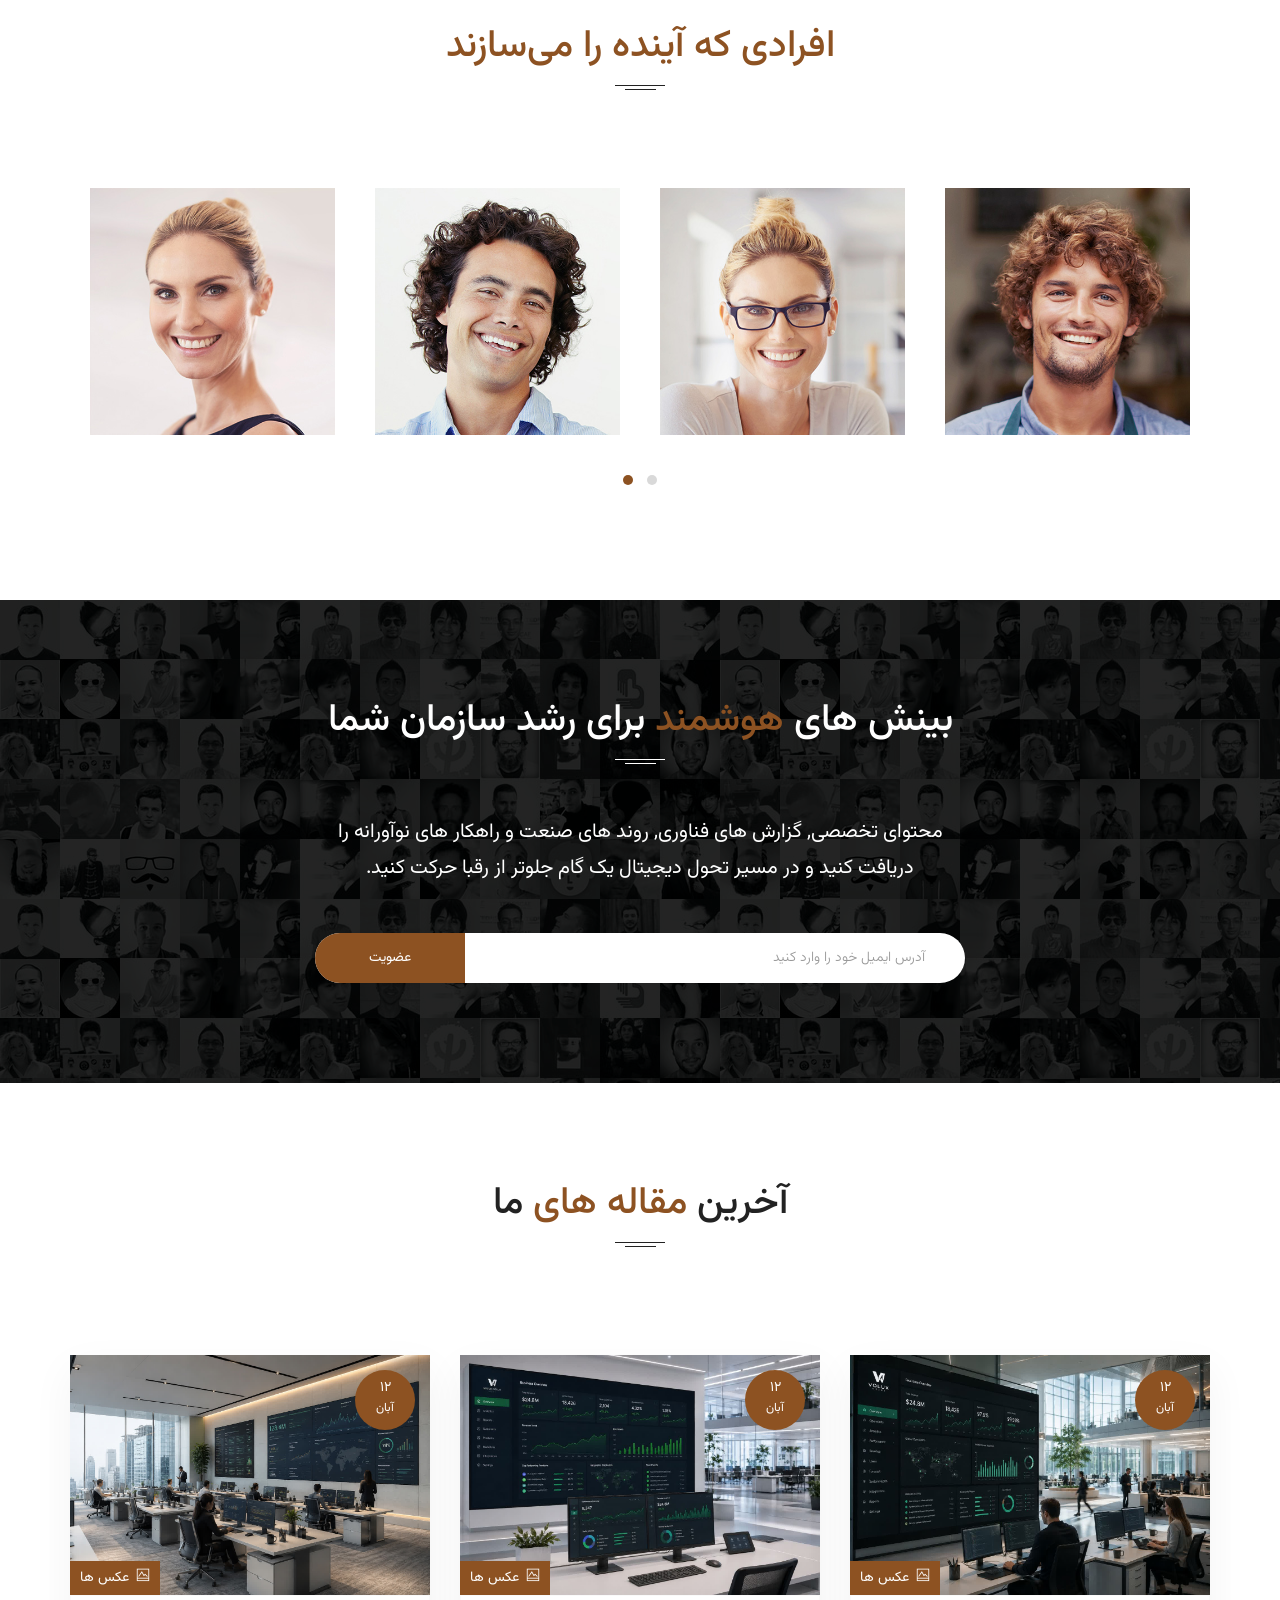
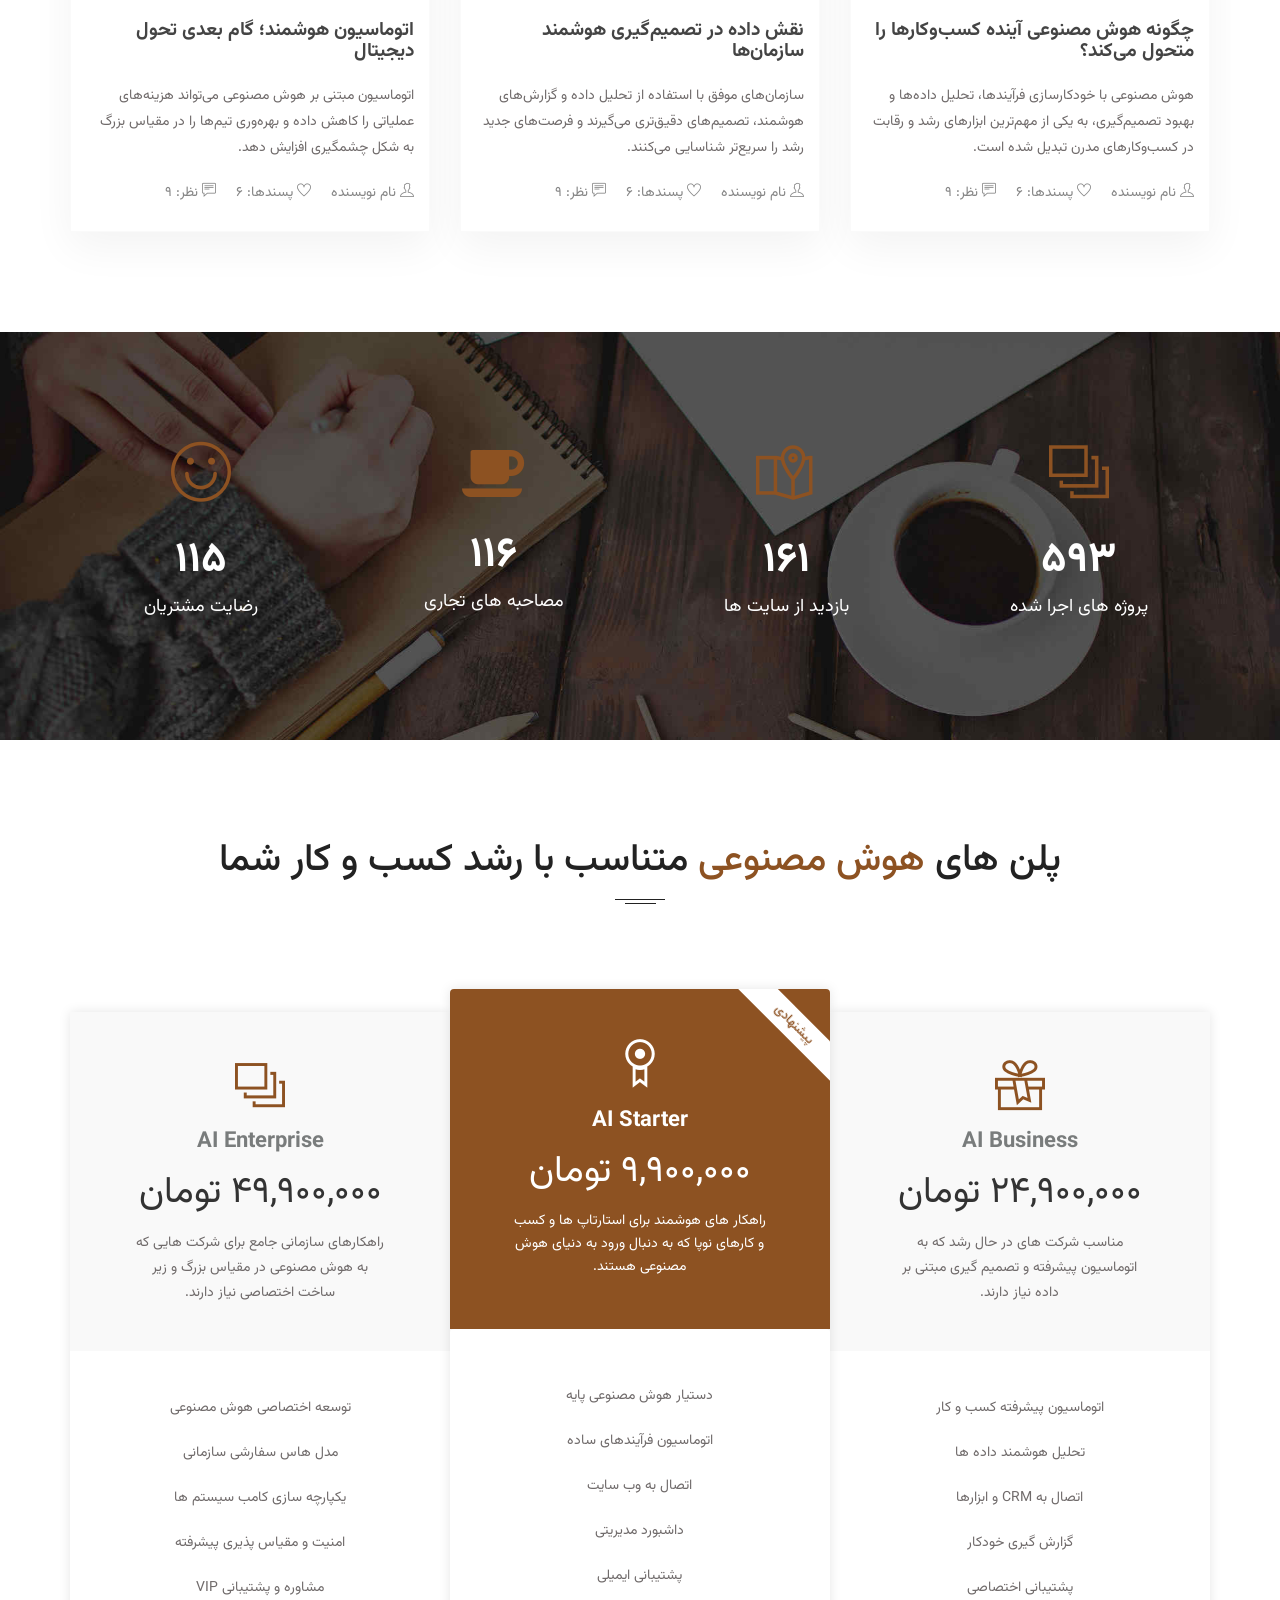
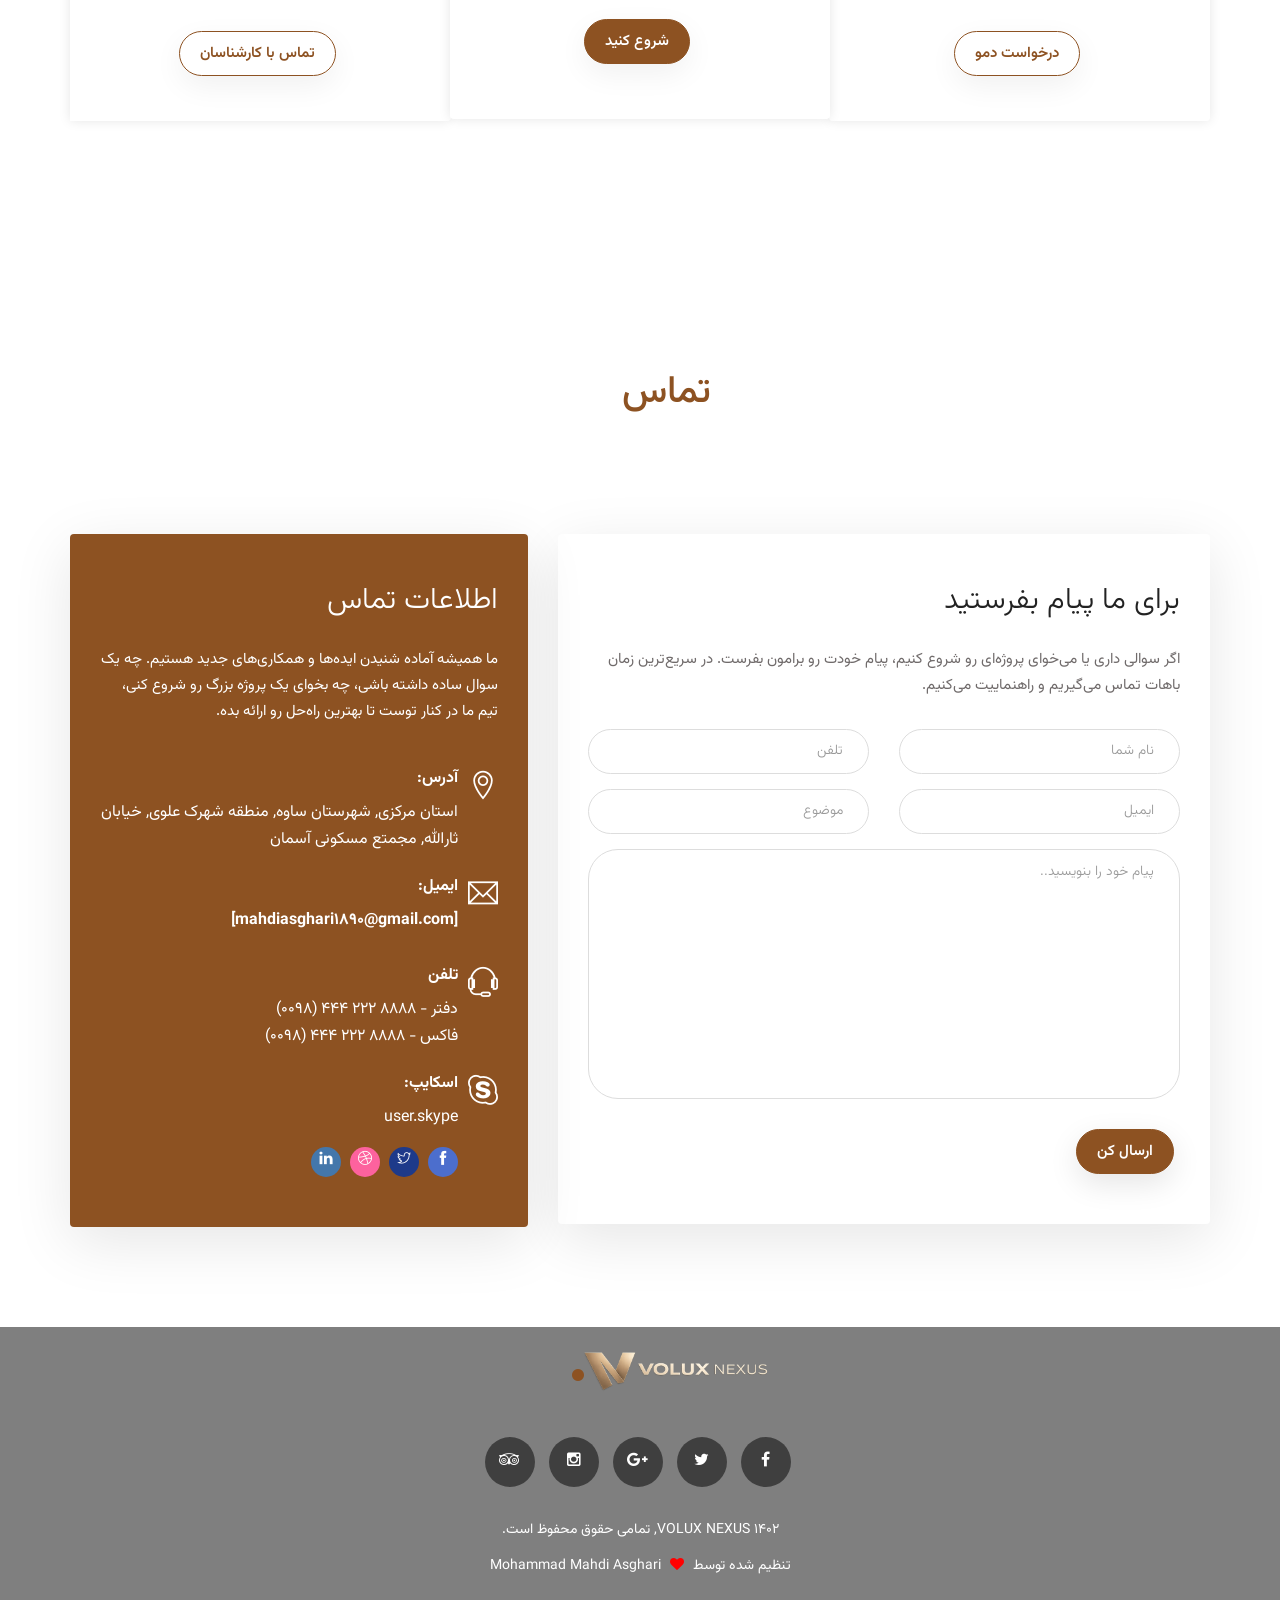
==== commit 3f612d4a: "Update index.html" ====
--- a/index.html
+++ b/index.html
@@ -9,7 +9,7 @@
         <meta name="description" content="">
         <meta name="author" content="Barat Hadian <barat.hadian@gmail.com>" />
         <meta name="viewport" content="width=device-width, initial-scale=1">
-        <link rel="icon" type="image/png" href="images\ChatGPT Image Jun 20, 2026, 03_04_56 PM.png">
+        <link rel="icon" type="image/png" href="images/ChatGPT%20Image%20Jun%2020%2C%202026%2C%2003_04_56%20PM.png">
         <link rel="stylesheet" href="css/font-awesome.min.css">
         <link rel="stylesheet" href="css/themify-icons.css">
         <link rel="stylesheet" href="css/bootstrap.min.css">
